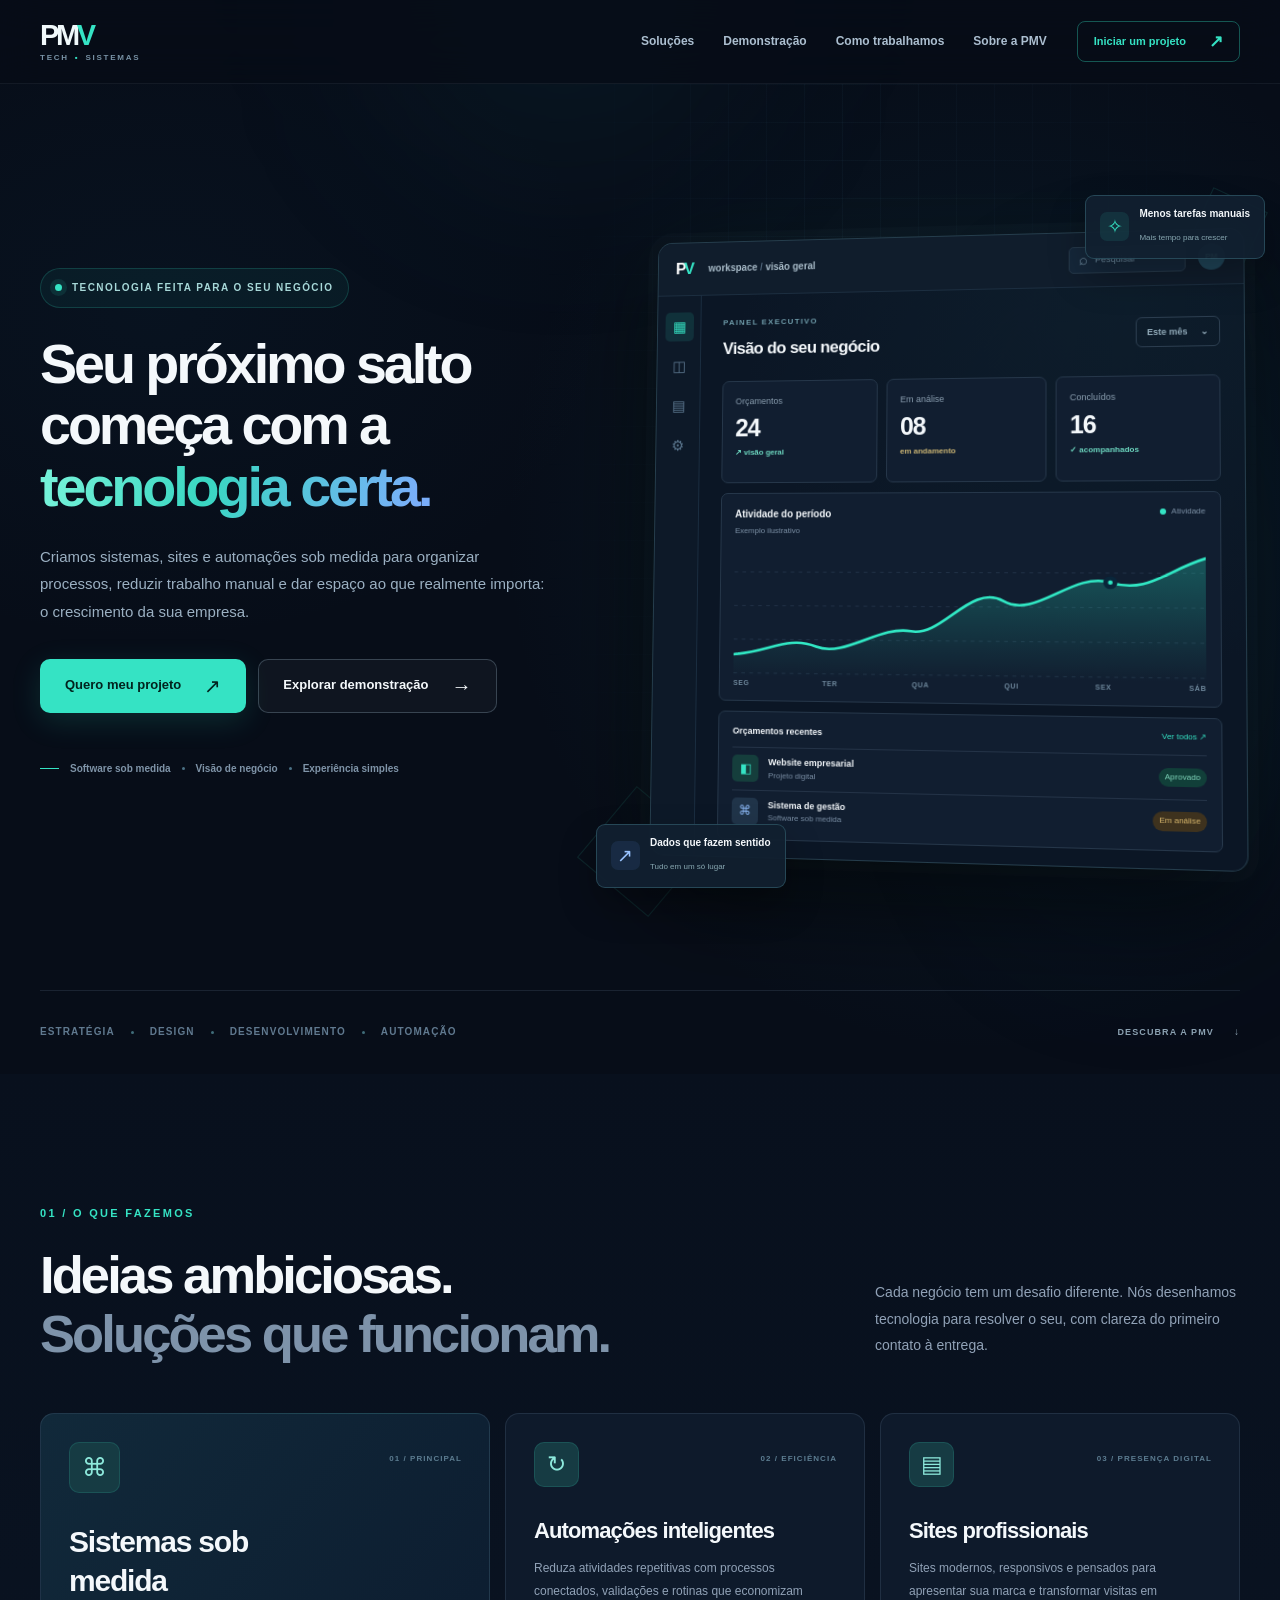
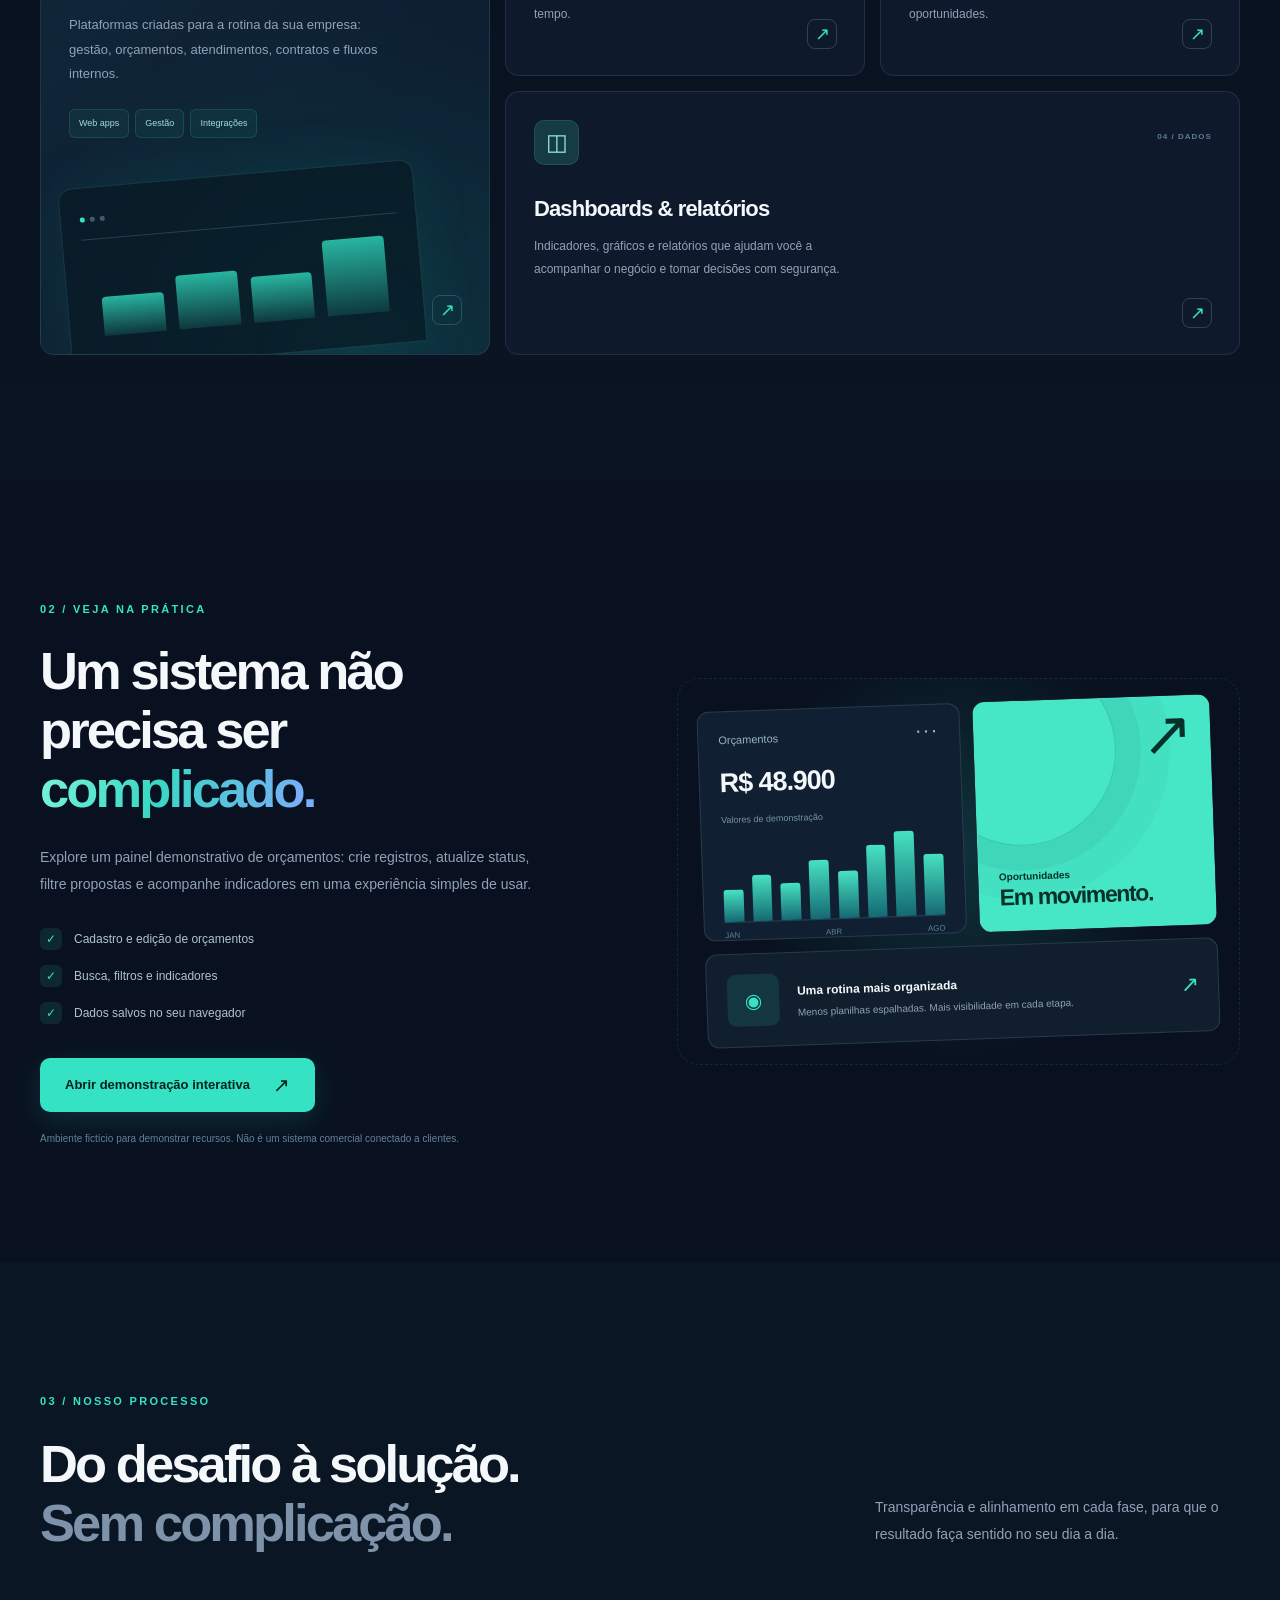
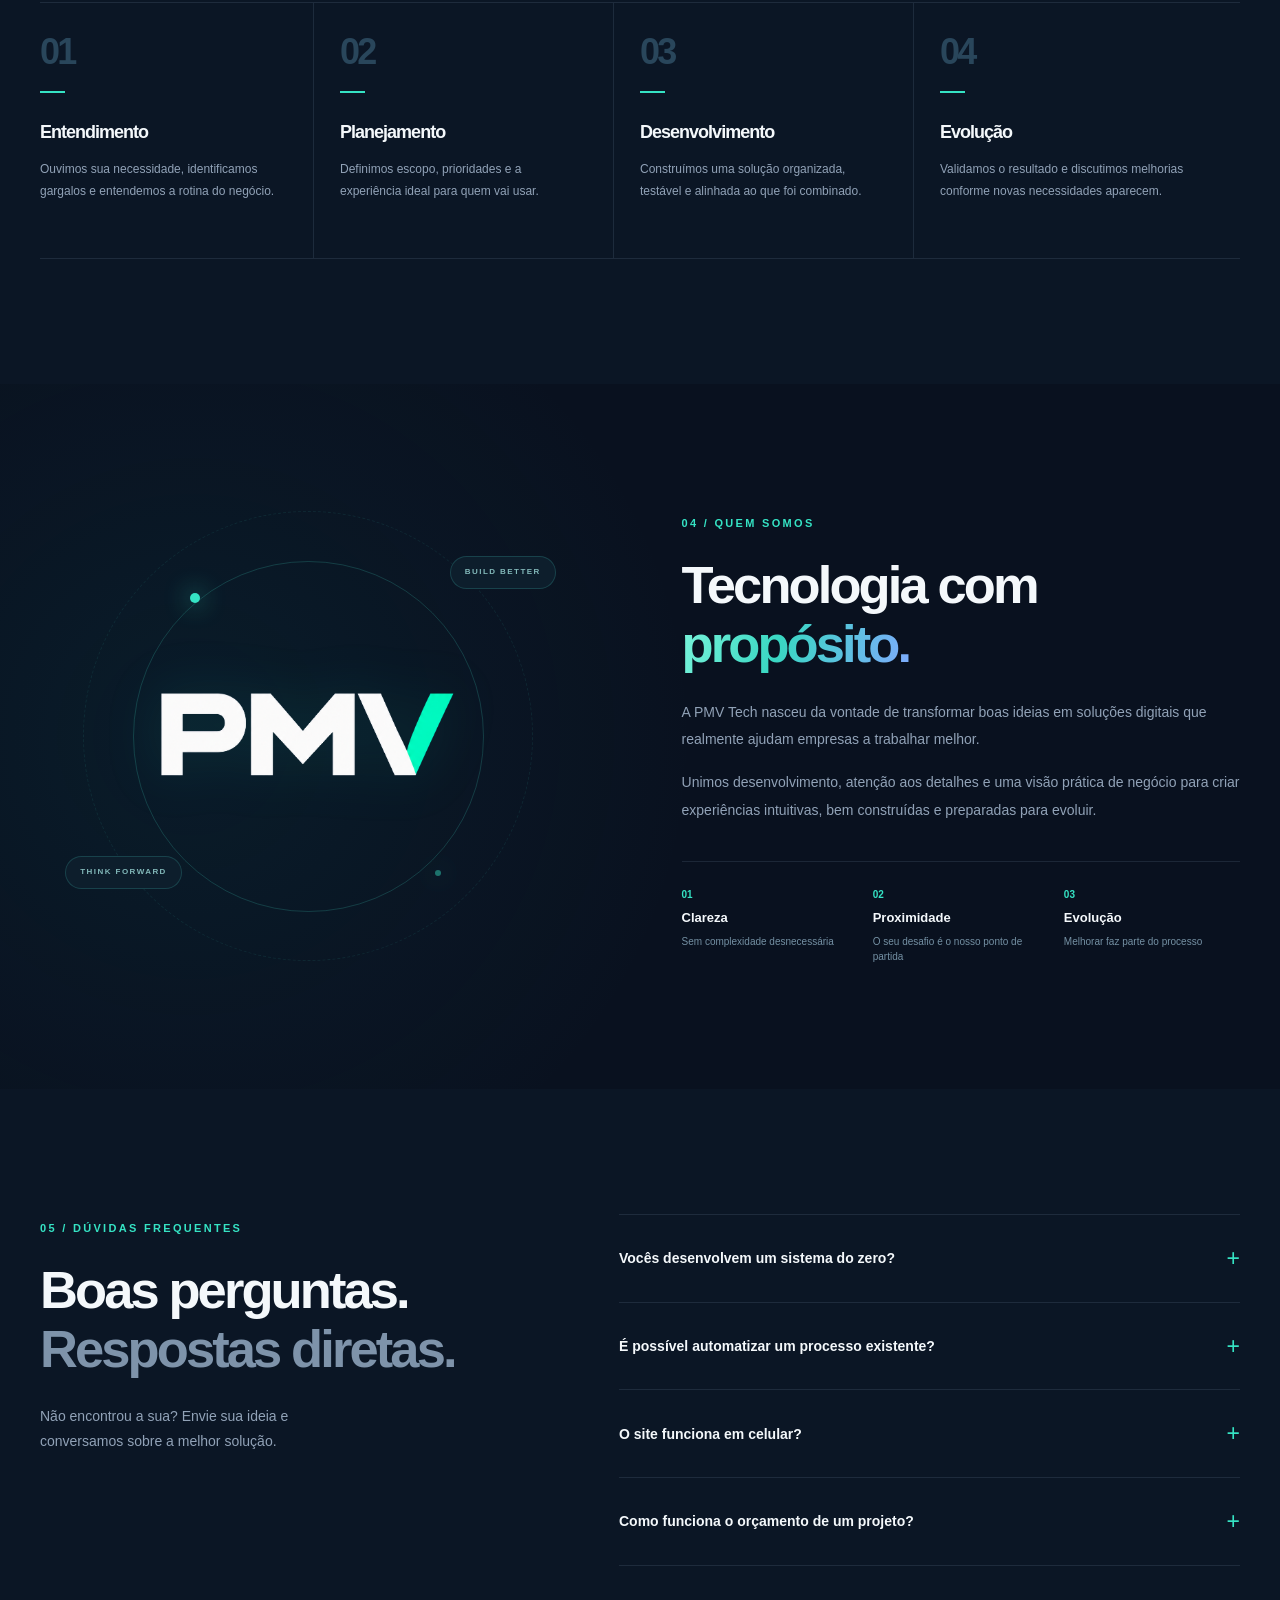
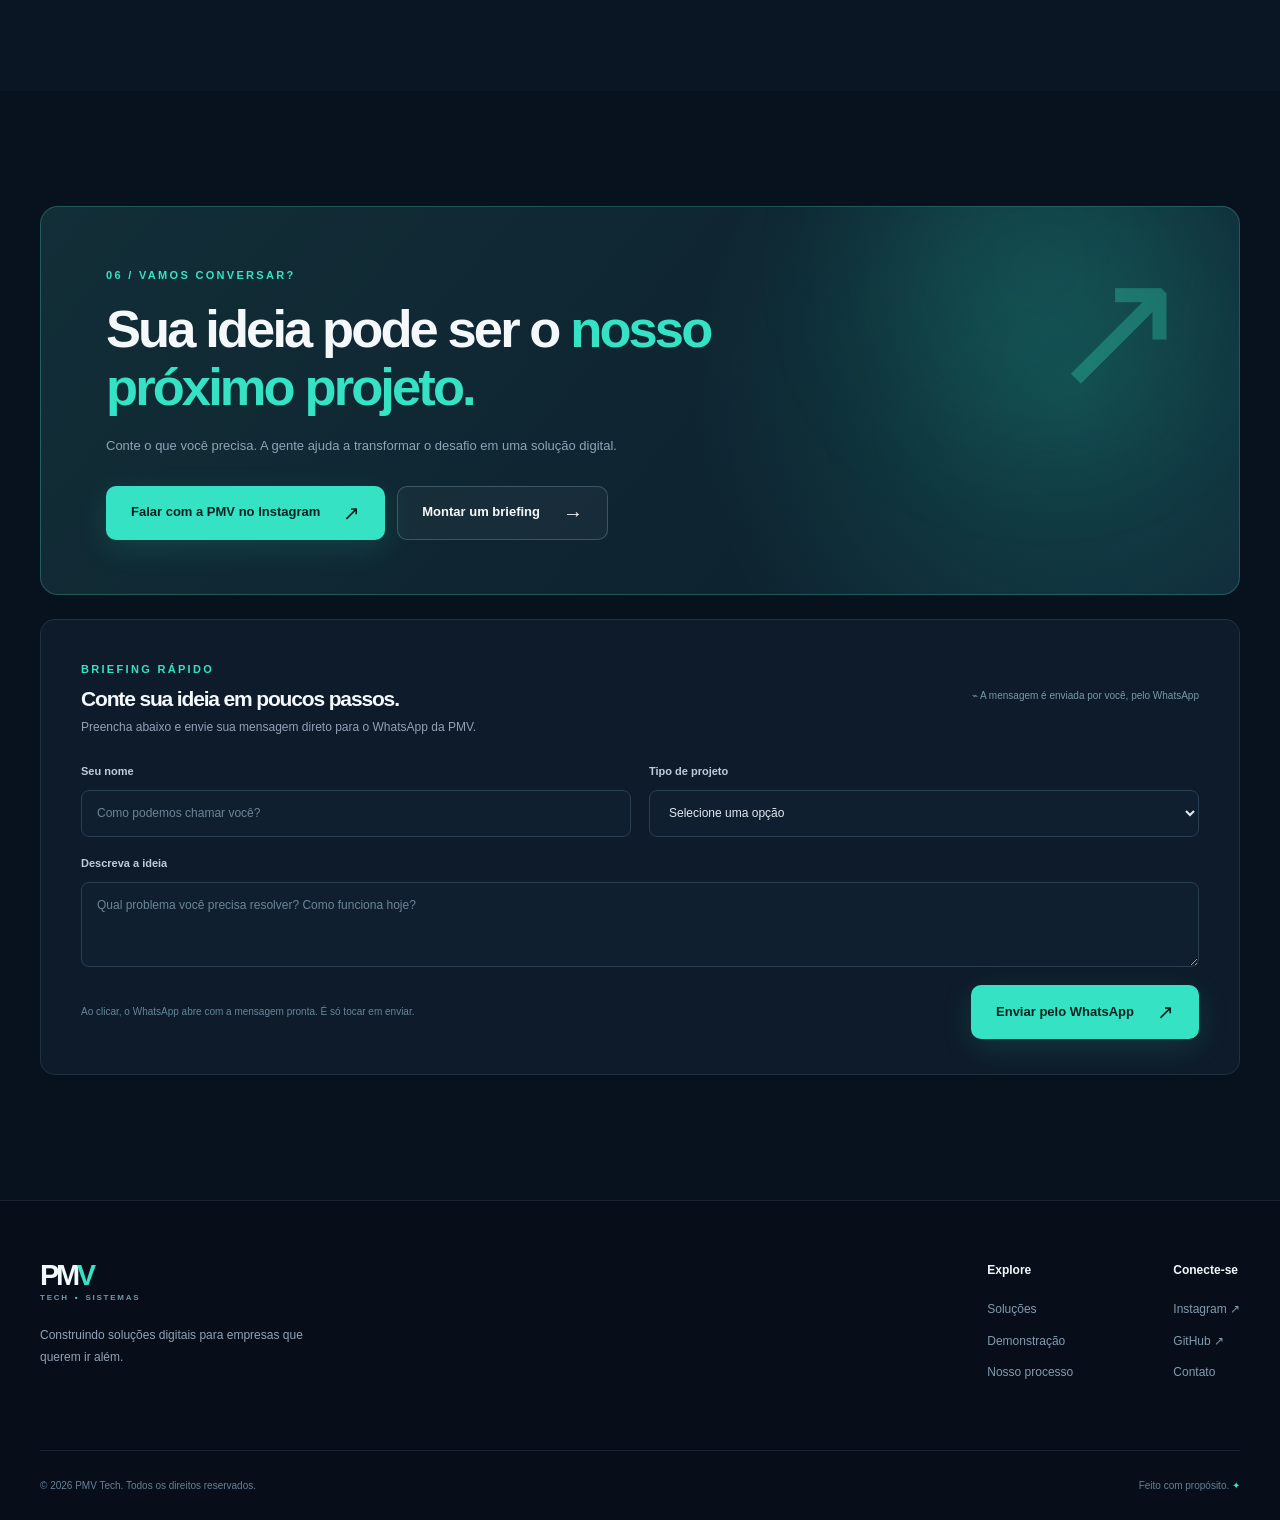
==== index.html @ f8b7206b "feat: briefing envia mensagem pelo WhatsApp para os dois atendimentos Co-Authored-By: Claude Opus 5." ====
<!doctype html>
<html lang="pt-BR">
<head>
<meta charset="utf-8"><meta name="viewport" content="width=device-width,initial-scale=1">
<meta name="theme-color" content="#070d18"><meta name="description" content="PMV Tech: softwares personalizados, automações, dashboards e sites profissionais para impulsionar seu negócio. Conheça nossas soluções digitais.">
<meta property="og:type" content="website"><meta property="og:title" content="PMV Tech | Tecnologia que move negócios"><meta property="og:description" content="Transformamos processos em soluções digitais práticas. Conheça a PMV e explore uma demonstração de sistema de orçamentos.">
<title>PMV Tech | Soluções digitais sob medida</title>
<link rel="icon" href="assets/favicon.svg" type="image/svg+xml"><link rel="stylesheet" href="styles.css"><script src="main.js" defer></script>
</head>
<body>
<a class="skip-link" href="#conteudo">Ir para o conteúdo</a>
<div class="ambient ambient-a" aria-hidden="true"></div><div class="ambient ambient-b" aria-hidden="true"></div>
<header class="site-header" id="inicio"><div class="container header-inner">
<a class="brand" href="index.html" aria-label="PMV Tech - página inicial"><span class="brand-letter">PM<span>V</span></span><span class="brand-caption">TECH<span>•</span>SISTEMAS</span></a>
<button class="menu-toggle" id="menu-toggle" aria-label="Abrir menu" aria-expanded="false" aria-controls="primary-nav"><span></span><span></span><span></span></button>
<nav id="primary-nav" class="primary-nav" aria-label="Navegação principal"><a href="#solucoes">Soluções</a><a href="#demonstracao">Demonstração</a><a href="#processo">Como trabalhamos</a><a href="#sobre">Sobre a PMV</a><a href="#contato" class="nav-mobile-contact">Conversar sobre projeto</a></nav>
<a class="header-cta" href="#contato">Iniciar um projeto <span aria-hidden="true">↗</span></a>
</div></header>
<main id="conteudo">
<section class="hero section"><div class="container hero-layout">
<div class="hero-copy reveal"><p class="eyebrow"><span class="pulse"></span> TECNOLOGIA FEITA PARA O SEU NEGÓCIO</p>
<h1>Seu próximo salto começa com a <span class="gradient-text">tecnologia certa.</span></h1>
<p class="hero-description">Criamos sistemas, sites e automações sob medida para organizar processos, reduzir trabalho manual e dar espaço ao que realmente importa: o crescimento da sua empresa.</p>
<div class="hero-actions"><a href="#contato" class="btn btn-primary">Quero meu projeto <span aria-hidden="true">↗</span></a><a href="demonstracao.html" class="btn btn-outline">Explorar demonstração <span aria-hidden="true">→</span></a></div>
<div class="hero-proof"><span class="hero-proof-line"></span><span>Software sob medida</span><span class="dot-divider"></span><span>Visão de negócio</span><span class="dot-divider"></span><span>Experiência simples</span></div>
</div>
<div class="hero-visual reveal" data-delay="120"><div class="floating-square floating-square-a"></div><div class="floating-square floating-square-b"></div>
<div class="product-shell" role="img" aria-label="Prévia ilustrativa de um painel de gestão com gráficos, indicadores e orçamentos">
 <div class="product-top"><div class="product-brand"><span class="pmv-mini">P<span>V</span></span><span>workspace<span class="muted-slash"> / </span>visão geral</span></div><div class="product-controls"><span class="mini-search">⌕ <span>Pesquisar</span></span><span class="mini-avatar">PM</span></div></div>
 <div class="product-main"><div class="product-side"><div class="side-icon active" aria-hidden="true">▦</div><div class="side-icon" aria-hidden="true">◫</div><div class="side-icon" aria-hidden="true">▤</div><div class="side-icon" aria-hidden="true">⚙</div></div>
 <div class="product-body"><div class="product-heading"><div><small>PAINEL EXECUTIVO</small><strong>Visão do seu negócio</strong></div><span class="product-period">Este mês <b>⌄</b></span></div>
 <div class="mini-metrics"><div class="mini-metric"><small>Orçamentos</small><strong>24</strong><span class="mini-positive">↗ visão geral</span></div><div class="mini-metric"><small>Em análise</small><strong>08</strong><span class="mini-neutral">em andamento</span></div><div class="mini-metric"><small>Concluídos</small><strong>16</strong><span class="mini-positive">✓ acompanhados</span></div></div>
 <div class="mini-chart-card"><div class="mini-chart-title"><div><strong>Atividade do período</strong><span>Exemplo ilustrativo</span></div><span class="chart-legend"><i></i> Atividade</span></div>
 <svg class="hero-chart" viewBox="0 0 510 155" preserveAspectRatio="none" aria-hidden="true"><defs><linearGradient id="heroFill" x1="0" y1="0" x2="0" y2="1"><stop offset="0%" stop-color="#26d9bc" stop-opacity=".3"/><stop offset="100%" stop-color="#26d9bc" stop-opacity="0"/></linearGradient></defs><path d="M0 30H510M0 70H510M0 110H510M0 150H510" fill="none" stroke="#24354a" stroke-width="1" stroke-dasharray="4 5"/><path d="M0 128 C40 125 60 105 92 118 S162 92 196 99 S261 42 296 63 S370 28 410 41 S468 27 510 13 L510 155 L0 155Z" fill="url(#heroFill)"/><path d="M0 128 C40 125 60 105 92 118 S162 92 196 99 S261 42 296 63 S370 28 410 41 S468 27 510 13" fill="none" stroke="#31e9c5" stroke-width="3" stroke-linecap="round"/><circle cx="410" cy="41" r="5" fill="#31e9c5" stroke="#09263a" stroke-width="5"/></svg>
 <div class="chart-days"><span>SEG</span><span>TER</span><span>QUA</span><span>QUI</span><span>SEX</span><span>SÁB</span></div></div>
 <div class="mini-table"><div class="mini-table-head"><strong>Orçamentos recentes</strong><span>Ver todos ↗</span></div><div class="mini-row"><span class="mini-row-icon">◧</span><span class="mini-row-main">Website empresarial<small>Projeto digital</small></span><span class="status-chip green">Aprovado</span></div><div class="mini-row"><span class="mini-row-icon blue">⌘</span><span class="mini-row-main">Sistema de gestão<small>Software sob medida</small></span><span class="status-chip gold">Em análise</span></div></div>
 </div></div>
</div>
<div class="hero-float hero-float-top"><span class="float-glyph">✧</span><div><strong>Menos tarefas manuais</strong><small>Mais tempo para crescer</small></div></div><div class="hero-float hero-float-bottom"><span class="float-glyph arrow">↗</span><div><strong>Dados que fazem sentido</strong><small>Tudo em um só lugar</small></div></div>
</div>
</div><div class="container hero-bottom"><span>ESTRATÉGIA</span><i></i><span>DESIGN</span><i></i><span>DESENVOLVIMENTO</span><i></i><span>AUTOMAÇÃO</span><div class="hero-bottom-scroll"><span>DESCUBRA A PMV</span> ↓</div></div></section>
<section class="section feature-section" id="solucoes"><div class="container"><div class="section-heading reveal"><div><p class="overline">01 / O QUE FAZEMOS</p><h2>Ideias ambiciosas.<br><span class="heading-muted">Soluções que funcionam.</span></h2></div><p class="section-sidecopy">Cada negócio tem um desafio diferente. Nós desenhamos tecnologia para resolver o seu, com clareza do primeiro contato à entrega.</p></div>
<div class="service-grid">
<article class="service-card service-featured reveal"><div class="service-icon icon-highlight">⌘</div><span class="service-number">01 / PRINCIPAL</span><h3>Sistemas sob medida</h3><p>Plataformas criadas para a rotina da sua empresa: gestão, orçamentos, atendimentos, contratos e fluxos internos.</p><div class="service-tags"><span>Web apps</span><span>Gestão</span><span>Integrações</span></div><a href="#contato" aria-label="Conversar sobre sistemas sob medida" class="service-link">↗</a><div class="service-decoration" aria-hidden="true"><div class="deco-window"><span></span><span></span><span></span><div class="deco-bars"><i></i><i></i><i></i><i></i></div></div></div></article>
<article class="service-card reveal"><div class="service-icon">↻</div><span class="service-number">02 / EFICIÊNCIA</span><h3>Automações inteligentes</h3><p>Reduza atividades repetitivas com processos conectados, validações e rotinas que economizam tempo.</p><a href="#contato" aria-label="Conversar sobre automações" class="service-link">↗</a></article>
<article class="service-card reveal"><div class="service-icon">▤</div><span class="service-number">03 / PRESENÇA DIGITAL</span><h3>Sites profissionais</h3><p>Sites modernos, responsivos e pensados para apresentar sua marca e transformar visitas em oportunidades.</p><a href="#contato" aria-label="Conversar sobre sites" class="service-link">↗</a></article>
<article class="service-card reveal"><div class="service-icon">◫</div><span class="service-number">04 / DADOS</span><h3>Dashboards & relatórios</h3><p>Indicadores, gráficos e relatórios que ajudam você a acompanhar o negócio e tomar decisões com segurança.</p><a href="#contato" aria-label="Conversar sobre dashboards" class="service-link">↗</a></article>
</div></div></section>
<section class="section demo-section" id="demonstracao"><div class="container demo-grid"><div class="demo-copy reveal"><p class="overline">02 / VEJA NA PRÁTICA</p><h2>Um sistema não precisa ser <span class="gradient-text">complicado.</span></h2><p>Explore um painel demonstrativo de orçamentos: crie registros, atualize status, filtre propostas e acompanhe indicadores em uma experiência simples de usar.</p><ul class="check-list"><li><span>✓</span> Cadastro e edição de orçamentos</li><li><span>✓</span> Busca, filtros e indicadores</li><li><span>✓</span> Dados salvos no seu navegador</li></ul><a href="demonstracao.html" class="btn btn-primary">Abrir demonstração interativa <span>↗</span></a><small class="demo-caveat">Ambiente fictício para demonstrar recursos. Não é um sistema comercial conectado a clientes.</small></div>
<div class="demo-showcase reveal"><div class="showcase-grid"><div class="showcase-card card-dark"><div class="showcase-top"><span>Orçamentos</span><span class="triple-dots">···</span></div><strong>R$ 48.900</strong><small>Valores de demonstração</small><div class="showcase-bars"><i style="height:38%"></i><i style="height:55%"></i><i style="height:44%"></i><i style="height:70%"></i><i style="height:56%"></i><i style="height:85%"></i><i style="height:100%"></i><i style="height:72%"></i></div><div class="showcase-axis"><span>JAN</span><span>ABR</span><span>AGO</span></div></div><div class="showcase-card card-accent"><span class="big-symbol">↗</span><span>Oportunidades</span><strong>Em movimento.</strong><div class="circle-orbit"></div></div><div class="showcase-card card-wide"><span class="status-orb">◉</span><div><strong>Uma rotina mais organizada</strong><p>Menos planilhas espalhadas. Mais visibilidade em cada etapa.</p></div><span class="right-arrow">↗</span></div></div></div>
</div></section>
<section class="section steps-section" id="processo"><div class="container"><div class="section-heading reveal"><div><p class="overline">03 / NOSSO PROCESSO</p><h2>Do desafio à solução.<br><span class="heading-muted">Sem complicação.</span></h2></div><p class="section-sidecopy">Transparência e alinhamento em cada fase, para que o resultado faça sentido no seu dia a dia.</p></div><div class="steps-grid"><article class="step-card reveal"><span class="step-index">01</span><span class="step-rule"></span><h3>Entendimento</h3><p>Ouvimos sua necessidade, identificamos gargalos e entendemos a rotina do negócio.</p></article><article class="step-card reveal"><span class="step-index">02</span><span class="step-rule"></span><h3>Planejamento</h3><p>Definimos escopo, prioridades e a experiência ideal para quem vai usar.</p></article><article class="step-card reveal"><span class="step-index">03</span><span class="step-rule"></span><h3>Desenvolvimento</h3><p>Construímos uma solução organizada, testável e alinhada ao que foi combinado.</p></article><article class="step-card reveal"><span class="step-index">04</span><span class="step-rule"></span><h3>Evolução</h3><p>Validamos o resultado e discutimos melhorias conforme novas necessidades aparecem.</p></article></div></div></section>
<section class="section about-section" id="sobre"><div class="container about-grid"><div class="about-emblem reveal" aria-hidden="true"><div class="emblem-ring ring-one"></div><div class="emblem-ring ring-two"></div><img class="emblem-logo" src="assets/pmv-logo.png" alt="" width="915" height="315" loading="lazy"><span class="emblem-tag tag-one">BUILD BETTER</span><span class="emblem-tag tag-two">THINK FORWARD</span></div><div class="about-copy reveal"><p class="overline">04 / QUEM SOMOS</p><h2>Tecnologia com <span class="gradient-text">propósito.</span></h2><p>A PMV Tech nasceu da vontade de transformar boas ideias em soluções digitais que realmente ajudam empresas a trabalhar melhor.</p><p>Unimos desenvolvimento, atenção aos detalhes e uma visão prática de negócio para criar experiências intuitivas, bem construídas e preparadas para evoluir.</p><div class="about-values"><div><span>01</span><strong>Clareza</strong><small>Sem complexidade desnecessária</small></div><div><span>02</span><strong>Proximidade</strong><small>O seu desafio é o nosso ponto de partida</small></div><div><span>03</span><strong>Evolução</strong><small>Melhorar faz parte do processo</small></div></div></div></div></section>
<section class="section faq-section" id="duvidas"><div class="container faq-grid"><div class="reveal"><p class="overline">05 / DÚVIDAS FREQUENTES</p><h2>Boas perguntas.<br><span class="heading-muted">Respostas diretas.</span></h2><p class="faq-side">Não encontrou a sua? Envie sua ideia e conversamos sobre a melhor solução.</p></div><div class="faq-list reveal"><details><summary>Vocês desenvolvem um sistema do zero? <span>+</span></summary><p>Sim. O projeto é definido a partir da necessidade da empresa, considerando funcionalidades, usuários, fluxos e possíveis integrações.</p></details><details><summary>É possível automatizar um processo existente? <span>+</span></summary><p>Podemos analisar seu processo atual e avaliar integrações e rotinas para reduzir etapas manuais. A viabilidade depende das ferramentas envolvidas.</p></details><details><summary>O site funciona em celular? <span>+</span></summary><p>Nossos projetos web podem ser pensados desde o início para diferentes tamanhos de tela, com navegação e componentes responsivos.</p></details><details><summary>Como funciona o orçamento de um projeto? <span>+</span></summary><p>Primeiro entendemos o objetivo e as funcionalidades necessárias. Com o escopo mais claro, é possível conversar sobre uma proposta personalizada.</p></details></div></div></section>
<section class="section contact-section" id="contato"><div class="container"><div class="contact-card reveal"><div class="contact-glow"></div><div class="contact-copy"><p class="overline">06 / VAMOS CONVERSAR?</p><h2>Sua ideia pode ser o <span>nosso próximo projeto.</span></h2><p>Conte o que você precisa. A gente ajuda a transformar o desafio em uma solução digital.</p><div class="contact-buttons"><a href="https://www.instagram.com/pmv_sistemas/" target="_blank" rel="noopener noreferrer" class="btn btn-primary">Falar com a PMV no Instagram <span>↗</span></a><a class="btn btn-outline" href="#briefing">Montar um briefing <span>→</span></a></div></div><div class="contact-symbol" aria-hidden="true">↗</div></div>
<div class="briefing-panel" id="briefing"><div class="briefing-heading"><div><p class="overline">BRIEFING RÁPIDO</p><h3>Conte sua ideia em poucos passos.</h3><p>Preencha abaixo e envie sua mensagem direto para o WhatsApp da PMV.</p></div><span class="form-lock">⌁ A mensagem é enviada por você, pelo WhatsApp</span></div><form id="briefing-form" class="briefing-form"><label>Seu nome<input id="brief-name" type="text" maxlength="80" placeholder="Como podemos chamar você?" required autocomplete="name"></label><label>Tipo de projeto<select id="brief-type" required><option value="">Selecione uma opção</option><option>Sistema sob medida</option><option>Automação de processos</option><option>Site profissional</option><option>Dashboard ou relatório</option><option>Outro projeto</option></select></label><label class="form-wide">Descreva a ideia<textarea id="brief-description" rows="3" maxlength="700" required placeholder="Qual problema você precisa resolver? Como funciona hoje?"></textarea></label><div class="briefing-footer"><span>Ao clicar, o WhatsApp abre com a mensagem pronta. É só tocar em enviar.</span><button type="submit" class="btn btn-primary">Enviar pelo WhatsApp <span>↗</span></button></div></form><div class="briefing-result" id="briefing-result" hidden><p id="briefing-feedback" role="status"></p><div class="briefing-actions"><a id="wa-1" href="https://wa.me/5511987244587" target="_blank" rel="noopener noreferrer" class="text-link">WhatsApp atendimento 1 ↗</a><a id="wa-2" href="https://wa.me/5511926115699" target="_blank" rel="noopener noreferrer" class="text-link">WhatsApp atendimento 2 ↗</a></div></div></div>
</div></section>
</main>
<footer class="site-footer"><div class="container footer-top"><div><a class="brand" href="index.html"><span class="brand-letter">PM<span>V</span></span><span class="brand-caption">TECH<span>•</span>SISTEMAS</span></a><p>Construindo soluções digitais para empresas que querem ir além.</p></div><div class="footer-links"><div><strong>Explore</strong><a href="#solucoes">Soluções</a><a href="demonstracao.html">Demonstração</a><a href="#processo">Nosso processo</a></div><div><strong>Conecte-se</strong><a href="https://www.instagram.com/pmv_sistemas/" target="_blank" rel="noopener noreferrer">Instagram ↗</a><a href="https://github.com/PMV-tech" target="_blank" rel="noopener noreferrer">GitHub ↗</a><a href="#contato">Contato</a></div></div></div><div class="container footer-bottom"><span>© <span data-year>2026</span> PMV Tech. Todos os direitos reservados.</span><span>Feito com propósito. <span class="accent">✦</span></span></div></footer>
</body></html>
---- styles.css ----
:root{--bg:#070d18;--bg-2:#091322;--surface:#0c1727;--surface-2:#101e30;--white:#f4f8fb;--muted:#91a2b7;--soft:#b8c8d8;--border:rgba(156,190,221,.125);--teal:#35e3c4;--teal-d:#16a88f;--blue:#68a8ff;--max:1200px;--shadow:0 36px 100px rgba(0,0,0,.35)}
*,*::before,*::after{box-sizing:border-box}html{scroll-behavior:smooth;scroll-padding-top:95px}body{margin:0;min-width:320px;background:var(--bg);color:var(--white);font-family:'DM Sans',Arial,sans-serif;line-height:1.6;-webkit-font-smoothing:antialiased}body.no-scroll{overflow:hidden}a{color:inherit;text-decoration:none}button,input,select,textarea{font:inherit}button{cursor:pointer}a,button,input,select,textarea,summary{outline-offset:4px}::selection{background:#16a88f;color:#001d1b}img,svg{max-width:100%}svg{display:block}h1,h2,h3,h4,p{margin:0}h1,h2,h3{font-family:'Manrope','DM Sans',sans-serif;letter-spacing:-.055em}h2{font-size:clamp(2.4rem,4.1vw,4.3rem);font-weight:800;line-height:1.12}h3{font-size:1.25rem;line-height:1.32}p{color:var(--muted)}.container{width:min(var(--max),calc(100% - 64px));margin-inline:auto}.section{position:relative}.skip-link{position:absolute;top:-100px;left:16px;z-index:999;background:var(--teal);color:#031710;padding:10px 16px;border-radius:8px}.skip-link:focus{top:8px}.ambient{position:absolute;border-radius:50%;filter:blur(95px);pointer-events:none;z-index:0}.ambient-a{width:360px;height:360px;background:rgba(25,108,129,.1);top:-190px;left:30%}.ambient-b{width:420px;height:600px;background:rgba(12,76,140,.095);top:320px;right:-230px}.gradient-text{background:linear-gradient(106deg,#73f1d8 5%,#39d7c2 43%,#7aaefa 96%);-webkit-background-clip:text;background-clip:text;color:transparent}.overline{display:inline-block;color:var(--teal);font-weight:800;font-size:11px;letter-spacing:.21em;margin-bottom:24px}.heading-muted{color:#7e93aa}.reveal{opacity:0;transform:translateY(24px);transition:opacity .7s ease,transform .7s cubic-bezier(.2,.7,.2,1)}.reveal.is-visible{opacity:1;transform:none}.btn{display:inline-flex;align-items:center;justify-content:center;gap:23px;min-height:54px;padding:0 24px;border-radius:10px;border:1px solid transparent;font-weight:800;font-size:13px;white-space:nowrap;transition:transform .2s,border-color .2s,background .2s,box-shadow .2s}.btn:hover{transform:translateY(-3px)}.btn span{font-size:20px;font-weight:500;line-height:1}.btn-primary{background:var(--teal);color:#02231e;box-shadow:0 8px 30px rgba(43,222,187,.15)}.btn-primary:hover{background:#7ef0d8;box-shadow:0 14px 38px rgba(43,222,187,.25)}.btn-outline{border-color:rgba(175,206,225,.25);background:rgba(255,255,255,.035);color:var(--white)}.btn-outline:hover{border-color:var(--teal);background:rgba(53,227,196,.08)}.text-link{color:var(--teal);font-size:13px;font-weight:800}.site-header{height:84px;display:flex;align-items:center;position:relative;z-index:50;border-bottom:1px solid rgba(184,206,229,.07);background:rgba(7,13,24,.83);backdrop-filter:blur(20px);-webkit-backdrop-filter:blur(20px);position:sticky;top:0}.header-inner{display:flex;align-items:center;justify-content:space-between;gap:30px;height:100%}.brand{display:flex;flex-direction:column;align-items:flex-start;justify-content:center;flex:0 0 auto;line-height:1}.brand-letter{font-family:'Manrope',sans-serif;font-size:29px;font-weight:800;letter-spacing:-.115em;color:#f0f9fb}.brand-letter span{color:var(--teal);margin-right:.12em}.brand-caption{display:flex;align-items:center;gap:6px;margin-top:4px;color:#7993a6;font-size:8px;font-weight:800;letter-spacing:.22em}.brand-caption span{color:var(--teal)}.primary-nav{display:flex;align-items:center;gap:29px;margin-left:auto}.primary-nav>a{font-size:12px;font-weight:700;color:#acbfd0;transition:color .2s}.primary-nav>a:hover,.primary-nav>a:focus-visible{color:var(--teal)}.header-cta{height:41px;padding:0 16px;display:flex;align-items:center;gap:23px;border:1px solid rgba(53,227,196,.35);border-radius:8px;color:var(--teal);font-weight:800;font-size:11px;white-space:nowrap;transition:background .2s}.header-cta:hover{background:rgba(53,227,196,.1)}.header-cta span{font-size:17px}.menu-toggle,.nav-mobile-contact{display:none!important}
/* HERO */
.hero{overflow:hidden;padding-top:103px;background:radial-gradient(ellipse 47% 66% at 77% 45%,rgba(15,90,122,.16),transparent 80%),radial-gradient(ellipse 46% 43% at 12% 23%,rgba(22,90,133,.07),transparent 78%)}.hero:before{content:'';position:absolute;top:0;right:0;width:58%;height:650px;background-image:linear-gradient(rgba(96,148,191,.052) 1px,transparent 1px),linear-gradient(90deg,rgba(96,148,191,.052) 1px,transparent 1px);background-size:38px 38px;mask-image:linear-gradient(90deg,transparent,black 40%,transparent 99%);pointer-events:none}.hero-layout{position:relative;display:grid;grid-template-columns:minmax(0,1fr) minmax(0,1.13fr);align-items:center;gap:52px;min-height:620px;padding-bottom:100px}.hero-copy{position:relative;z-index:5;padding-bottom:32px}.eyebrow{display:inline-flex;align-items:center;gap:10px;color:#a7d8d8;font-size:10px;font-weight:800;letter-spacing:.145em;background:rgba(46,215,194,.055);padding:11px 14px;border:1px solid rgba(53,227,196,.18);border-radius:100px;white-space:nowrap;margin-bottom:26px}.pulse{position:relative;display:inline-block;width:7px;height:7px;background:var(--teal);border-radius:50%;box-shadow:0 0 0 5px rgba(53,227,196,.1)}.hero h1{font-size:clamp(3rem,4.35vw,4.55rem);font-weight:800;line-height:1.105;max-width:620px}.hero-description{margin-top:24px;font-size:15px;line-height:1.85;max-width:507px;color:#9bb0c2}.hero-actions{display:flex;flex-wrap:wrap;gap:12px;margin-top:33px}.hero-proof{display:flex;align-items:center;flex-wrap:wrap;gap:11px;margin-top:48px;color:#7f94a8;font-size:10px;font-weight:700}.hero-proof-line{display:inline-block;width:19px;height:1px;background:var(--teal)}.dot-divider{width:3px;height:3px;background:#4b7185;border-radius:50%}.hero-visual{min-width:0;position:relative;padding:45px 0 30px 14px;perspective:1200px}.product-shell{width:100%;border:1px solid rgba(116,177,191,.25);background:#0b1625;border-radius:15px;overflow:hidden;box-shadow:0 45px 100px rgba(0,0,0,.6),0 0 0 10px rgba(255,255,255,.014),0 0 110px rgba(36,201,172,.045);position:relative;transform:rotateY(-6deg) rotateX(2.5deg);transform-origin:center;transition:transform .65s}.hero-visual:hover .product-shell{transform:rotateY(0deg) rotateX(0deg)}.product-top{display:flex;align-items:center;justify-content:space-between;height:55px;padding:0 18px;border-bottom:1px solid #1c2e40;background:#101d2c}.product-brand{display:flex;align-items:center;gap:17px;color:#a9bcc9;font-size:10px;font-weight:800}.pmv-mini{color:white;font-size:17px;letter-spacing:-.15em}.pmv-mini span{color:var(--teal)}.muted-slash{color:#4d6278}.product-controls{display:flex;align-items:center;gap:12px}.mini-search{width:115px;height:27px;border-radius:5px;background:#15273a;border:1px solid #26394a;color:#6f8ca0;display:flex;gap:7px;align-items:center;padding:0 9px;font-size:15px}.mini-search span{font-size:9px}.mini-avatar{width:26px;height:26px;border-radius:50%;background:#20465a;color:#8debd8;font-size:8px;font-weight:800;display:grid;place-items:center}.product-main{display:grid;grid-template-columns:46px 1fr}.product-side{display:flex;flex-direction:column;align-items:center;gap:11px;padding-top:17px;background:#0d1928;border-right:1px solid #1a2d40}.side-icon{width:30px;height:30px;display:grid;place-items:center;font-size:15px;color:#5c7890;border-radius:5px}.side-icon.active{background:rgba(47,217,187,.12);color:var(--teal)}.product-body{padding:23px 23px 17px;min-width:0;background:radial-gradient(circle at 78% 0,rgba(35,99,105,.09),transparent 55%)}.product-heading{display:flex;align-items:center;justify-content:space-between;gap:14px}.product-heading>div{display:flex;flex-direction:column;gap:6px}.product-heading small{font-size:8px;font-weight:800;letter-spacing:.17em;color:#6f9caa}.product-heading strong{font-family:'Manrope',sans-serif;font-size:17px;letter-spacing:-.035em}.product-period{font-size:9px;font-weight:700;color:#91aab9;padding:7px 10px;border:1px solid #2c3e50;border-radius:6px;white-space:nowrap}.product-period b{padding-left:10px}.mini-metrics{display:grid;grid-template-columns:repeat(3,minmax(0,1fr));gap:9px;margin-top:20px}.mini-metric{display:flex;flex-direction:column;align-items:flex-start;min-height:105px;padding:13px 13px 10px;background:#111e30;border:1px solid #26374a;border-radius:7px}.mini-metric small{font-size:9px;color:#8a9eaf}.mini-metric strong{font-family:'Manrope',sans-serif;font-size:25px;font-weight:800;line-height:1.6;letter-spacing:-.05em}.mini-positive,.mini-neutral{color:#6edac2;font-size:8px;font-weight:700}.mini-neutral{color:#cfb875}.mini-chart-card{margin-top:10px;background:#111e30;border:1px solid #26374a;border-radius:7px;padding:13px 14px 12px}.mini-chart-title{display:flex;justify-content:space-between;align-items:flex-start;gap:10px}.mini-chart-title>div{display:flex;flex-direction:column;gap:3px}.mini-chart-title strong{font-size:10px}.mini-chart-title span{color:#7d91a6;font-size:8px}.chart-legend{display:flex;align-items:center;gap:5px;white-space:nowrap}.chart-legend i{width:6px;height:6px;border-radius:50%;background:var(--teal)}.hero-chart{width:100%;height:132px;margin-top:9px}.chart-days{display:flex;justify-content:space-between;color:#6e879b;font-size:7px;font-weight:800;letter-spacing:.08em}.mini-table{margin-top:10px;border:1px solid #26374a;border-radius:7px;padding:12px 14px 7px;background:#111e30}.mini-table-head{display:flex;justify-content:space-between;font-size:9px;margin-bottom:9px}.mini-table-head>span{color:var(--teal);font-size:8px}.mini-row{display:flex;align-items:center;gap:10px;padding:7px 0;border-top:1px solid #243347}.mini-row-icon{width:27px;height:27px;border-radius:5px;background:#153e3c;color:var(--teal);display:grid;place-items:center;font-size:13px}.mini-row-icon.blue{color:#8ebbf9;background:#203449}.mini-row-main{font-size:9px;font-weight:800;flex:1}.mini-row-main small{display:block;font-size:8px;color:#798da3;font-weight:500}.status-chip{font-size:8px;padding:3px 6px;border-radius:100px}.status-chip.green{background:#113f39;color:#80d8bc}.status-chip.gold{background:#3e321e;color:#d9b86d}.floating-square{position:absolute;width:60px;height:60px;border:1px solid rgba(51,226,194,.12);transform:rotate(25deg);pointer-events:none}.floating-square-a{top:10px;right:-18px}.floating-square-b{bottom:-8px;left:-35px;width:93px;height:93px;transform:rotate(40deg)}.hero-float{display:flex;align-items:center;gap:10px;position:absolute;z-index:3;background:rgba(17,32,48,.95);border:1px solid rgba(85,158,171,.32);border-radius:9px;padding:10px 14px;box-shadow:0 18px 36px rgba(0,0,0,.28)}.hero-float-top{top:8px;right:-25px}.hero-float-bottom{bottom:2px;left:-35px}.hero-float strong{display:block;font-size:10px;white-space:nowrap}.hero-float small{font-size:8px;color:#87a7b1}.float-glyph{font-size:19px;color:var(--teal);display:grid;place-items:center;width:29px;height:29px;background:rgba(53,227,196,.1);border-radius:7px}.float-glyph.arrow{color:#9ac3ff;background:rgba(94,158,252,.1)}.hero-bottom{position:relative;display:flex;align-items:center;gap:16px;min-height:84px;border-top:1px solid var(--border);font-size:10px;letter-spacing:.11em;font-weight:800;color:#60798f}.hero-bottom>i{width:3px;height:3px;background:#406c79;border-radius:50%}.hero-bottom-scroll{margin-left:auto;display:flex;align-items:center;gap:20px;color:#8ba1b1}.hero-bottom-scroll span{font-size:9px}
/* SERVICES */
.feature-section{padding:125px 0;background:linear-gradient(180deg,#08101d,#0a1423)}.section-heading{display:flex;justify-content:space-between;align-items:end;gap:60px;margin-bottom:49px}.section-sidecopy{max-width:365px;font-size:14px;line-height:1.9;margin-bottom:5px}.service-grid{display:grid;grid-template-columns:1.25fr 1fr 1fr;gap:15px}.service-card{position:relative;min-height:263px;padding:28px;border:1px solid var(--border);border-radius:14px;background:#0e1a2b;overflow:hidden;transition:border-color .2s,transform .25s}.service-card:hover{border-color:rgba(53,227,196,.35);transform:translateY(-4px)}.service-featured{grid-row:span 2;min-height:542px;background:radial-gradient(circle at 70% 100%,rgba(15,179,149,.16),transparent 56%),linear-gradient(130deg,#11293a,#0d1e31 65%)}.service-icon{display:grid;place-items:center;width:45px;height:45px;font-size:23px;color:#8de9dc;background:#163b43;border:1px solid rgba(54,219,196,.15);border-radius:10px;margin-bottom:29px}.service-icon.icon-highlight{width:51px;height:51px;font-size:25px}.service-number{position:absolute;top:39px;right:27px;font-size:8px;letter-spacing:.13em;color:#5c7c90;font-weight:800}.service-card h3{font-size:22px;letter-spacing:-.04em}.service-card p{font-size:12px;line-height:1.9;margin-top:12px;max-width:330px}.service-featured h3{font-size:30px;max-width:240px}.service-featured p{font-size:13px}.service-tags{display:flex;gap:6px;margin-top:22px;flex-wrap:wrap}.service-tags span{font-size:9px;color:#a4ddd9;border:1px solid rgba(63,199,177,.18);padding:6px 9px;border-radius:6px;background:rgba(56,210,184,.065)}.service-link{position:absolute;bottom:26px;right:27px;width:30px;height:30px;display:grid;place-items:center;border:1px solid rgba(138,182,195,.26);border-radius:8px;color:var(--teal);font-size:18px;transition:background .2s}.service-link:hover{background:rgba(53,227,196,.13)}.service-featured .service-link{bottom:29px}.service-decoration{position:absolute;bottom:-18px;left:32px;right:60px;height:183px;border:1px solid rgba(83,182,187,.19);border-radius:14px 14px 0 0;background:rgba(7,23,33,.62);box-shadow:0 0 60px rgba(25,169,153,.085);overflow:hidden;transform:rotate(-5deg);transform-origin:bottom left}.deco-window{padding:16px 19px}.deco-window>span{display:inline-block;background:#3c5f67;width:5px;height:5px;margin-right:5px;border-radius:50%}.deco-window>span:first-child{background:var(--teal)}.deco-bars{height:115px;display:flex;align-items:end;gap:13px;padding:17px 15px;border-top:1px solid #26404c;margin-top:9px}.deco-bars i{flex:1;border-radius:4px 4px 0 0;background:linear-gradient(0deg,rgba(49,226,195,.13),rgba(49,226,195,.77))}.deco-bars i:nth-child(1){height:48%}.deco-bars i:nth-child(2){height:67%}.deco-bars i:nth-child(3){height:57%}.deco-bars i:nth-child(4){height:94%}
/* DEMONSTRATION */
.demo-section{padding:115px 0;background:#091120}.demo-grid{display:grid;grid-template-columns:minmax(0,1fr) minmax(0,1.05fr);gap:100px;align-items:center}.demo-copy h2{max-width:520px}.demo-copy>p:not(.overline){max-width:510px;font-size:14px;line-height:1.95;margin-top:25px}.check-list{padding:0;margin:30px 0 34px;list-style:none;display:grid;gap:15px}.check-list li{color:#afc2d0;font-size:12px;display:flex;align-items:center;gap:12px}.check-list li span{color:var(--teal);width:22px;height:22px;border-radius:6px;background:rgba(53,227,196,.11);display:grid;place-items:center;font-size:12px}.demo-caveat{display:block;max-width:440px;font-size:10px;line-height:1.7;color:#638298;margin-top:18px}.demo-showcase{padding:25px;background:radial-gradient(circle at 50% 44%,rgba(44,215,183,.17),transparent 60%);position:relative}.demo-showcase:before{content:'';position:absolute;inset:0;border:1px dashed rgba(83,199,194,.13);border-radius:22px}.showcase-grid{display:grid;grid-template-columns:1.05fr .95fr;grid-template-rows:230px auto;gap:13px;position:relative;transform:rotate(-2deg)}.showcase-card{overflow:hidden;border-radius:12px;border:1px solid rgba(137,185,196,.19);padding:20px}.card-dark{background:#101f31}.showcase-top{display:flex;justify-content:space-between;color:#99b6c3;font-size:11px}.triple-dots{font-size:21px;letter-spacing:2px;line-height:.5}.card-dark>strong{font-family:'Manrope',sans-serif;font-weight:800;display:block;font-size:27px;margin-top:12px;letter-spacing:-.04em}.card-dark>small{color:#7795a4;font-size:9px}.showcase-bars{display:flex;gap:9px;align-items:end;height:86px;margin-top:7px;border-bottom:1px solid #254357}.showcase-bars i{display:block;flex:1;min-width:0;border-radius:3px 3px 0 0;background:linear-gradient(0deg,#156a73,#47e2c2)}.showcase-axis{display:flex;justify-content:space-between;font-size:8px;color:#5f8297;margin-top:7px}.card-accent{background:#46e7c7;color:#06302a;display:flex;flex-direction:column;justify-content:flex-end;position:relative}.card-accent>span:not(.big-symbol){font-size:10px;font-weight:800;position:relative;z-index:1}.card-accent>strong{font-size:23px;letter-spacing:-.06em;line-height:1.1;position:relative;z-index:1}.big-symbol{font-family:'Manrope',sans-serif;position:absolute;top:6px;right:16px;font-size:62px;line-height:1}.circle-orbit{position:absolute;width:190px;height:190px;border:1px solid rgba(2,63,53,.18);border-radius:50%;top:-46px;left:-49px;box-shadow:0 0 0 25px rgba(2,63,53,.06),0 0 0 54px rgba(2,63,53,.04)}.card-wide{grid-column:1/-1;display:flex;align-items:center;gap:18px;background:#101e2d}.status-orb{display:grid;place-items:center;border-radius:9px;background:rgba(53,227,196,.12);color:var(--teal);font-size:20px;width:52px;height:52px;flex:0 0 52px}.card-wide strong{font-size:12px}.card-wide p{font-size:10px;margin-top:3px}.right-arrow{margin-left:auto;color:var(--teal);font-size:22px}
/* STEPS */
.steps-section{padding:125px 0;background:#0b1625}.steps-grid{display:grid;grid-template-columns:repeat(4,1fr);border-top:1px solid var(--border);border-bottom:1px solid var(--border)}.step-card{position:relative;padding:31px 28px 42px 0;min-height:255px}.step-card:not(:last-child){border-right:1px solid var(--border);margin-right:26px}.step-index{font-family:'Manrope',sans-serif;font-size:36px;font-weight:800;line-height:1;letter-spacing:-.08em;color:#29465b}.step-rule{display:block;width:25px;height:2px;background:var(--teal);margin-top:20px;margin-bottom:28px}.step-card h3{font-size:18px}.step-card p{font-size:12px;line-height:1.85;margin-top:13px}
/* ABOUT */
.about-section{padding:125px 0;background:radial-gradient(circle at 15% 50%,rgba(15,114,127,.11),transparent 44%),#09111f}.about-grid{display:grid;grid-template-columns:.98fr 1.02fr;gap:105px;align-items:center}.about-emblem{aspect-ratio:1/1;max-width:450px;display:grid;place-items:center;position:relative;margin-inline:auto}.emblem-ring{position:absolute;border:1px solid rgba(65,215,196,.2);border-radius:50%;inset:11%}.ring-two{inset:0;border-color:rgba(65,215,196,.09);border-style:dashed;animation:slow-spin 70s linear infinite}.ring-one:before,.ring-one:after{content:'';position:absolute;width:10px;height:10px;border-radius:50%;background:var(--teal);box-shadow:0 0 24px var(--teal)}.ring-one:before{top:9%;left:16%}.ring-one:after{bottom:10%;right:12%;width:6px;height:6px;opacity:.45}.emblem-brand{font:800 clamp(4rem,8vw,7rem)/1 'Manrope',sans-serif;letter-spacing:-.14em;text-shadow:0 0 40px rgba(19,223,184,.1)}.emblem-brand span{color:var(--teal)}.emblem-tag{position:absolute;padding:9px 14px;font-size:8px;font-weight:800;letter-spacing:.18em;color:#82b8b9;border:1px solid rgba(61,178,171,.24);background:#0d1e2c;border-radius:100px}.tag-one{top:10%;right:-5%}.tag-two{bottom:16%;left:-4%}.about-copy h2{max-width:530px}.about-copy>p:not(.overline){font-size:14px;line-height:1.95;margin-top:25px;max-width:600px}.about-copy>p:not(.overline)+p{margin-top:16px}.about-values{display:grid;grid-template-columns:repeat(3,1fr);gap:15px;margin-top:37px;padding-top:25px;border-top:1px solid var(--border)}.about-values>div{display:flex;flex-direction:column;gap:5px}.about-values span{color:var(--teal);font-size:10px;font-weight:800}.about-values strong{font-family:'Manrope',sans-serif;font-size:13px}.about-values small{color:#7490a3;font-size:10px;line-height:1.5}
/* FAQ */
.faq-section{padding:125px 0;background:#0b1625}.faq-grid{display:grid;grid-template-columns:.85fr 1.15fr;gap:120px}.faq-side{margin-top:25px;font-size:14px;max-width:330px;line-height:1.8}.faq-list{border-top:1px solid var(--border)}.faq-list details{border-bottom:1px solid var(--border)}.faq-list summary{list-style:none;cursor:pointer;font-size:14px;font-weight:800;display:flex;justify-content:space-between;gap:15px;align-items:center;padding:25px 0}.faq-list summary::-webkit-details-marker{display:none}.faq-list summary span{color:var(--teal);font-size:23px;font-weight:400;transition:transform .2s}.faq-list details[open] summary span{transform:rotate(45deg)}.faq-list details p{font-size:12px;line-height:1.9;padding:0 32px 23px 0;max-width:540px}
/* CONTACT */
.contact-section{padding:115px 0 125px;background:#08111e}.contact-card{display:flex;align-items:center;justify-content:space-between;position:relative;overflow:hidden;min-height:330px;padding:54px 65px;border:1px solid rgba(77,227,196,.25);border-radius:18px;background:radial-gradient(circle at 86% 48%,rgba(28,198,165,.22),transparent 36%),linear-gradient(130deg,#122e37,#0e2330 65%,#102334)}.contact-copy{position:relative;z-index:2;max-width:720px}.contact-copy .overline{margin-bottom:15px}.contact-copy h2{font-size:clamp(2.35rem,4.1vw,4.35rem)}.contact-copy h2 span{color:var(--teal)}.contact-copy>p:not(.overline){font-size:13px;margin-top:19px;max-width:560px}.contact-buttons{display:flex;flex-wrap:wrap;gap:12px;margin-top:29px}.contact-symbol{font-size:170px;line-height:1;color:rgba(55,235,197,.29);position:absolute;right:50px;top:37px;font-family:'Manrope',sans-serif}.contact-glow{position:absolute;width:300px;height:300px;border-radius:50%;background:rgba(45,209,181,.13);filter:blur(70px);right:4%;top:-90px}.briefing-panel{scroll-margin-top:100px;display:grid;gap:26px;margin-top:24px;padding:35px 40px;border:1px solid var(--border);border-radius:15px;background:#0e1b2a}.briefing-heading{display:flex;justify-content:space-between;gap:20px;align-items:center}.briefing-heading .overline{margin-bottom:7px}.briefing-heading h3{font-size:21px}.briefing-heading p:not(.overline){margin-top:5px;font-size:12px}.form-lock{font-size:10px;color:#779aa7}.briefing-form{display:grid;grid-template-columns:1fr 1fr;gap:18px}.briefing-form label{display:flex;flex-direction:column;gap:9px;color:#bdcddb;font-size:11px;font-weight:800}.briefing-form label.form-wide{grid-column:1/-1}.briefing-form input,.briefing-form select,.briefing-form textarea{width:100%;border:1px solid #293e51;background:#101f30;border-radius:8px;color:#e1eaf0;padding:13px 15px;font-weight:500;font-size:12px;outline:none;min-height:47px;transition:border-color .2s;resize:vertical}.briefing-form input:focus,.briefing-form select:focus,.briefing-form textarea:focus{border-color:var(--teal)}.briefing-form input::placeholder,.briefing-form textarea::placeholder{color:#6b8598}.briefing-footer{grid-column:1/-1;display:flex;align-items:center;justify-content:space-between;gap:20px}.briefing-footer>span{font-size:10px;color:#66869b;max-width:360px}.briefing-result{display:flex;align-items:center;justify-content:space-between;gap:20px;padding:14px;border-radius:8px;background:rgba(53,227,196,.08);border:1px solid rgba(53,227,196,.2)}.briefing-result[hidden]{display:none}.briefing-result p{font-size:12px;color:#a9eadf}.site-footer{padding:60px 0 0;background:#070e19;border-top:1px solid var(--border)}.footer-top{display:flex;justify-content:space-between;gap:40px;padding-bottom:68px}.footer-top>div:first-child{max-width:300px}.footer-top>div:first-child p{font-size:12px;margin-top:23px;line-height:1.8}.footer-links{display:flex;gap:100px}.footer-links>div{display:flex;flex-direction:column;align-items:flex-start;gap:12px}.footer-links strong{font-size:12px;margin-bottom:8px}.footer-links a{font-size:12px;color:#829bb0;transition:color .2s}.footer-links a:hover{color:var(--teal)}.footer-bottom{display:flex;align-items:center;justify-content:space-between;gap:16px;min-height:70px;border-top:1px solid var(--border);font-size:10px;color:#658095}.accent{color:var(--teal)}@keyframes slow-spin{to{transform:rotate(360deg)}}
/* TABLET */
@media(max-width:1100px){.primary-nav{gap:17px}.primary-nav>a{font-size:11px}.header-cta{font-size:10px;gap:9px}.hero-layout{gap:28px}.hero h1{font-size:clamp(3rem,4.8vw,4rem)}.hero-float-top{right:-8px}.demo-grid{gap:55px}.about-grid{gap:60px}.faq-grid{gap:60px}}
@media(max-width:900px){.container{width:min(var(--max),calc(100% - 40px))}.site-header{height:76px}.header-cta{margin-left:auto}.menu-toggle{display:flex!important;width:40px;height:40px;flex-direction:column;justify-content:center;align-items:center;gap:5px;border:1px solid var(--border);border-radius:8px;background:#122436}.menu-toggle span{width:17px;height:2px;border-radius:2px;background:#e8f4f7}.primary-nav{display:none;position:absolute;top:76px;left:0;right:0;padding:20px;background:#0c1a2b;border-bottom:1px solid #284255;box-shadow:0 22px 40px rgba(0,0,0,.3);flex-direction:column;align-items:stretch;gap:0}.primary-nav.open{display:flex}.primary-nav>a{font-size:13px;padding:13px 5px}.nav-mobile-contact{display:block!important;color:var(--teal)!important}.hero{padding-top:70px}.hero-layout{grid-template-columns:1fr;gap:20px;padding-bottom:60px}.hero-copy{padding-bottom:0}.hero h1{font-size:clamp(3.5rem,7vw,5rem);max-width:710px}.hero-description{max-width:660px}.hero-visual{max-width:680px;margin:35px auto 0;padding:35px 10px 30px}.product-shell{transform:none}.hero-bottom{gap:12px;flex-wrap:wrap;padding:16px 0}.hero-bottom-scroll{display:none}.service-grid{grid-template-columns:1fr 1fr}.service-featured{grid-row:span 2}.demo-grid{grid-template-columns:1fr;gap:35px}.demo-copy{max-width:650px}.demo-showcase{max-width:650px;width:100%;margin:auto}.steps-grid{grid-template-columns:repeat(2,1fr)}.step-card:nth-child(2){border-right:0;margin-right:0}.about-grid{grid-template-columns:1fr;gap:20px}.about-emblem{max-width:330px}.faq-grid{grid-template-columns:1fr;gap:40px}.section-heading{gap:20px}.contact-symbol{opacity:.24}.footer-links{gap:40px}}
@media(max-width:600px){html{scroll-padding-top:76px}.container{width:calc(100% - 36px)}.site-header{height:68px}.primary-nav{top:68px}.brand-letter{font-size:25px}.brand-caption{font-size:7px}.header-cta{display:none}.hero{padding-top:62px}.eyebrow{font-size:8px;white-space:normal;letter-spacing:.09em}.hero h1{font-size:clamp(2.75rem,10vw,4rem);line-height:1.12;letter-spacing:-.065em}.hero-description{font-size:13px;line-height:1.85;margin-top:19px}.hero-actions{gap:10px}.hero-actions .btn{width:100%}.hero-proof{margin-top:26px;font-size:9px;gap:8px}.hero-layout{padding-bottom:35px}.hero-visual{padding:20px 0 35px;margin-top:30px}.product-top{height:43px;padding:0 9px}.product-brand{gap:8px;font-size:8px}.pmv-mini{font-size:15px}.mini-search{display:none}.product-main{grid-template-columns:31px 1fr}.product-body{padding:12px 9px}.product-heading strong{font-size:12px}.product-heading small{font-size:6px}.product-period{font-size:7px;padding:6px}.mini-metrics{gap:4px;margin-top:12px}.mini-metric{min-height:74px;padding:7px}.mini-metric small{font-size:7px}.mini-metric strong{font-size:20px}.mini-metric span{font-size:6px}.mini-chart-card{padding:8px}.hero-chart{height:75px}.mini-chart-title strong{font-size:8px}.mini-chart-title span{font-size:6px}.mini-table{padding:9px}.mini-row-main{font-size:7px}.mini-row-main small{font-size:6px}.mini-table-head{font-size:8px}.status-chip{font-size:6px}.hero-float{padding:6px 8px;gap:5px}.hero-float-top{right:0;top:-10px}.hero-float-bottom{left:0;bottom:0}.hero-float strong{font-size:7px}.hero-float small{font-size:6px}.float-glyph{width:19px;height:19px;font-size:12px}.hero-bottom{font-size:8px;gap:9px}.feature-section,.demo-section,.steps-section,.about-section,.faq-section,.contact-section{padding:75px 0}.section-heading{display:block;margin-bottom:32px}.section-sidecopy{margin-top:22px;font-size:12px}.overline{font-size:9px;margin-bottom:17px}.section h2{font-size:clamp(2.25rem,10vw,3.2rem)}.service-grid{grid-template-columns:1fr}.service-card{min-height:242px;padding:25px}.service-featured{min-height:500px;grid-row:auto}.service-featured h3{font-size:26px}.service-card p{font-size:12px}.service-number{top:35px;right:22px}.showcase-grid{grid-template-rows:188px auto}.demo-showcase{padding:10px}.showcase-card{padding:14px}.card-dark>strong{font-size:20px}.showcase-bars{height:70px;gap:5px}.card-accent>strong{font-size:19px}.card-wide{gap:10px}.card-wide p{font-size:9px}.status-orb{width:34px;height:34px;flex-basis:34px}.steps-grid{grid-template-columns:1fr}.step-card{min-height:auto;padding:25px 0}.step-card:not(:last-child){border-right:0;border-bottom:1px solid var(--border);margin-right:0}.step-rule{margin:14px 0}.about-values{gap:10px}.about-values small{font-size:9px}.tag-one{right:-1%}.tag-two{left:0}.faq-grid{gap:30px}.faq-list summary{font-size:12px;line-height:1.6;padding:19px 0}.contact-card{padding:32px 25px;min-height:340px}.contact-card h2{font-size:clamp(2.2rem,9vw,3.1rem)}.contact-symbol{right:-20px;bottom:-30px;top:auto;font-size:140px}.contact-buttons .btn{width:100%;white-space:normal;text-align:center}.briefing-panel{padding:23px 18px}.briefing-heading{display:block}.form-lock{display:block;margin-top:12px}.briefing-form{grid-template-columns:1fr}.briefing-form label.form-wide,.briefing-footer{grid-column:auto}.briefing-footer{align-items:stretch;flex-direction:column}.briefing-result{align-items:flex-start;flex-direction:column}.footer-top{flex-direction:column;gap:45px;padding-bottom:42px}.footer-links{justify-content:space-between;gap:35px}.footer-bottom{align-items:flex-start;flex-direction:column;justify-content:center;padding:16px 0}.service-decoration{bottom:-8px;height:180px}}
@media(max-width:370px){.hero-proof .dot-divider:nth-of-type(2){display:none}.hero-proof{max-width:280px}.product-side{display:none}.product-main{grid-template-columns:1fr}.showcase-grid{grid-template-columns:1fr;grid-template-rows:200px 145px auto}.card-wide{grid-column:1}.card-accent{justify-content:end}}
@media(prefers-reduced-motion:reduce){html{scroll-behavior:auto}.reveal{opacity:1;transform:none;transition:none}.ring-two{animation:none}.btn,.service-card,.product-shell{transition:none}}

.emblem-logo{position:relative;z-index:1;width:70%;height:auto;filter:drop-shadow(0 0 28px rgba(20,222,185,.1))}
/* Decorative glows stay inside the layout, avoiding horizontal overflow on phones. */
.ambient-a{width:min(360px,70vw)}.ambient-b{right:0;width:min(280px,55vw)}

/* Balanced services mosaic on every viewport. */
@media(min-width:901px){.service-card:nth-child(4){grid-column:2/4}}
@media(min-width:601px) and (max-width:900px){.service-featured{grid-column:1/-1;grid-row:auto;min-height:450px}.service-card:nth-child(4){grid-column:1/-1}}

.briefing-actions{display:flex;flex-wrap:wrap;gap:12px 24px}.briefing-actions a{white-space:nowrap}@media(max-width:640px){.briefing-result{flex-direction:column;align-items:flex-start}}
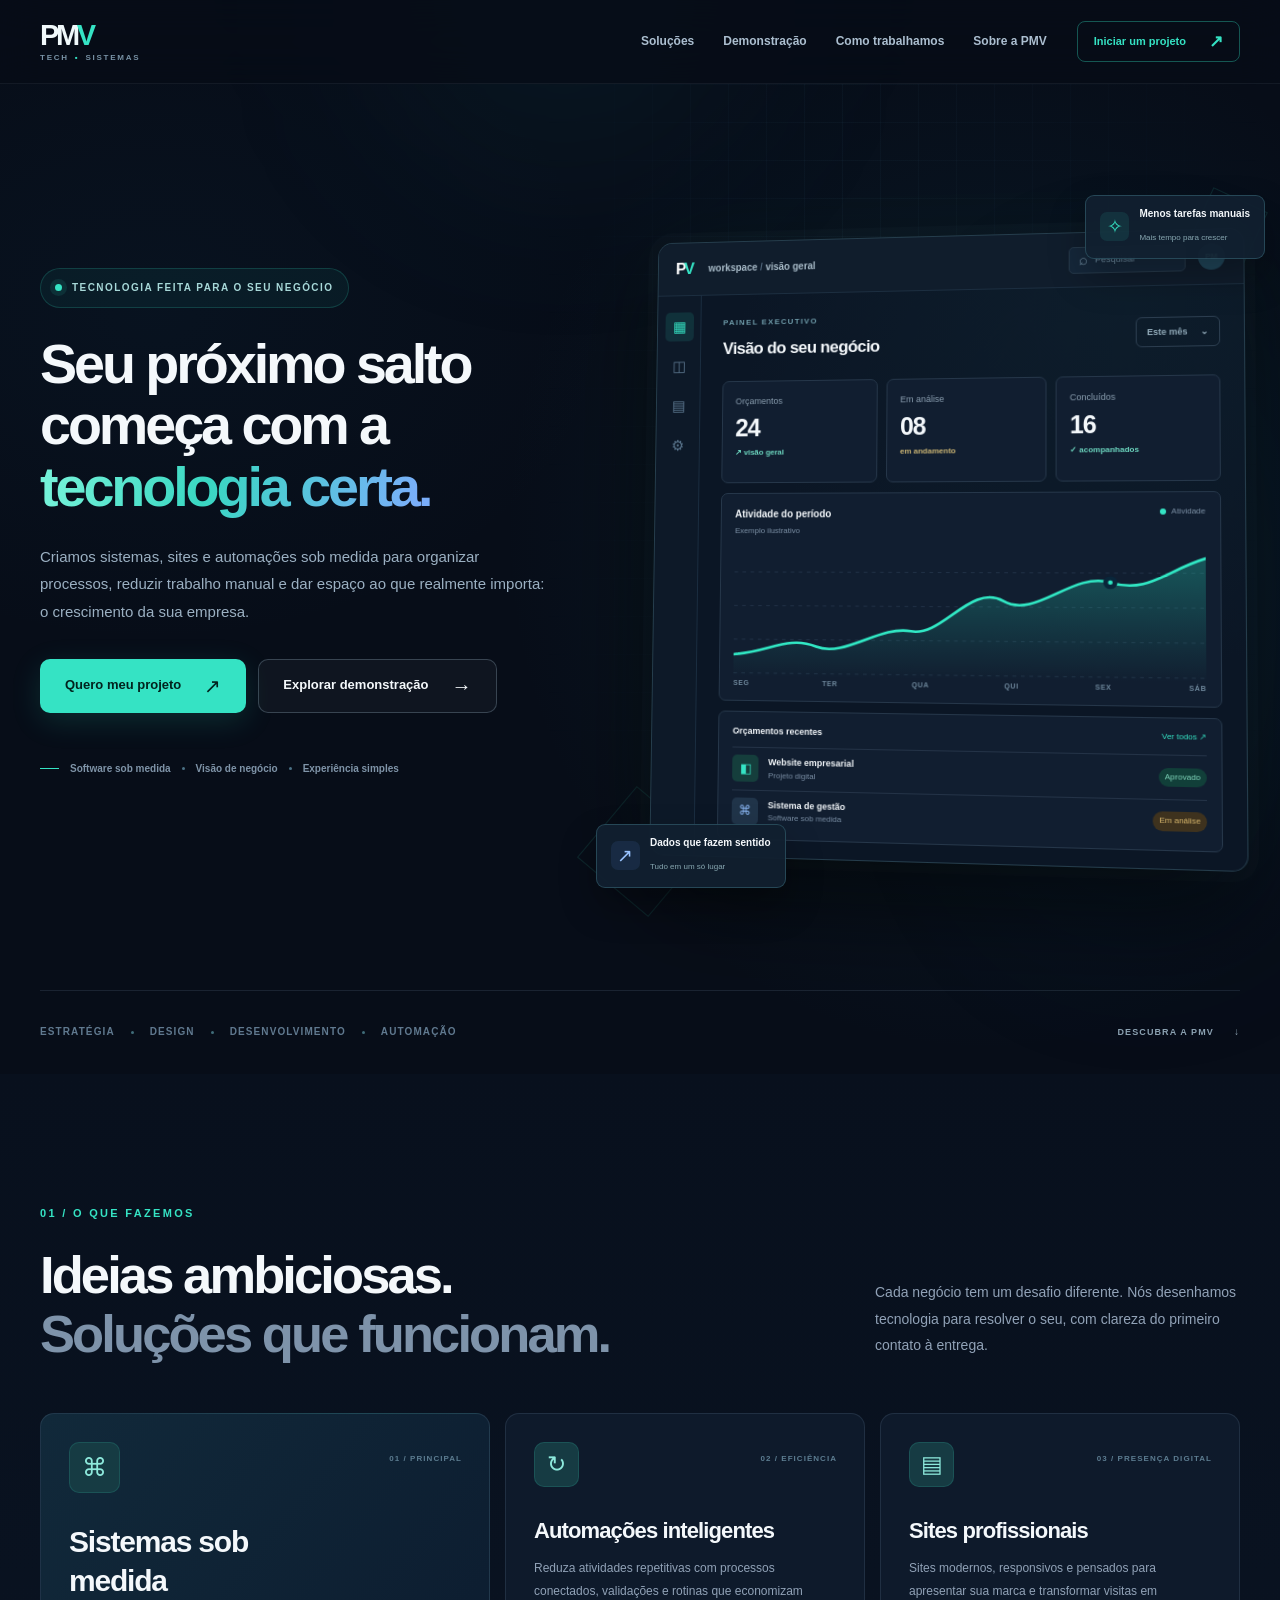
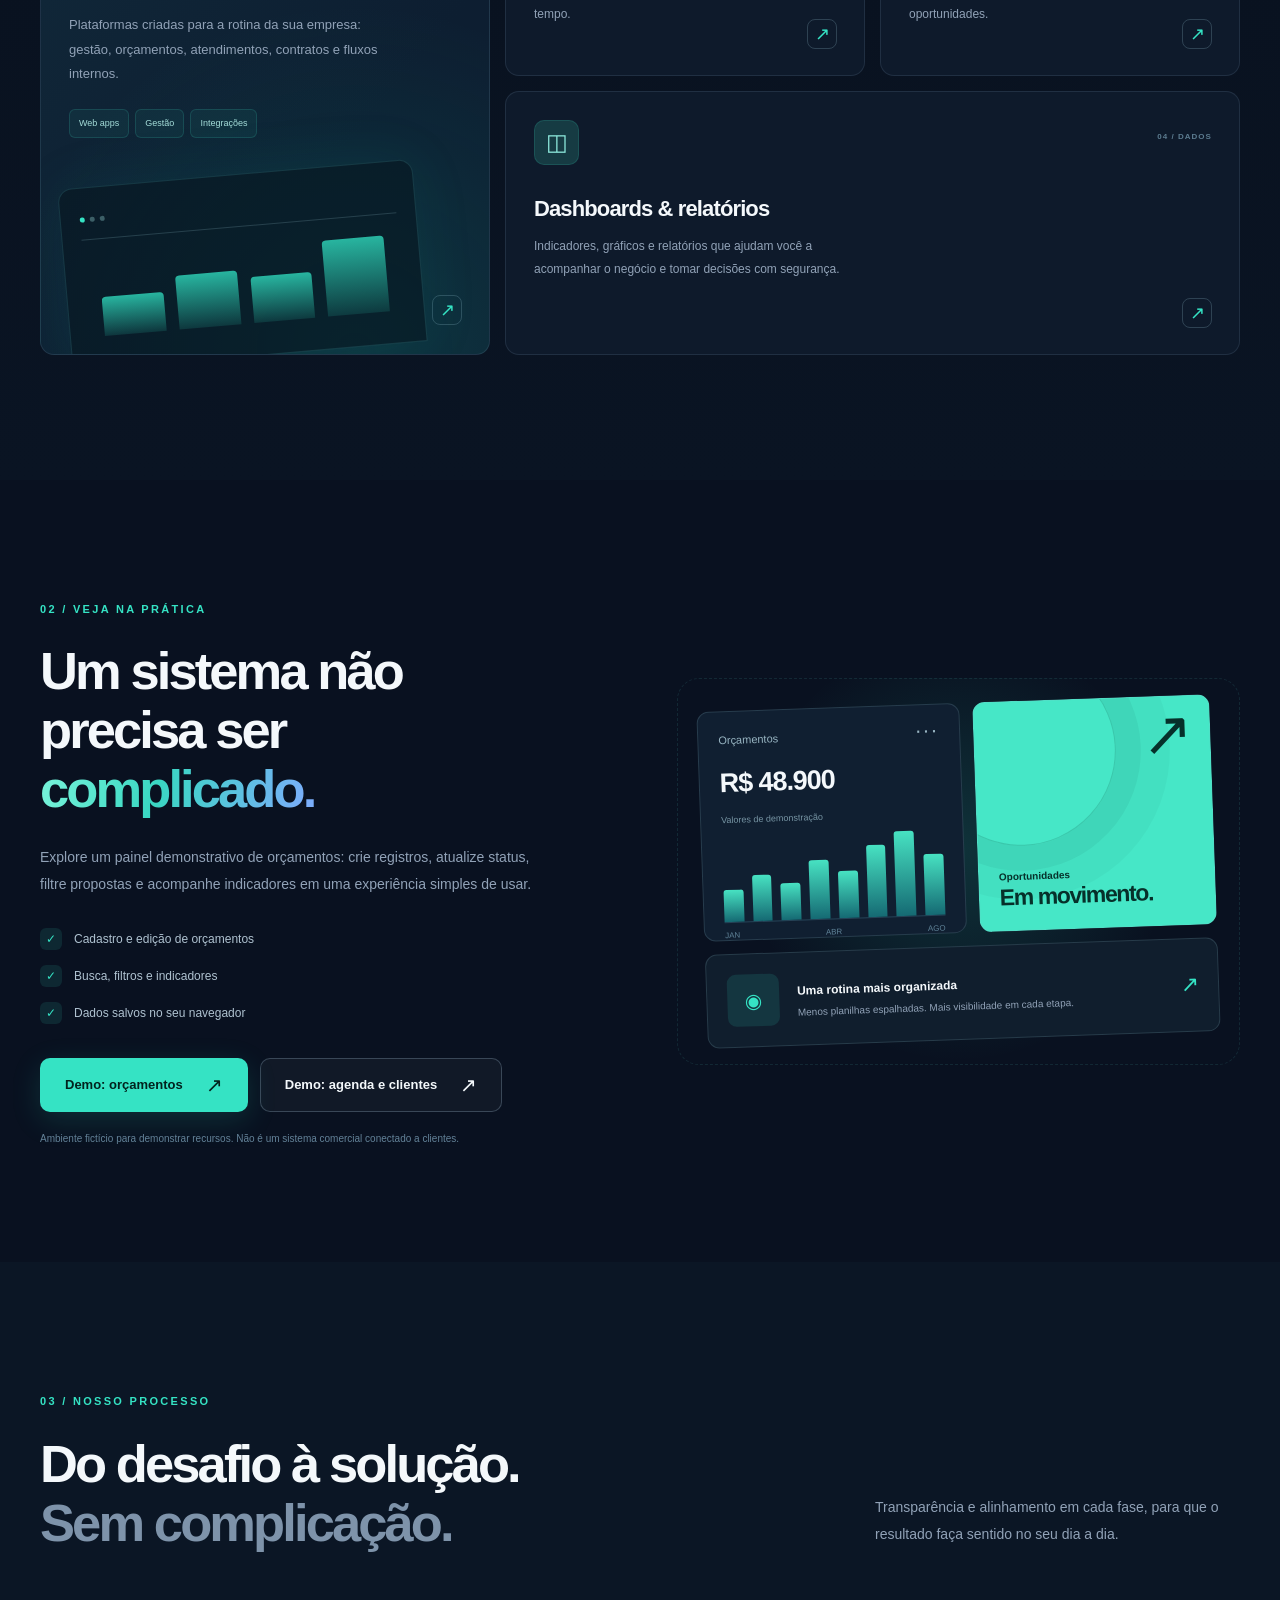
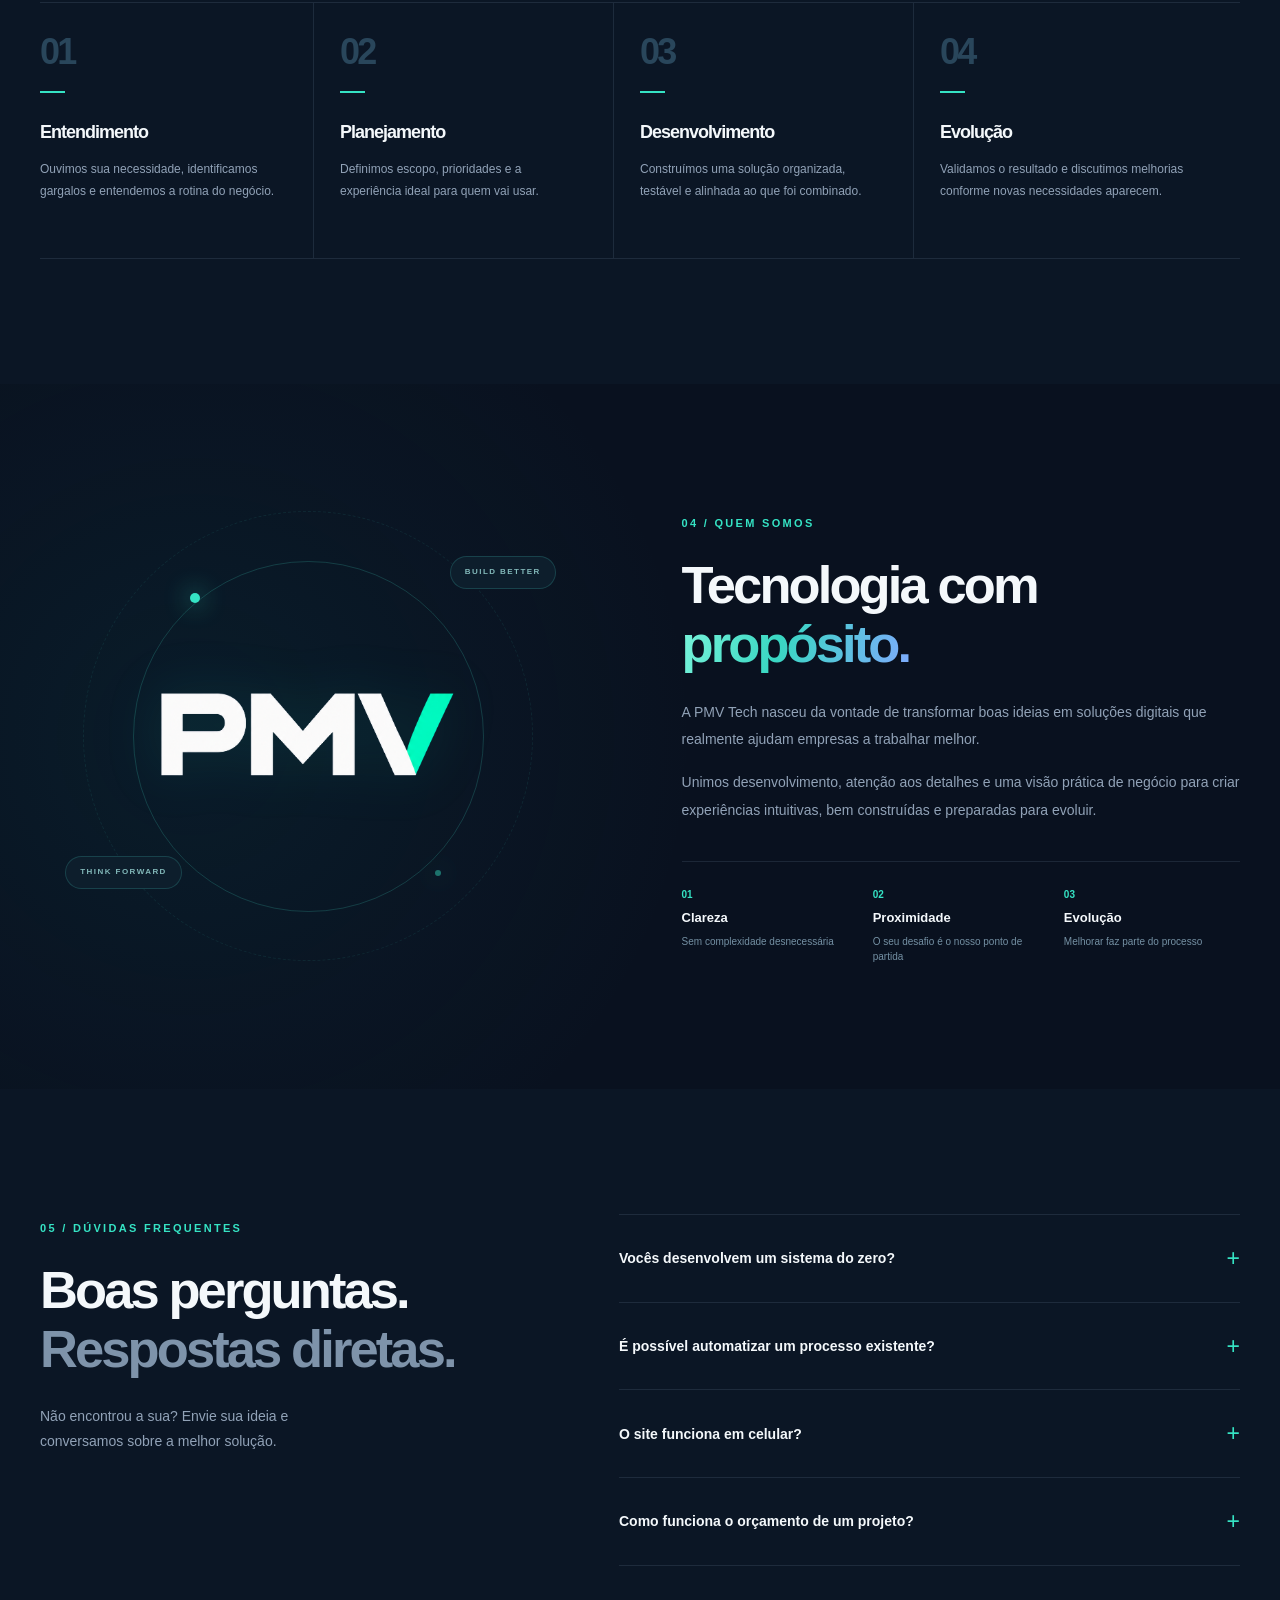
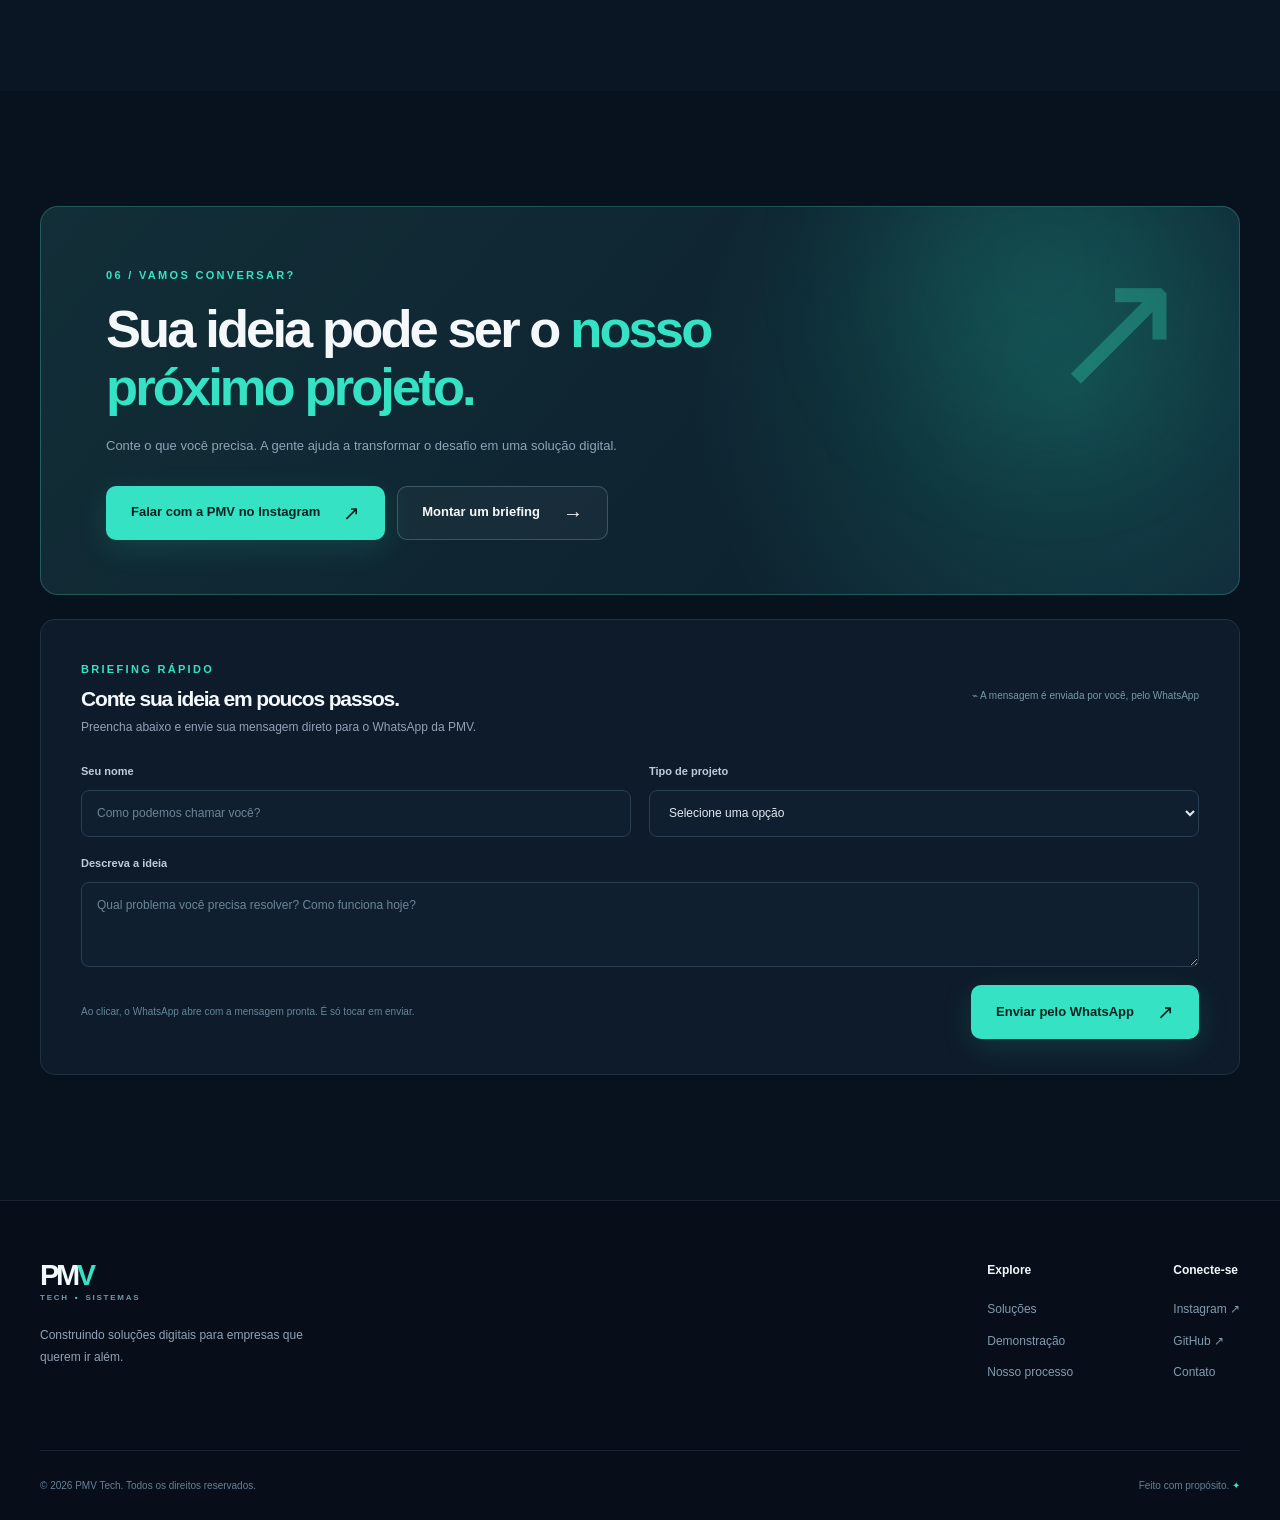
==== commit 07bf181d: "feat: demonstração interativa de agenda e clientes Co-Authored-By: Claude Opus 5.5 <noreply@anthropi" ====
--- a/index.html
+++ b/index.html
@@ -46,7 +46,7 @@
 <article class="service-card reveal"><div class="service-icon">▤</div><span class="service-number">03 / PRESENÇA DIGITAL</span><h3>Sites profissionais</h3><p>Sites modernos, responsivos e pensados para apresentar sua marca e transformar visitas em oportunidades.</p><a href="#contato" aria-label="Conversar sobre sites" class="service-link">↗</a></article>
 <article class="service-card reveal"><div class="service-icon">◫</div><span class="service-number">04 / DADOS</span><h3>Dashboards & relatórios</h3><p>Indicadores, gráficos e relatórios que ajudam você a acompanhar o negócio e tomar decisões com segurança.</p><a href="#contato" aria-label="Conversar sobre dashboards" class="service-link">↗</a></article>
 </div></div></section>
-<section class="section demo-section" id="demonstracao"><div class="container demo-grid"><div class="demo-copy reveal"><p class="overline">02 / VEJA NA PRÁTICA</p><h2>Um sistema não precisa ser <span class="gradient-text">complicado.</span></h2><p>Explore um painel demonstrativo de orçamentos: crie registros, atualize status, filtre propostas e acompanhe indicadores em uma experiência simples de usar.</p><ul class="check-list"><li><span>✓</span> Cadastro e edição de orçamentos</li><li><span>✓</span> Busca, filtros e indicadores</li><li><span>✓</span> Dados salvos no seu navegador</li></ul><a href="demonstracao.html" class="btn btn-primary">Abrir demonstração interativa <span>↗</span></a><small class="demo-caveat">Ambiente fictício para demonstrar recursos. Não é um sistema comercial conectado a clientes.</small></div>
+<section class="section demo-section" id="demonstracao"><div class="container demo-grid"><div class="demo-copy reveal"><p class="overline">02 / VEJA NA PRÁTICA</p><h2>Um sistema não precisa ser <span class="gradient-text">complicado.</span></h2><p>Explore um painel demonstrativo de orçamentos: crie registros, atualize status, filtre propostas e acompanhe indicadores em uma experiência simples de usar.</p><ul class="check-list"><li><span>✓</span> Cadastro e edição de orçamentos</li><li><span>✓</span> Busca, filtros e indicadores</li><li><span>✓</span> Dados salvos no seu navegador</li></ul><div style="display:flex;flex-wrap:wrap;gap:12px"><a href="demonstracao.html" class="btn btn-primary">Demo: orçamentos <span>↗</span></a><a href="agenda.html" class="btn btn-outline">Demo: agenda e clientes <span>↗</span></a></div><small class="demo-caveat">Ambiente fictício para demonstrar recursos. Não é um sistema comercial conectado a clientes.</small></div>
 <div class="demo-showcase reveal"><div class="showcase-grid"><div class="showcase-card card-dark"><div class="showcase-top"><span>Orçamentos</span><span class="triple-dots">···</span></div><strong>R$ 48.900</strong><small>Valores de demonstração</small><div class="showcase-bars"><i style="height:38%"></i><i style="height:55%"></i><i style="height:44%"></i><i style="height:70%"></i><i style="height:56%"></i><i style="height:85%"></i><i style="height:100%"></i><i style="height:72%"></i></div><div class="showcase-axis"><span>JAN</span><span>ABR</span><span>AGO</span></div></div><div class="showcase-card card-accent"><span class="big-symbol">↗</span><span>Oportunidades</span><strong>Em movimento.</strong><div class="circle-orbit"></div></div><div class="showcase-card card-wide"><span class="status-orb">◉</span><div><strong>Uma rotina mais organizada</strong><p>Menos planilhas espalhadas. Mais visibilidade em cada etapa.</p></div><span class="right-arrow">↗</span></div></div></div>
 </div></section>
 <section class="section steps-section" id="processo"><div class="container"><div class="section-heading reveal"><div><p class="overline">03 / NOSSO PROCESSO</p><h2>Do desafio à solução.<br><span class="heading-muted">Sem complicação.</span></h2></div><p class="section-sidecopy">Transparência e alinhamento em cada fase, para que o resultado faça sentido no seu dia a dia.</p></div><div class="steps-grid"><article class="step-card reveal"><span class="step-index">01</span><span class="step-rule"></span><h3>Entendimento</h3><p>Ouvimos sua necessidade, identificamos gargalos e entendemos a rotina do negócio.</p></article><article class="step-card reveal"><span class="step-index">02</span><span class="step-rule"></span><h3>Planejamento</h3><p>Definimos escopo, prioridades e a experiência ideal para quem vai usar.</p></article><article class="step-card reveal"><span class="step-index">03</span><span class="step-rule"></span><h3>Desenvolvimento</h3><p>Construímos uma solução organizada, testável e alinhada ao que foi combinado.</p></article><article class="step-card reveal"><span class="step-index">04</span><span class="step-rule"></span><h3>Evolução</h3><p>Validamos o resultado e discutimos melhorias conforme novas necessidades aparecem.</p></article></div></div></section>
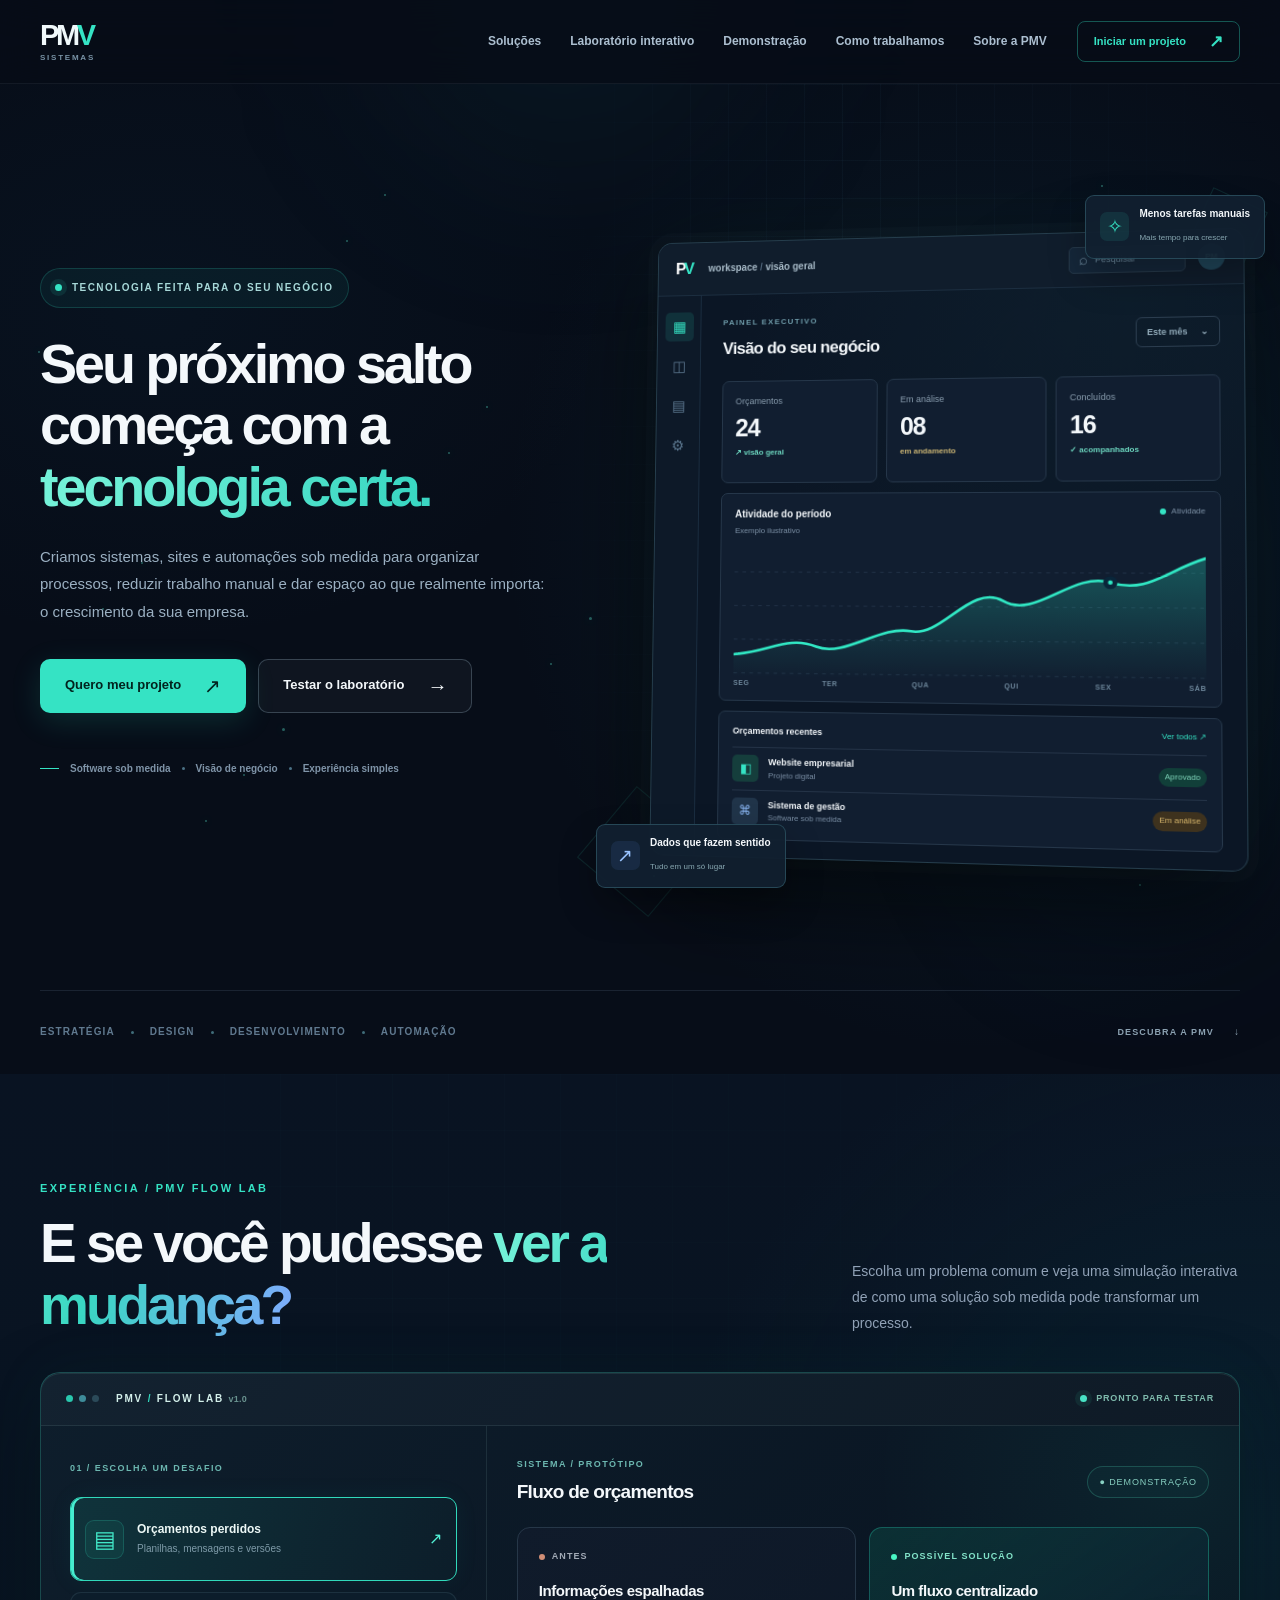
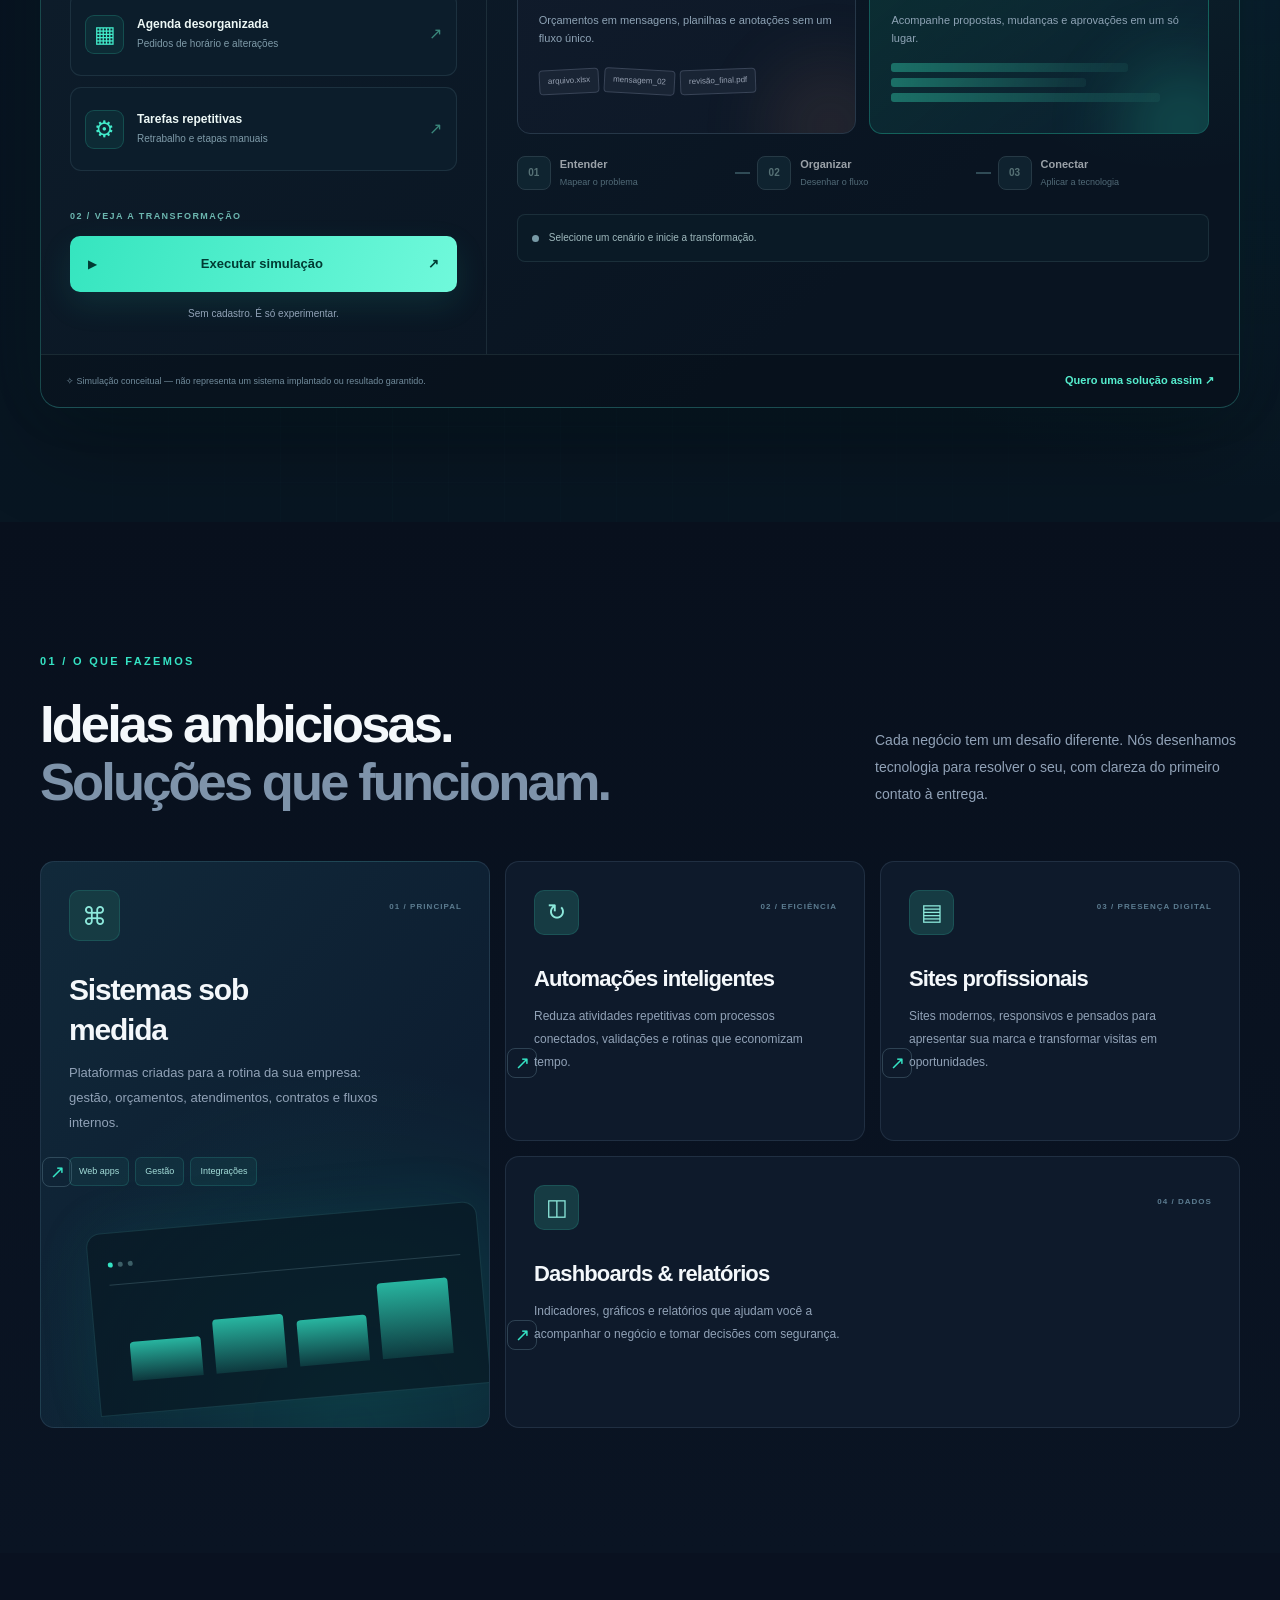
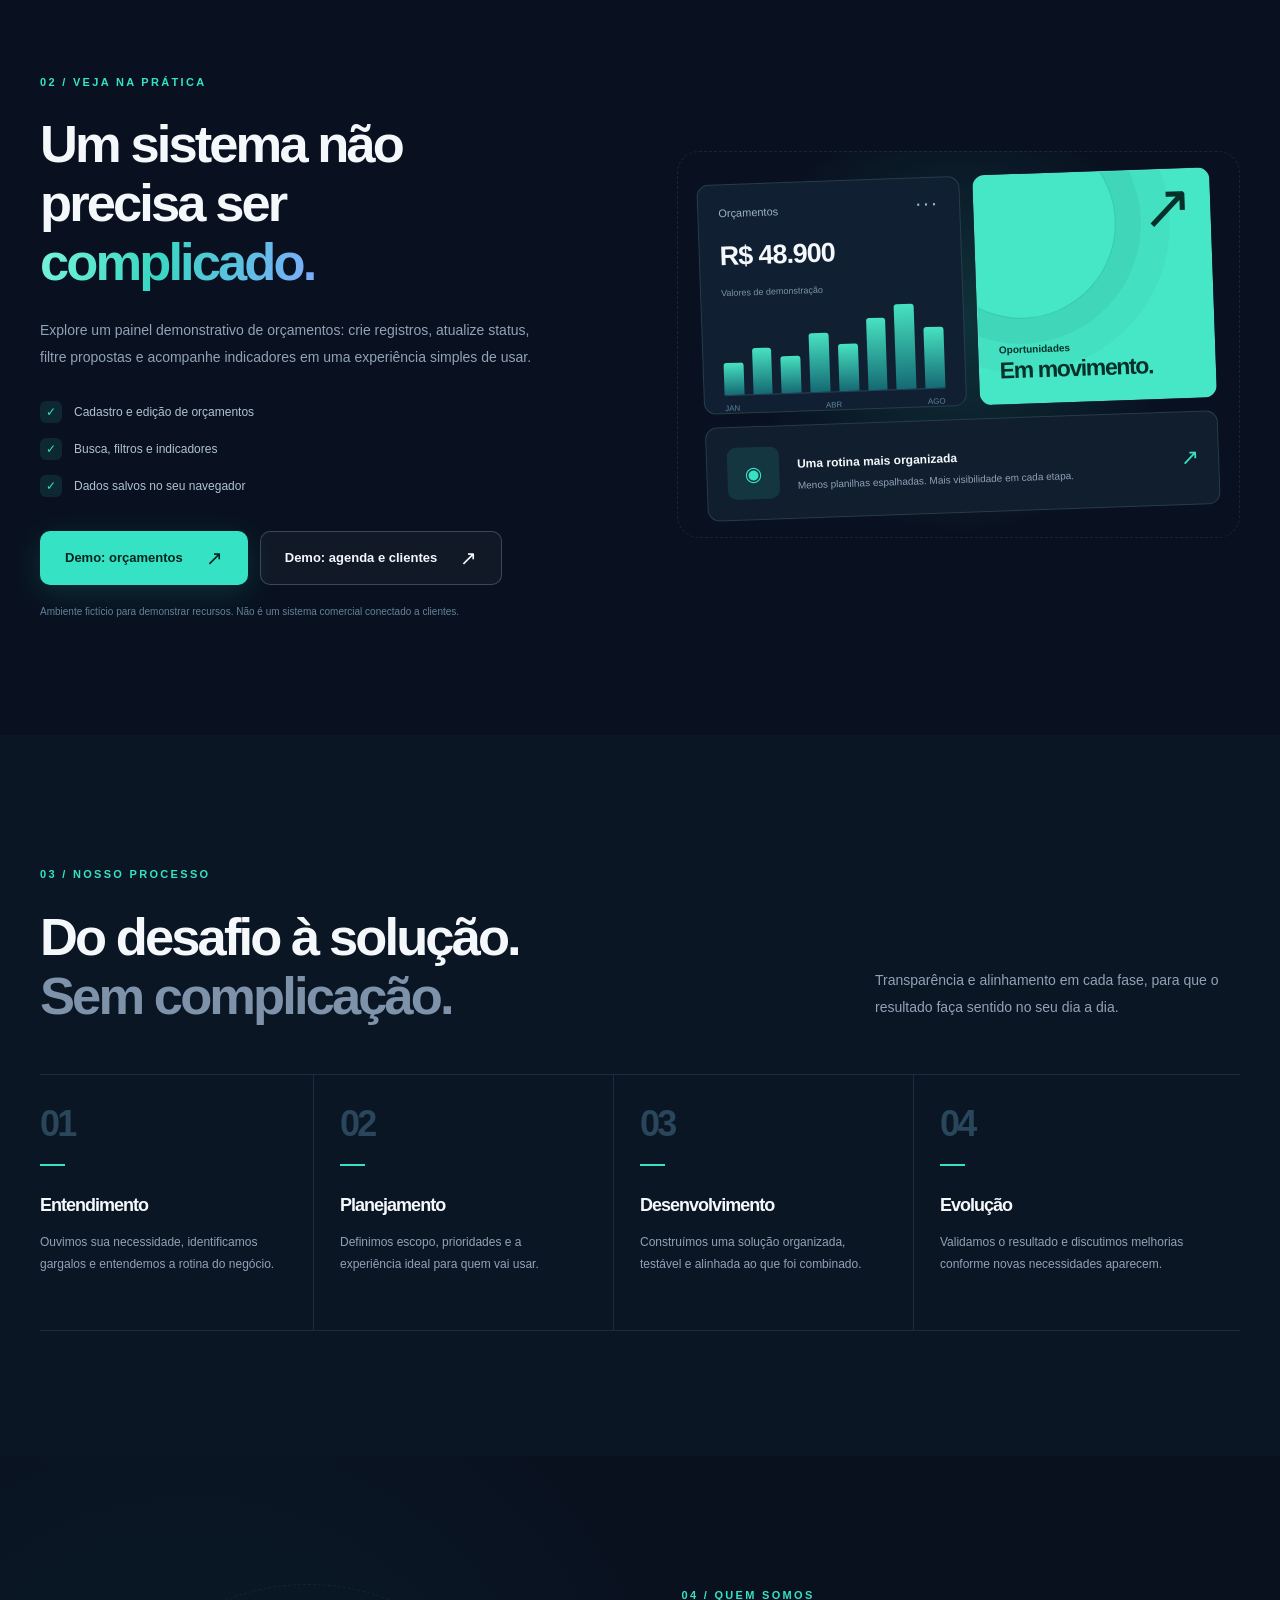
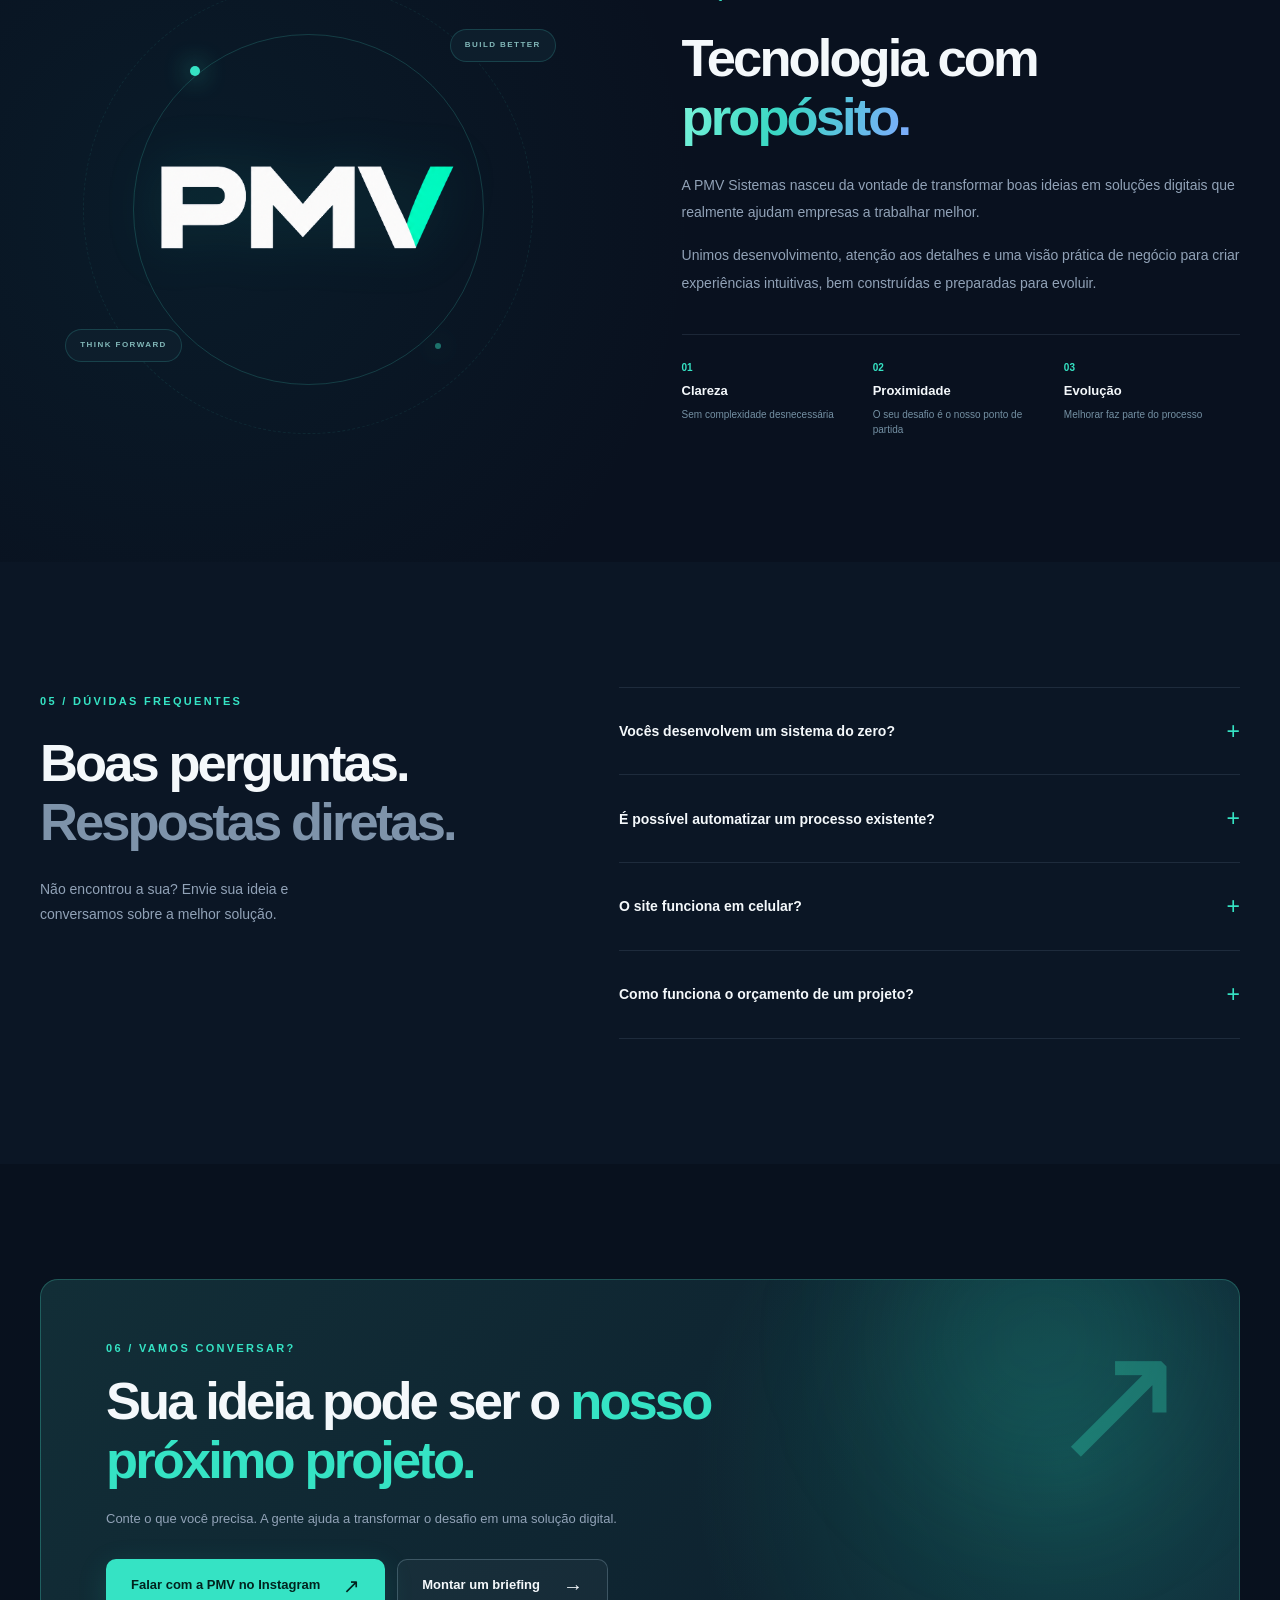
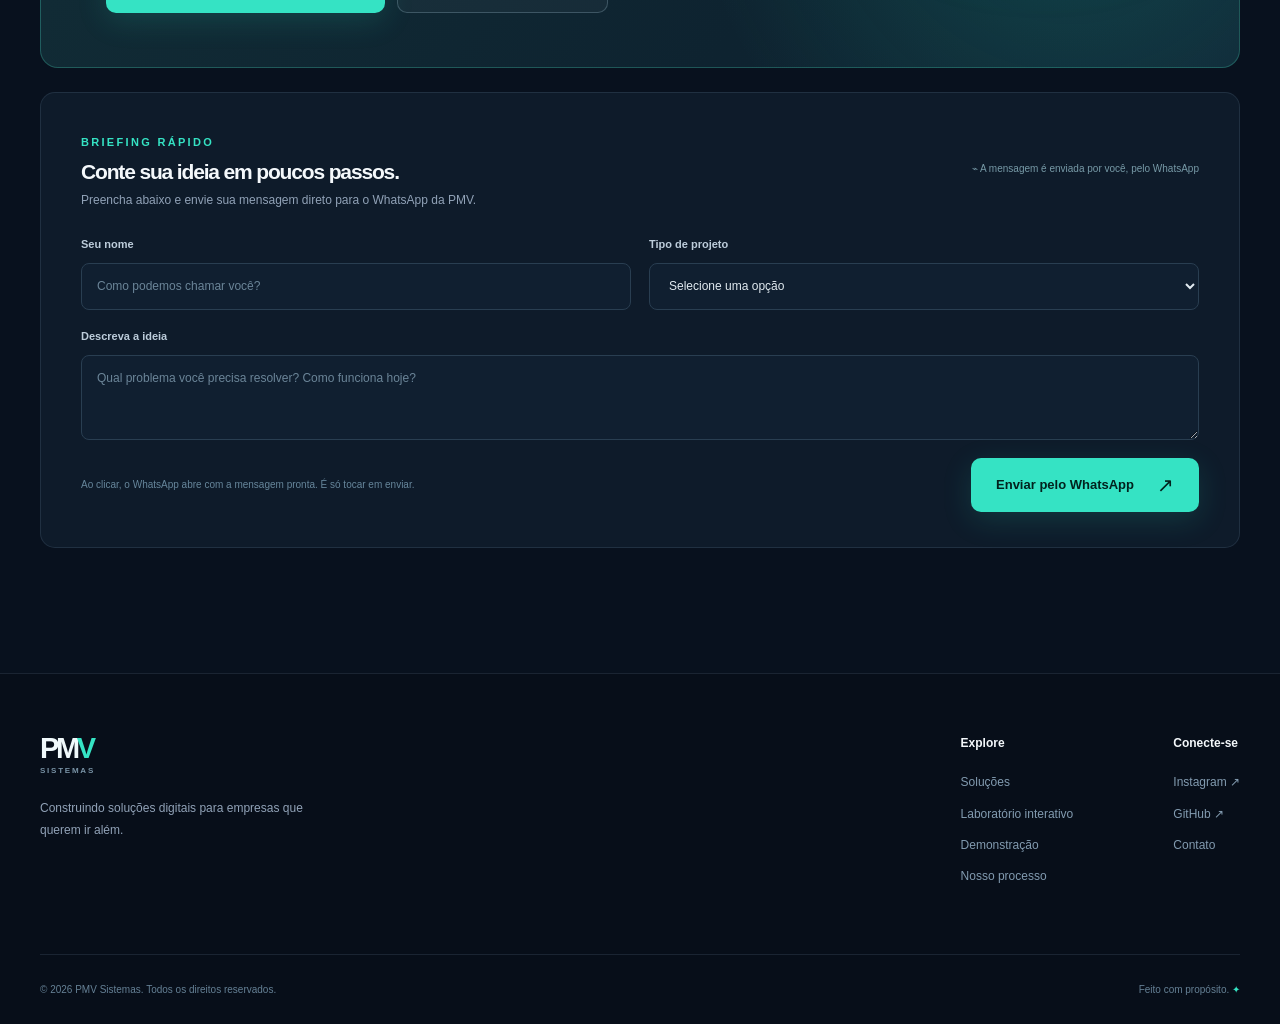
==== commit c76368b6: "..." ====
--- a/index.html
+++ b/index.html
@@ -2,26 +2,26 @@
 <html lang="pt-BR">
 <head>
 <meta charset="utf-8"><meta name="viewport" content="width=device-width,initial-scale=1">
-<meta name="theme-color" content="#070d18"><meta name="description" content="PMV Tech: softwares personalizados, automações, dashboards e sites profissionais para impulsionar seu negócio. Conheça nossas soluções digitais.">
-<meta property="og:type" content="website"><meta property="og:title" content="PMV Tech | Tecnologia que move negócios"><meta property="og:description" content="Transformamos processos em soluções digitais práticas. Conheça a PMV e explore uma demonstração de sistema de orçamentos.">
-<title>PMV Tech | Soluções digitais sob medida</title>
-<link rel="icon" href="assets/favicon.svg" type="image/svg+xml"><link rel="stylesheet" href="styles.css"><script src="main.js" defer></script>
+<meta name="theme-color" content="#070d18"><meta name="description" content="PMV Sistemas: softwares personalizados, automações, dashboards e sites profissionais para impulsionar seu negócio. Conheça nossas soluções digitais.">
+<meta property="og:type" content="website"><meta property="og:title" content="PMV Sistemas | Tecnologia que move negócios"><meta property="og:description" content="Transformamos processos em soluções digitais práticas. Conheça a PMV e explore uma demonstração de sistema de orçamentos.">
+<title>PMV Sistemas | Soluções digitais sob medida</title>
+<link rel="icon" href="assets/favicon.svg" type="image/svg+xml"><link rel="stylesheet" href="styles.css"><link rel="stylesheet" href="experience.css"><script src="main.js" defer></script><script src="experience.js" defer></script>
 </head>
 <body>
-<a class="skip-link" href="#conteudo">Ir para o conteúdo</a>
+<a class="skip-link" href="#conteudo">Ir para o conteúdo</a><div class="scroll-progress" aria-hidden="true"></div>
 <div class="ambient ambient-a" aria-hidden="true"></div><div class="ambient ambient-b" aria-hidden="true"></div>
 <header class="site-header" id="inicio"><div class="container header-inner">
-<a class="brand" href="index.html" aria-label="PMV Tech - página inicial"><span class="brand-letter">PM<span>V</span></span><span class="brand-caption">TECH<span>•</span>SISTEMAS</span></a>
+<a class="brand" href="index.html" aria-label="PMV Sistemas - página inicial"><span class="brand-letter">PM<span>V</span></span><span class="brand-caption">SISTEMAS</span></a>
 <button class="menu-toggle" id="menu-toggle" aria-label="Abrir menu" aria-expanded="false" aria-controls="primary-nav"><span></span><span></span><span></span></button>
-<nav id="primary-nav" class="primary-nav" aria-label="Navegação principal"><a href="#solucoes">Soluções</a><a href="#demonstracao">Demonstração</a><a href="#processo">Como trabalhamos</a><a href="#sobre">Sobre a PMV</a><a href="#contato" class="nav-mobile-contact">Conversar sobre projeto</a></nav>
+<nav id="primary-nav" class="primary-nav" aria-label="Navegação principal"><a href="#solucoes">Soluções</a><a href="#laboratorio">Laboratório interativo</a><a href="#demonstracao">Demonstração</a><a href="#processo">Como trabalhamos</a><a href="#sobre">Sobre a PMV</a><a href="#contato" class="nav-mobile-contact">Conversar sobre projeto</a></nav>
 <a class="header-cta" href="#contato">Iniciar um projeto <span aria-hidden="true">↗</span></a>
 </div></header>
 <main id="conteudo">
-<section class="hero section"><div class="container hero-layout">
+<section class="hero section"><div class="hero-stars" aria-hidden="true"></div><div class="hero-spotlight" aria-hidden="true"></div><div class="container hero-layout">
 <div class="hero-copy reveal"><p class="eyebrow"><span class="pulse"></span> TECNOLOGIA FEITA PARA O SEU NEGÓCIO</p>
 <h1>Seu próximo salto começa com a <span class="gradient-text">tecnologia certa.</span></h1>
 <p class="hero-description">Criamos sistemas, sites e automações sob medida para organizar processos, reduzir trabalho manual e dar espaço ao que realmente importa: o crescimento da sua empresa.</p>
-<div class="hero-actions"><a href="#contato" class="btn btn-primary">Quero meu projeto <span aria-hidden="true">↗</span></a><a href="demonstracao.html" class="btn btn-outline">Explorar demonstração <span aria-hidden="true">→</span></a></div>
+<div class="hero-actions"><a href="#contato" class="btn btn-primary">Quero meu projeto <span aria-hidden="true">↗</span></a><a href="#laboratorio" class="btn btn-outline">Testar o laboratório <span aria-hidden="true">→</span></a></div>
 <div class="hero-proof"><span class="hero-proof-line"></span><span>Software sob medida</span><span class="dot-divider"></span><span>Visão de negócio</span><span class="dot-divider"></span><span>Experiência simples</span></div>
 </div>
 <div class="hero-visual reveal" data-delay="120"><div class="floating-square floating-square-a"></div><div class="floating-square floating-square-b"></div>
@@ -39,6 +39,37 @@
 <div class="hero-float hero-float-top"><span class="float-glyph">✧</span><div><strong>Menos tarefas manuais</strong><small>Mais tempo para crescer</small></div></div><div class="hero-float hero-float-bottom"><span class="float-glyph arrow">↗</span><div><strong>Dados que fazem sentido</strong><small>Tudo em um só lugar</small></div></div>
 </div>
 </div><div class="container hero-bottom"><span>ESTRATÉGIA</span><i></i><span>DESIGN</span><i></i><span>DESENVOLVIMENTO</span><i></i><span>AUTOMAÇÃO</span><div class="hero-bottom-scroll"><span>DESCUBRA A PMV</span> ↓</div></div></section>
+
+<!-- EXPERIÊNCIA INTERATIVA: cenários ilustrativos, sem dados ou integração de clientes. -->
+<section class="section lab-section" id="laboratorio" aria-labelledby="lab-title">
+ <div class="container">
+  <div class="lab-heading reveal">
+   <div><p class="overline">EXPERIÊNCIA / PMV FLOW LAB</p><h2 id="lab-title">E se você pudesse <span class="gradient-text">ver a mudança?</span></h2></div>
+   <p>Escolha um problema comum e veja uma simulação interativa de como uma solução sob medida pode transformar um processo.</p>
+  </div>
+  <div class="lab-frame reveal">
+   <div class="lab-toolbar"><div class="lab-window-dots" aria-hidden="true"><i></i><i></i><i></i></div><span class="lab-toolbar-name">PMV <b>/</b> FLOW LAB <span class="lab-version">v1.0</span></span><span class="lab-status"><i></i><span id="lab-status">PRONTO PARA TESTAR</span></span></div>
+   <div class="lab-layout">
+    <div class="lab-control">
+     <p class="lab-small-label">01 / ESCOLHA UM DESAFIO</p>
+     <div class="lab-options" role="group" aria-label="Escolha o cenário da simulação">
+      <button type="button" class="lab-option is-selected" data-lab-scenario="orcamentos" aria-pressed="true"><span class="lab-option-icon" aria-hidden="true">▤</span><span><strong>Orçamentos perdidos</strong><small>Planilhas, mensagens e versões</small></span><span class="lab-option-arrow" aria-hidden="true">↗</span></button>
+      <button type="button" class="lab-option" data-lab-scenario="agenda" aria-pressed="false"><span class="lab-option-icon" aria-hidden="true">▦</span><span><strong>Agenda desorganizada</strong><small>Pedidos de horário e alterações</small></span><span class="lab-option-arrow" aria-hidden="true">↗</span></button>
+      <button type="button" class="lab-option" data-lab-scenario="rotinas" aria-pressed="false"><span class="lab-option-icon" aria-hidden="true">⚙</span><span><strong>Tarefas repetitivas</strong><small>Retrabalho e etapas manuais</small></span><span class="lab-option-arrow" aria-hidden="true">↗</span></button>
+     </div>
+     <div class="lab-control-bottom"><span class="lab-small-label">02 / VEJA A TRANSFORMAÇÃO</span><button type="button" id="lab-run" class="lab-run"><span class="lab-play" aria-hidden="true">▶</span><span id="lab-run-label">Executar simulação</span><span aria-hidden="true">↗</span></button><p class="lab-hint">Sem cadastro. É só experimentar.</p></div>
+    </div>
+    <div class="lab-stage" aria-label="Visualização da transformação"><div class="lab-burst" aria-hidden="true"></div>
+     <div class="lab-stage-heading"><div><span class="lab-small-label">SISTEMA / PROTÓTIPO</span><strong id="lab-scenario-title">Fluxo de orçamentos</strong></div><span class="lab-simulation-tag">● DEMONSTRAÇÃO</span></div>
+     <div class="lab-comparison"><div class="lab-before"><span class="lab-pane-label"><i></i> ANTES</span><div id="lab-before-title" class="lab-pane-title">Informações espalhadas</div><p id="lab-before-text">Orçamentos em mensagens, planilhas e anotações sem um fluxo único.</p><div class="lab-scattered" aria-hidden="true"><span>arquivo.xlsx</span><span>mensagem_02</span><span>revisão_final.pdf</span></div></div><div class="lab-after"><span class="lab-pane-label"><i></i> POSSÍVEL SOLUÇÃO</span><div id="lab-after-title" class="lab-pane-title">Um fluxo centralizado</div><p id="lab-after-text">Acompanhe propostas, mudanças e aprovações em um só lugar.</p><div class="lab-mini-ui" aria-hidden="true"><span class="lab-mini-line"></span><span class="lab-mini-line"></span><span class="lab-mini-line"></span></div></div></div>
+     <div class="lab-pipeline" role="list" aria-label="Etapas da simulação"><div class="lab-step" data-lab-step="0" role="listitem"><span class="lab-step-symbol">01</span><div><strong>Entender</strong><small>Mapear o problema</small></div><span class="lab-step-check" aria-hidden="true">✓</span></div><div class="lab-connector" aria-hidden="true"><span></span></div><div class="lab-step" data-lab-step="1" role="listitem"><span class="lab-step-symbol">02</span><div><strong>Organizar</strong><small>Desenhar o fluxo</small></div><span class="lab-step-check" aria-hidden="true">✓</span></div><div class="lab-connector" aria-hidden="true"><span></span></div><div class="lab-step" data-lab-step="2" role="listitem"><span class="lab-step-symbol">03</span><div><strong>Conectar</strong><small>Aplicar a tecnologia</small></div><span class="lab-step-check" aria-hidden="true">✓</span></div></div>
+     <div class="lab-feedback" role="status" aria-live="polite"><span class="lab-feedback-light"></span><span id="lab-feedback">Selecione um cenário e inicie a transformação.</span></div>
+    </div>
+   </div>
+   <div class="lab-footer"><span>✧ Simulação conceitual — não representa um sistema implantado ou resultado garantido.</span><a href="#contato">Quero uma solução assim <span aria-hidden="true">↗</span></a></div>
+  </div>
+ </div>
+</section>
 <section class="section feature-section" id="solucoes"><div class="container"><div class="section-heading reveal"><div><p class="overline">01 / O QUE FAZEMOS</p><h2>Ideias ambiciosas.<br><span class="heading-muted">Soluções que funcionam.</span></h2></div><p class="section-sidecopy">Cada negócio tem um desafio diferente. Nós desenhamos tecnologia para resolver o seu, com clareza do primeiro contato à entrega.</p></div>
 <div class="service-grid">
 <article class="service-card service-featured reveal"><div class="service-icon icon-highlight">⌘</div><span class="service-number">01 / PRINCIPAL</span><h3>Sistemas sob medida</h3><p>Plataformas criadas para a rotina da sua empresa: gestão, orçamentos, atendimentos, contratos e fluxos internos.</p><div class="service-tags"><span>Web apps</span><span>Gestão</span><span>Integrações</span></div><a href="#contato" aria-label="Conversar sobre sistemas sob medida" class="service-link">↗</a><div class="service-decoration" aria-hidden="true"><div class="deco-window"><span></span><span></span><span></span><div class="deco-bars"><i></i><i></i><i></i><i></i></div></div></div></article>
@@ -50,11 +81,11 @@
 <div class="demo-showcase reveal"><div class="showcase-grid"><div class="showcase-card card-dark"><div class="showcase-top"><span>Orçamentos</span><span class="triple-dots">···</span></div><strong>R$ 48.900</strong><small>Valores de demonstração</small><div class="showcase-bars"><i style="height:38%"></i><i style="height:55%"></i><i style="height:44%"></i><i style="height:70%"></i><i style="height:56%"></i><i style="height:85%"></i><i style="height:100%"></i><i style="height:72%"></i></div><div class="showcase-axis"><span>JAN</span><span>ABR</span><span>AGO</span></div></div><div class="showcase-card card-accent"><span class="big-symbol">↗</span><span>Oportunidades</span><strong>Em movimento.</strong><div class="circle-orbit"></div></div><div class="showcase-card card-wide"><span class="status-orb">◉</span><div><strong>Uma rotina mais organizada</strong><p>Menos planilhas espalhadas. Mais visibilidade em cada etapa.</p></div><span class="right-arrow">↗</span></div></div></div>
 </div></section>
 <section class="section steps-section" id="processo"><div class="container"><div class="section-heading reveal"><div><p class="overline">03 / NOSSO PROCESSO</p><h2>Do desafio à solução.<br><span class="heading-muted">Sem complicação.</span></h2></div><p class="section-sidecopy">Transparência e alinhamento em cada fase, para que o resultado faça sentido no seu dia a dia.</p></div><div class="steps-grid"><article class="step-card reveal"><span class="step-index">01</span><span class="step-rule"></span><h3>Entendimento</h3><p>Ouvimos sua necessidade, identificamos gargalos e entendemos a rotina do negócio.</p></article><article class="step-card reveal"><span class="step-index">02</span><span class="step-rule"></span><h3>Planejamento</h3><p>Definimos escopo, prioridades e a experiência ideal para quem vai usar.</p></article><article class="step-card reveal"><span class="step-index">03</span><span class="step-rule"></span><h3>Desenvolvimento</h3><p>Construímos uma solução organizada, testável e alinhada ao que foi combinado.</p></article><article class="step-card reveal"><span class="step-index">04</span><span class="step-rule"></span><h3>Evolução</h3><p>Validamos o resultado e discutimos melhorias conforme novas necessidades aparecem.</p></article></div></div></section>
-<section class="section about-section" id="sobre"><div class="container about-grid"><div class="about-emblem reveal" aria-hidden="true"><div class="emblem-ring ring-one"></div><div class="emblem-ring ring-two"></div><img class="emblem-logo" src="assets/pmv-logo.png" alt="" width="915" height="315" loading="lazy"><span class="emblem-tag tag-one">BUILD BETTER</span><span class="emblem-tag tag-two">THINK FORWARD</span></div><div class="about-copy reveal"><p class="overline">04 / QUEM SOMOS</p><h2>Tecnologia com <span class="gradient-text">propósito.</span></h2><p>A PMV Tech nasceu da vontade de transformar boas ideias em soluções digitais que realmente ajudam empresas a trabalhar melhor.</p><p>Unimos desenvolvimento, atenção aos detalhes e uma visão prática de negócio para criar experiências intuitivas, bem construídas e preparadas para evoluir.</p><div class="about-values"><div><span>01</span><strong>Clareza</strong><small>Sem complexidade desnecessária</small></div><div><span>02</span><strong>Proximidade</strong><small>O seu desafio é o nosso ponto de partida</small></div><div><span>03</span><strong>Evolução</strong><small>Melhorar faz parte do processo</small></div></div></div></div></section>
+<section class="section about-section" id="sobre"><div class="container about-grid"><div class="about-emblem reveal" aria-hidden="true"><div class="emblem-ring ring-one"></div><div class="emblem-ring ring-two"></div><img class="emblem-logo" src="assets/pmv-logo.png" alt="" width="915" height="315" loading="lazy"><span class="emblem-tag tag-one">BUILD BETTER</span><span class="emblem-tag tag-two">THINK FORWARD</span></div><div class="about-copy reveal"><p class="overline">04 / QUEM SOMOS</p><h2>Tecnologia com <span class="gradient-text">propósito.</span></h2><p>A PMV Sistemas nasceu da vontade de transformar boas ideias em soluções digitais que realmente ajudam empresas a trabalhar melhor.</p><p>Unimos desenvolvimento, atenção aos detalhes e uma visão prática de negócio para criar experiências intuitivas, bem construídas e preparadas para evoluir.</p><div class="about-values"><div><span>01</span><strong>Clareza</strong><small>Sem complexidade desnecessária</small></div><div><span>02</span><strong>Proximidade</strong><small>O seu desafio é o nosso ponto de partida</small></div><div><span>03</span><strong>Evolução</strong><small>Melhorar faz parte do processo</small></div></div></div></div></section>
 <section class="section faq-section" id="duvidas"><div class="container faq-grid"><div class="reveal"><p class="overline">05 / DÚVIDAS FREQUENTES</p><h2>Boas perguntas.<br><span class="heading-muted">Respostas diretas.</span></h2><p class="faq-side">Não encontrou a sua? Envie sua ideia e conversamos sobre a melhor solução.</p></div><div class="faq-list reveal"><details><summary>Vocês desenvolvem um sistema do zero? <span>+</span></summary><p>Sim. O projeto é definido a partir da necessidade da empresa, considerando funcionalidades, usuários, fluxos e possíveis integrações.</p></details><details><summary>É possível automatizar um processo existente? <span>+</span></summary><p>Podemos analisar seu processo atual e avaliar integrações e rotinas para reduzir etapas manuais. A viabilidade depende das ferramentas envolvidas.</p></details><details><summary>O site funciona em celular? <span>+</span></summary><p>Nossos projetos web podem ser pensados desde o início para diferentes tamanhos de tela, com navegação e componentes responsivos.</p></details><details><summary>Como funciona o orçamento de um projeto? <span>+</span></summary><p>Primeiro entendemos o objetivo e as funcionalidades necessárias. Com o escopo mais claro, é possível conversar sobre uma proposta personalizada.</p></details></div></div></section>
 <section class="section contact-section" id="contato"><div class="container"><div class="contact-card reveal"><div class="contact-glow"></div><div class="contact-copy"><p class="overline">06 / VAMOS CONVERSAR?</p><h2>Sua ideia pode ser o <span>nosso próximo projeto.</span></h2><p>Conte o que você precisa. A gente ajuda a transformar o desafio em uma solução digital.</p><div class="contact-buttons"><a href="https://www.instagram.com/pmv_sistemas/" target="_blank" rel="noopener noreferrer" class="btn btn-primary">Falar com a PMV no Instagram <span>↗</span></a><a class="btn btn-outline" href="#briefing">Montar um briefing <span>→</span></a></div></div><div class="contact-symbol" aria-hidden="true">↗</div></div>
 <div class="briefing-panel" id="briefing"><div class="briefing-heading"><div><p class="overline">BRIEFING RÁPIDO</p><h3>Conte sua ideia em poucos passos.</h3><p>Preencha abaixo e envie sua mensagem direto para o WhatsApp da PMV.</p></div><span class="form-lock">⌁ A mensagem é enviada por você, pelo WhatsApp</span></div><form id="briefing-form" class="briefing-form"><label>Seu nome<input id="brief-name" type="text" maxlength="80" placeholder="Como podemos chamar você?" required autocomplete="name"></label><label>Tipo de projeto<select id="brief-type" required><option value="">Selecione uma opção</option><option>Sistema sob medida</option><option>Automação de processos</option><option>Site profissional</option><option>Dashboard ou relatório</option><option>Outro projeto</option></select></label><label class="form-wide">Descreva a ideia<textarea id="brief-description" rows="3" maxlength="700" required placeholder="Qual problema você precisa resolver? Como funciona hoje?"></textarea></label><div class="briefing-footer"><span>Ao clicar, o WhatsApp abre com a mensagem pronta. É só tocar em enviar.</span><button type="submit" class="btn btn-primary">Enviar pelo WhatsApp <span>↗</span></button></div></form><div class="briefing-result" id="briefing-result" hidden><p id="briefing-feedback" role="status"></p><div class="briefing-actions"><a id="wa-1" href="https://wa.me/5511987244587" target="_blank" rel="noopener noreferrer" class="text-link">WhatsApp atendimento 1 ↗</a><a id="wa-2" href="https://wa.me/5511926115699" target="_blank" rel="noopener noreferrer" class="text-link">WhatsApp atendimento 2 ↗</a></div></div></div>
 </div></section>
 </main>
-<footer class="site-footer"><div class="container footer-top"><div><a class="brand" href="index.html"><span class="brand-letter">PM<span>V</span></span><span class="brand-caption">TECH<span>•</span>SISTEMAS</span></a><p>Construindo soluções digitais para empresas que querem ir além.</p></div><div class="footer-links"><div><strong>Explore</strong><a href="#solucoes">Soluções</a><a href="demonstracao.html">Demonstração</a><a href="#processo">Nosso processo</a></div><div><strong>Conecte-se</strong><a href="https://www.instagram.com/pmv_sistemas/" target="_blank" rel="noopener noreferrer">Instagram ↗</a><a href="https://github.com/PMV-tech" target="_blank" rel="noopener noreferrer">GitHub ↗</a><a href="#contato">Contato</a></div></div></div><div class="container footer-bottom"><span>© <span data-year>2026</span> PMV Tech. Todos os direitos reservados.</span><span>Feito com propósito. <span class="accent">✦</span></span></div></footer>
+<footer class="site-footer"><div class="container footer-top"><div><a class="brand" href="index.html"><span class="brand-letter">PM<span>V</span></span><span class="brand-caption">SISTEMAS</span></a><p>Construindo soluções digitais para empresas que querem ir além.</p></div><div class="footer-links"><div><strong>Explore</strong><a href="#solucoes">Soluções</a><a href="#laboratorio">Laboratório interativo</a><a href="demonstracao.html">Demonstração</a><a href="#processo">Nosso processo</a></div><div><strong>Conecte-se</strong><a href="https://www.instagram.com/pmv_sistemas/" target="_blank" rel="noopener noreferrer">Instagram ↗</a><a href="https://github.com/PMV-tech" target="_blank" rel="noopener noreferrer">GitHub ↗</a><a href="#contato">Contato</a></div></div></div><div class="container footer-bottom"><span>© <span data-year>2026</span> PMV Sistemas. Todos os direitos reservados.</span><span>Feito com propósito. <span class="accent">✦</span></span></div></footer>
 </body></html>
--- a/experience.css
+++ b/experience.css
@@ -0,0 +1,29 @@
+/* PMV Flow Lab — animações progressivas, sem frameworks ou dependências externas. */
+:root { --pmv-cyan:#31e9c5; --pmv-night:#07111e; }
+.scroll-progress{position:fixed;inset:0 auto auto 0;width:100%;height:3px;z-index:110;background:linear-gradient(90deg,#0e9e92,#35f3d3,#b4fff0);box-shadow:0 0 15px rgba(49,233,197,.45);transform:scaleX(0);transform-origin:left center;pointer-events:none;will-change:transform}
+/* Abertura: malha de dados com movimento lento e dashboard respondendo ao mouse. */
+.hero{isolation:isolate}.hero-stars{position:absolute;inset:0 0 70px;z-index:0;overflow:hidden;pointer-events:none}.hero-stars .hero-star{position:absolute;left:var(--star-x);top:var(--star-y);width:var(--star-size);height:var(--star-size);border-radius:50%;background:#62ffe4;opacity:.34;box-shadow:0 0 12px 2px rgba(41,240,196,.15);animation:pmv-star-float var(--star-duration) ease-in-out var(--star-delay) infinite alternate}.hero-spotlight{position:absolute;inset:0;pointer-events:none;z-index:0;opacity:0;background:radial-gradient(ellipse 310px 310px at var(--spot-x,65%) var(--spot-y,40%),rgba(36,216,186,.115),transparent 68%);transition:opacity .35s}.hero:hover .hero-spotlight{opacity:1}.hero-layout,.hero-bottom{z-index:1}.hero-copy h1 .gradient-text{background-size:220% 220%;animation:pmv-text-glow 8s ease-in-out infinite}.hero-visual{--tilt-y:-6deg;--tilt-x:2.5deg}.hero-visual .product-shell,.hero-visual:hover .product-shell{transform:rotateY(var(--tilt-y)) rotateX(var(--tilt-x));transition:transform .34s ease-out;will-change:transform}.hero-float-top{animation:pmv-hover-float 5.5s ease-in-out infinite}.hero-float-bottom{animation:pmv-hover-float 6s ease-in-out -2s infinite}.floating-square{animation:pmv-hover-float 6.5s ease-in-out -1s infinite}.hero-chart path:last-of-type{stroke-dasharray:900;stroke-dashoffset:900;animation:pmv-draw-chart 2.6s 1s ease-out forwards}.mini-metric{transition:transform .3s ease,background .3s}.mini-metric:hover{transform:translateY(-3px);background:#172c40}.hero .eyebrow .pulse{animation:pmv-pulse 2.5s ease-in-out infinite}.btn-primary{position:relative;isolation:isolate;overflow:hidden}.btn-primary:before{content:'';position:absolute;inset:0;width:52%;background:linear-gradient(90deg,transparent,rgba(255,255,255,.30),transparent);transform:translateX(-225%) skewX(-24deg);z-index:-1;pointer-events:none}.btn-primary:hover:before{animation:pmv-btn-shine .75s ease}.service-card:after{content:'';position:absolute;inset:0;z-index:0;border-radius:inherit;pointer-events:none;opacity:0;background:radial-gradient(circle 220px at var(--card-x,50%) var(--card-y,50%),rgba(47,229,194,.10),transparent 75%);transition:opacity .3s}.service-card:hover:after{opacity:1}.service-card>*{position:relative;z-index:1}.service-card .service-number{position:absolute}.reveal{transition-delay:var(--reveal-delay,0ms)}
+/* O componente central: simulação lúdica e interativa, com resultados explicitamente ilustrativos. */
+.lab-section{padding:100px 0 114px;position:relative;overflow:hidden;background:radial-gradient(ellipse 60% 70% at 98% 44%,rgba(12,98,115,.15),transparent 76%),linear-gradient(180deg,#091322 0%,#081622 100%)}
+.lab-section:before{content:'';position:absolute;inset:0;pointer-events:none;opacity:.38;background-image:linear-gradient(rgba(62,168,166,.055) 1px,transparent 1px),linear-gradient(90deg,rgba(62,168,166,.055) 1px,transparent 1px);background-size:56px 56px;mask-image:linear-gradient(90deg,transparent,black 30%,transparent 100%)}
+.lab-heading{position:relative;display:grid;grid-template-columns:minmax(0,1.3fr) minmax(260px,.65fr);gap:36px;align-items:end;margin-bottom:35px}.lab-heading .overline{margin-bottom:16px}.lab-heading>p{font-size:14px;line-height:1.85;max-width:400px;justify-self:end}.lab-heading h2{font-size:clamp(2.5rem,4.3vw,4.7rem)}
+.lab-frame{position:relative;overflow:hidden;border:1px solid rgba(69,222,199,.26);border-radius:20px;background:linear-gradient(140deg,#0e1e2c 0%,#091421 72%);box-shadow:0 35px 90px rgba(0,0,0,.28),0 0 65px rgba(5,171,143,.055)}.lab-frame:before{content:'';position:absolute;inset:0;pointer-events:none;box-shadow:inset 0 1px 0 rgba(179,255,233,.09);border-radius:inherit}
+.lab-toolbar{height:53px;padding:0 25px;display:flex;align-items:center;gap:17px;border-bottom:1px solid rgba(148,194,197,.12);background:rgba(255,255,255,.018)}.lab-window-dots{display:flex;gap:6px}.lab-window-dots i{display:block;width:7px;height:7px;border-radius:50%;background:#2b4a59}.lab-window-dots i:first-child{background:#29c7ad}.lab-window-dots i:nth-child(2){background:#3e8c9a}.lab-toolbar-name{font-size:10px;letter-spacing:.18em;font-weight:900;color:#d3efea}.lab-toolbar-name b{color:#33dcc0}.lab-version{font-size:9px;color:#69928f;letter-spacing:.02em}.lab-status{margin-left:auto;color:#7fbbad;font-size:9px;font-weight:800;letter-spacing:.09em;display:flex;gap:9px;align-items:center}.lab-status i{display:inline-block;width:7px;height:7px;background:#48e3c5;border-radius:50%;box-shadow:0 0 0 5px rgba(44,208,167,.09)}.lab-frame.is-running .lab-status i{animation:pmv-pulse 1s ease-in-out infinite}
+.lab-layout{display:grid;grid-template-columns:minmax(275px,.80fr) minmax(0,1.35fr)}.lab-control{padding:35px 29px 32px;border-right:1px solid rgba(148,194,197,.12);display:flex;flex-direction:column}.lab-small-label{display:block;font-size:9px;letter-spacing:.16em;font-weight:900;color:#6cb7b0}.lab-options{display:grid;gap:11px;margin-top:22px}.lab-option{display:flex;align-items:center;text-align:left;gap:13px;width:100%;min-height:84px;padding:12px 14px;border:1px solid rgba(129,171,180,.14);border-radius:11px;background:#0c1d2b;color:#edf8f6;transition:border .25s,background .25s,transform .25s,box-shadow .25s}.lab-option:hover{transform:translateX(4px);border-color:rgba(57,217,188,.36)}.lab-option:focus-visible{outline:2px solid #78ffe4}.lab-option.is-selected{border-color:#31d9bb;background:linear-gradient(100deg,rgba(32,214,178,.12),rgba(16,59,63,.12));box-shadow:inset 3px 0 0 #46edd0,0 0 26px rgba(25,186,153,.06)}.lab-option-icon{width:39px;height:39px;display:grid;place-items:center;flex:none;font-size:23px;border:1px solid rgba(53,227,196,.19);border-radius:9px;background:rgba(33,185,156,.09);color:#42ebca}.lab-option strong{display:block;font-size:12px;font-weight:800;line-height:1.4}.lab-option small{display:block;color:#7f9ba9;font-size:10px;margin-top:4px}.lab-option-arrow{margin-left:auto;font-size:16px;color:#3b887c}.lab-option.is-selected .lab-option-arrow{color:#53f4d8}.lab-control-bottom{margin-top:auto;padding-top:38px}.lab-run{border:0;border-radius:10px;display:flex;justify-content:space-between;align-items:center;width:100%;min-height:56px;padding:0 18px;background:linear-gradient(110deg,#35e5bf,#70f9db);color:#003b33;font-size:13px;font-weight:900;box-shadow:0 12px 32px rgba(29,209,176,.12);margin-top:13px;transition:filter .2s,transform .2s,box-shadow .2s}.lab-run:not(:disabled):hover{transform:translateY(-3px);box-shadow:0 18px 38px rgba(29,209,176,.20)}.lab-run:disabled{cursor:progress;filter:saturate(.72)}.lab-play{font-size:11px}.lab-hint{font-size:10px;margin-top:14px;text-align:center}
+.lab-stage{min-width:0;padding:31px 30px 27px;background:radial-gradient(circle at 92% 9%,rgba(43,229,197,.07),transparent 36%)}.lab-stage-heading{display:flex;align-items:center;justify-content:space-between;gap:12px;margin-bottom:20px}.lab-stage-heading strong{display:block;font-size:19px;margin-top:6px;letter-spacing:-.04em}.lab-simulation-tag{font-size:9px;white-space:nowrap;letter-spacing:.1em;color:#88d0c2;border:1px solid rgba(78,228,189,.22);border-radius:99px;padding:8px 11px;background:rgba(55,209,181,.04)}.lab-comparison{display:grid;grid-template-columns:1fr 1fr;gap:13px}.lab-before,.lab-after{position:relative;overflow:hidden;min-height:207px;padding:21px;border-radius:13px;border:1px solid #263748;background:linear-gradient(140deg,#101b2b,#0d1827)}.lab-after{border-color:rgba(39,214,181,.31);background:linear-gradient(140deg,rgba(13,77,70,.47),#0c2130 85%)}.lab-before:before,.lab-after:before{content:'';position:absolute;width:130px;height:130px;right:-40px;bottom:-58px;border-radius:50%;filter:blur(38px);opacity:.11;background:#ee9b78}.lab-after:before{background:#23f3bd;opacity:.20}.lab-pane-label{font-size:9px;letter-spacing:.12em;font-weight:900;color:#a2aab6;display:flex;align-items:center;gap:7px}.lab-pane-label i{display:block;width:6px;height:6px;border-radius:50%;background:#cf8d75}.lab-after .lab-pane-label{color:#83e3c9}.lab-after .lab-pane-label i{background:#49f6c4}.lab-pane-title{position:relative;font-size:15px;font-weight:900;letter-spacing:-.03em;margin-top:15px}.lab-before p,.lab-after p{position:relative;font-size:11px;line-height:1.65;margin-top:8px;color:#8ea3b5}.lab-scattered{display:flex;gap:5px;flex-wrap:wrap;position:relative;margin-top:22px}.lab-scattered span{font-size:8px;padding:5px 8px;border-radius:4px;border:1px solid #394457;color:#98a2b3;background:#192434;transform:rotate(-3deg)}.lab-scattered span:nth-child(2){transform:rotate(3deg)}.lab-scattered span:nth-child(3){transform:rotate(-2deg)}.lab-mini-ui{position:relative;display:grid;gap:6px;margin-top:16px}.lab-mini-line{display:block;height:9px;border-radius:3px;background:linear-gradient(90deg,rgba(58,246,203,.35),rgba(91,240,208,.06));width:80%}.lab-mini-line:nth-child(2){width:66%}.lab-mini-line:nth-child(3){width:91%}.lab-frame.is-complete .lab-mini-line{animation:pmv-lines .6s ease-out both}.lab-frame.is-complete .lab-mini-line:nth-child(2){animation-delay:.12s}.lab-frame.is-complete .lab-mini-line:nth-child(3){animation-delay:.24s}
+.lab-pipeline{display:flex;align-items:center;gap:7px;margin-top:22px}.lab-step{display:flex;align-items:center;gap:9px;flex:1;min-width:0;opacity:.62;transition:opacity .25s,transform .28s}.lab-step-symbol{display:grid;place-items:center;width:34px;height:34px;flex:none;border-radius:8px;font-size:10px;font-weight:900;color:#86aaa9;border:1px solid #38505b;background:#132c38;transition:background .3s,box-shadow .3s,color .3s}.lab-step strong{display:block;font-size:11px;line-height:1.2}.lab-step small{display:block;font-size:9px;color:#7d9eab;margin-top:4px}.lab-step-check{display:none;color:#50f2c8}.lab-connector{width:15px;flex:none;height:2px;background:#304b56;overflow:hidden}.lab-connector span{display:block;width:100%;height:100%;transform:scaleX(0);transform-origin:left;background:#40f1c7;transition:transform .3s}.lab-step.is-current{opacity:1;transform:translateY(-3px)}.lab-step.is-current .lab-step-symbol{color:#003a31;background:#4cefd0;box-shadow:0 0 0 5px rgba(35,245,193,.08),0 0 20px rgba(35,245,193,.20);animation:pmv-pulse 1.1s ease-in-out infinite}.lab-step.is-done{opacity:1}.lab-step.is-done .lab-step-symbol{color:#041f1d;background:#2dd3b3}.lab-step.is-done .lab-step-check{display:inline}.lab-connector.is-on span{transform:scaleX(1)}.lab-feedback{display:flex;align-items:center;gap:10px;margin-top:24px;padding:13px 14px;border-radius:8px;background:#0a1a26;border:1px solid rgba(119,167,174,.15);font-size:10px;color:#9fb9bd;min-height:48px}.lab-feedback-light{width:7px;height:7px;flex:none;background:#789aa6;border-radius:50%}.lab-frame.is-running .lab-feedback-light{background:#e8bd72;box-shadow:0 0 12px rgba(232,189,114,.3)}.lab-frame.is-complete .lab-feedback-light{background:#3cf4c5;box-shadow:0 0 12px rgba(60,244,197,.3)}.lab-frame.is-complete .lab-after{box-shadow:0 0 36px rgba(25,228,173,.13);border-color:rgba(46,237,192,.63)}.lab-footer{display:flex;justify-content:space-between;align-items:center;gap:20px;padding:17px 25px;border-top:1px solid rgba(148,194,197,.12);background:rgba(5,15,24,.45)}.lab-footer>span{font-size:9px;color:#718b9b;max-width:550px}.lab-footer>a{color:#56efcf;font-weight:800;font-size:11px;white-space:nowrap}.lab-footer>a:hover{text-decoration:underline}
+/* A animação precisa ter objetivo e também respeitar quem prefere pouco movimento. */
+@keyframes pmv-star-float{from{transform:translate3d(0,0,0);opacity:.13}to{transform:translate3d(12px,-20px,0);opacity:.45}}
+@keyframes pmv-hover-float{0%,100%{translate:0 0}50%{translate:0 -9px}}
+@keyframes pmv-text-glow{0%,100%{background-position:0% 45%}50%{background-position:100% 55%}}
+@keyframes pmv-draw-chart{to{stroke-dashoffset:0}}
+@keyframes pmv-pulse{0%,100%{filter:brightness(1);box-shadow:0 0 0 5px rgba(53,227,196,.10)}50%{filter:brightness(1.3);box-shadow:0 0 0 8px rgba(53,227,196,.035)}}
+@keyframes pmv-btn-shine{to{transform:translateX(300%) skewX(-24deg)}}
+@keyframes pmv-lines{from{transform:scaleX(.10);transform-origin:left;opacity:.3}to{transform:scaleX(1);transform-origin:left;opacity:1}}
+@media (max-width:1060px){.lab-layout{grid-template-columns:minmax(250px,.85fr) minmax(0,1.25fr)}.lab-stage{padding:28px 21px}.lab-control{padding:28px 20px}.lab-before,.lab-after{padding:17px}.lab-step small{display:none}}
+@media (max-width:820px){.lab-heading{grid-template-columns:1fr;gap:13px}.lab-heading>p{justify-self:start}.lab-layout{grid-template-columns:1fr}.lab-control{border-right:0;border-bottom:1px solid rgba(148,194,197,.12)}.lab-options{grid-template-columns:repeat(3,minmax(0,1fr))}.lab-option{min-height:120px;flex-direction:column;align-items:flex-start;gap:8px}.lab-option-arrow{display:none}.lab-option small{font-size:9px}.lab-control-bottom{padding-top:20px;display:flex;gap:14px;align-items:center;flex-wrap:wrap}.lab-control-bottom>.lab-small-label{display:none}.lab-run{max-width:320px;margin-top:0}.lab-hint{margin:0}.lab-stage{padding:26px}.lab-step small{display:block}}
+@media (max-width:600px){.lab-section{padding:72px 0 78px}.lab-heading{margin-bottom:24px}.lab-heading h2{font-size:clamp(2.35rem,10vw,3.3rem)}.lab-heading>p{font-size:12px}.lab-frame{border-radius:13px}.lab-toolbar{padding:0 13px;height:46px;gap:10px}.lab-toolbar-name{font-size:9px}.lab-version{display:none}.lab-status{font-size:8px}.lab-control{padding:18px 14px 24px}.lab-options{grid-template-columns:1fr;gap:9px;margin-top:14px}.lab-option{flex-direction:row;min-height:66px;padding:10px}.lab-option strong{font-size:12px}.lab-option small{font-size:9px}.lab-run{max-width:none}.lab-stage{padding:22px 13px}.lab-stage-heading{align-items:flex-start}.lab-stage-heading strong{font-size:17px}.lab-simulation-tag{font-size:7px;padding:6px}.lab-comparison{gap:8px}.lab-before,.lab-after{min-height:215px;padding:13px 10px}.lab-pane-label{font-size:8px}.lab-pane-title{font-size:12px;margin-top:12px;line-height:1.25}.lab-before p,.lab-after p{font-size:10px;line-height:1.45}.lab-scattered span{font-size:7px;padding:4px}.lab-step{gap:5px;flex-direction:column;text-align:center}.lab-step-symbol{width:30px;height:30px}.lab-step strong{font-size:9px}.lab-step small{font-size:8px}.lab-step-check{display:none!important}.lab-connector{width:10px}.lab-feedback{margin-top:17px}.lab-footer{padding:16px 13px;flex-direction:column;align-items:flex-start;gap:10px}.hero-spotlight{display:none}.hero-stars .hero-star:nth-child(n+14){display:none}.hero-visual .product-shell{will-change:auto}}
+@media(prefers-reduced-motion:reduce){.scroll-progress{will-change:auto}.hero-stars .hero-star,.hero-float,.floating-square,.hero-copy h1 .gradient-text,.hero .eyebrow .pulse,.hero-chart path:last-of-type,.lab-step.is-current .lab-step-symbol,.lab-frame.is-running .lab-status i,.lab-frame.is-complete .lab-mini-line{animation:none!important}.hero-chart path:last-of-type{stroke-dashoffset:0}.hero-visual .product-shell,.hero-visual:hover .product-shell{transform:none!important;will-change:auto}.lab-option,.lab-run,.lab-step,.lab-connector span,.lab-before,.lab-after,.btn,.service-card{transition:none!important}.hero-spotlight{display:none}}
+
+/* Pequena celebração visual ao completar o fluxo. */
+.lab-stage{position:relative}.lab-burst{position:absolute;z-index:5;top:62%;left:72%;pointer-events:none}.lab-burst span{position:absolute;width:5px;height:5px;border-radius:1px;background:#7dffe2;box-shadow:0 0 12px #3deed0;animation:pmv-spark-burst .76s cubic-bezier(.15,.56,.29,.98) var(--spark-delay) both}@keyframes pmv-spark-burst{0%{opacity:1;transform:rotate(var(--spark-angle)) translateX(3px) scale(1.1)}100%{opacity:0;transform:rotate(var(--spark-angle)) translateX(var(--spark-distance)) scale(.2)}}@media(prefers-reduced-motion:reduce){.lab-burst{display:none}}
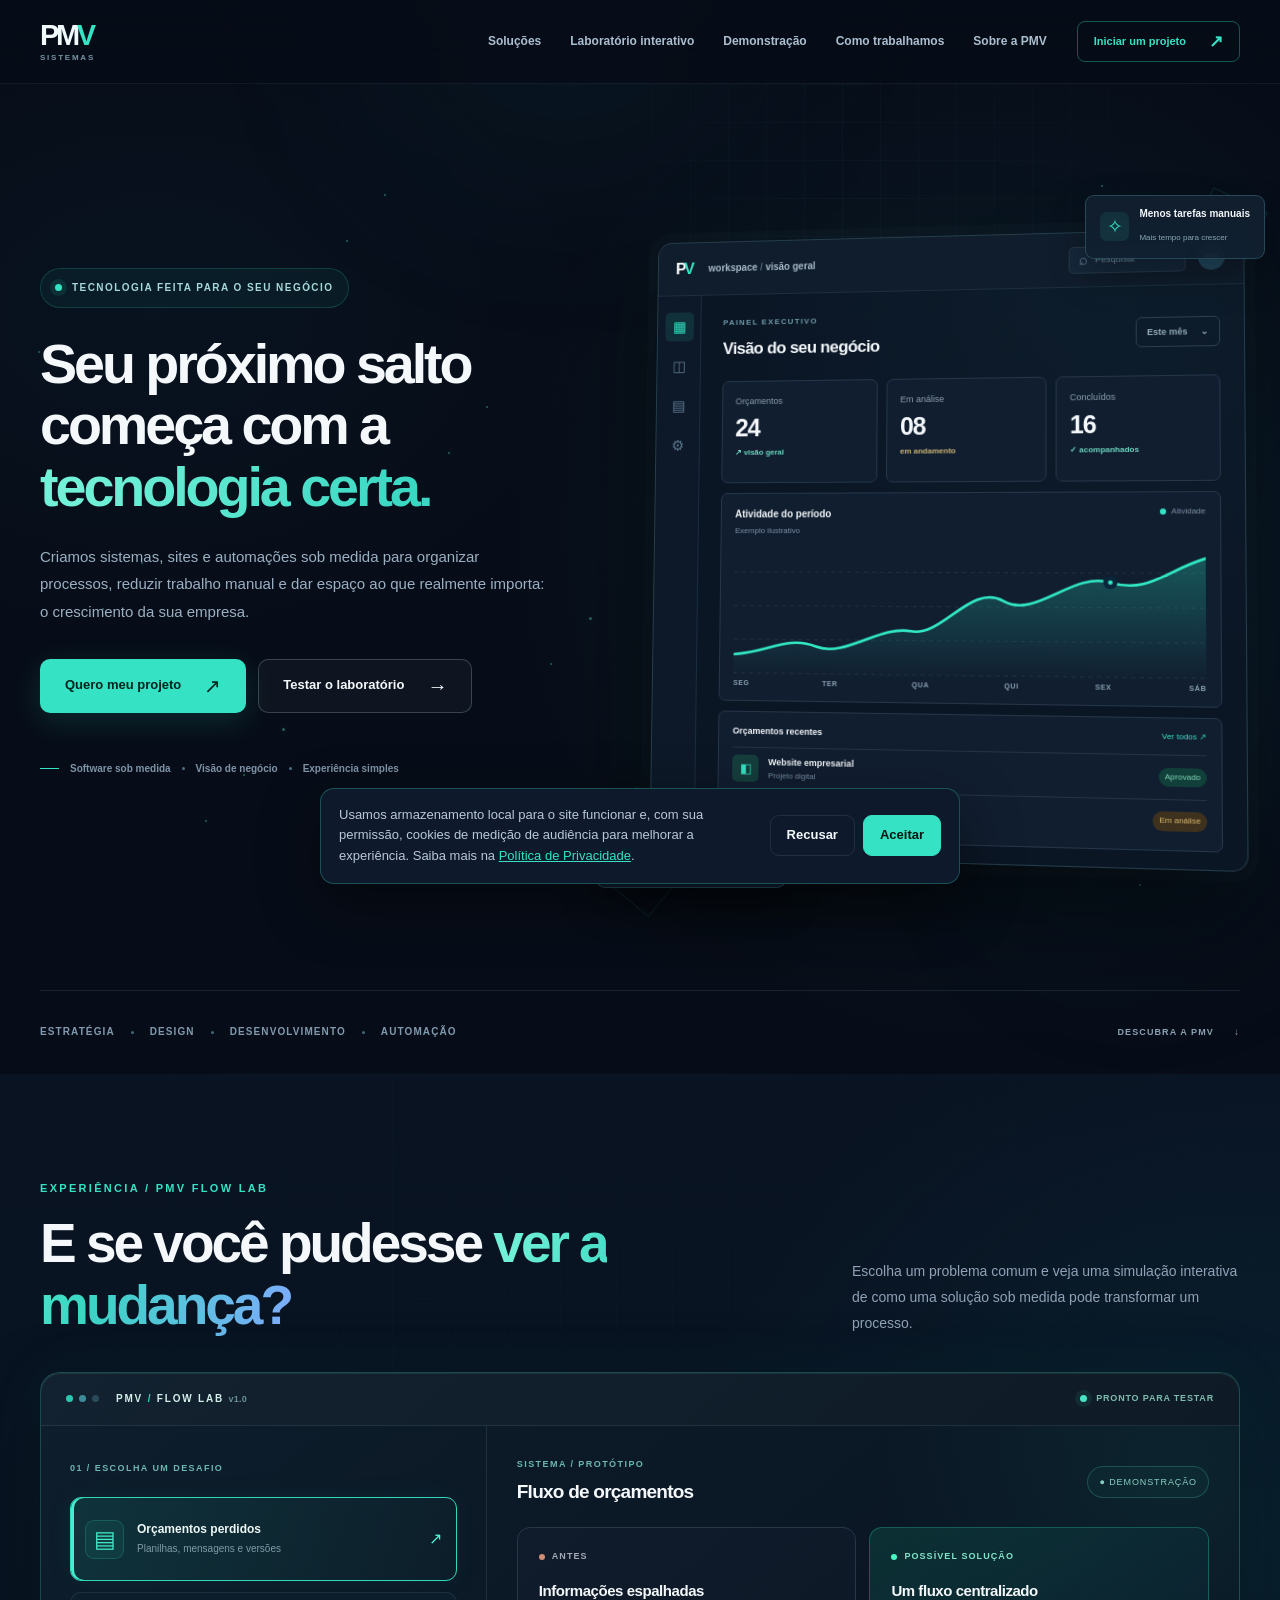
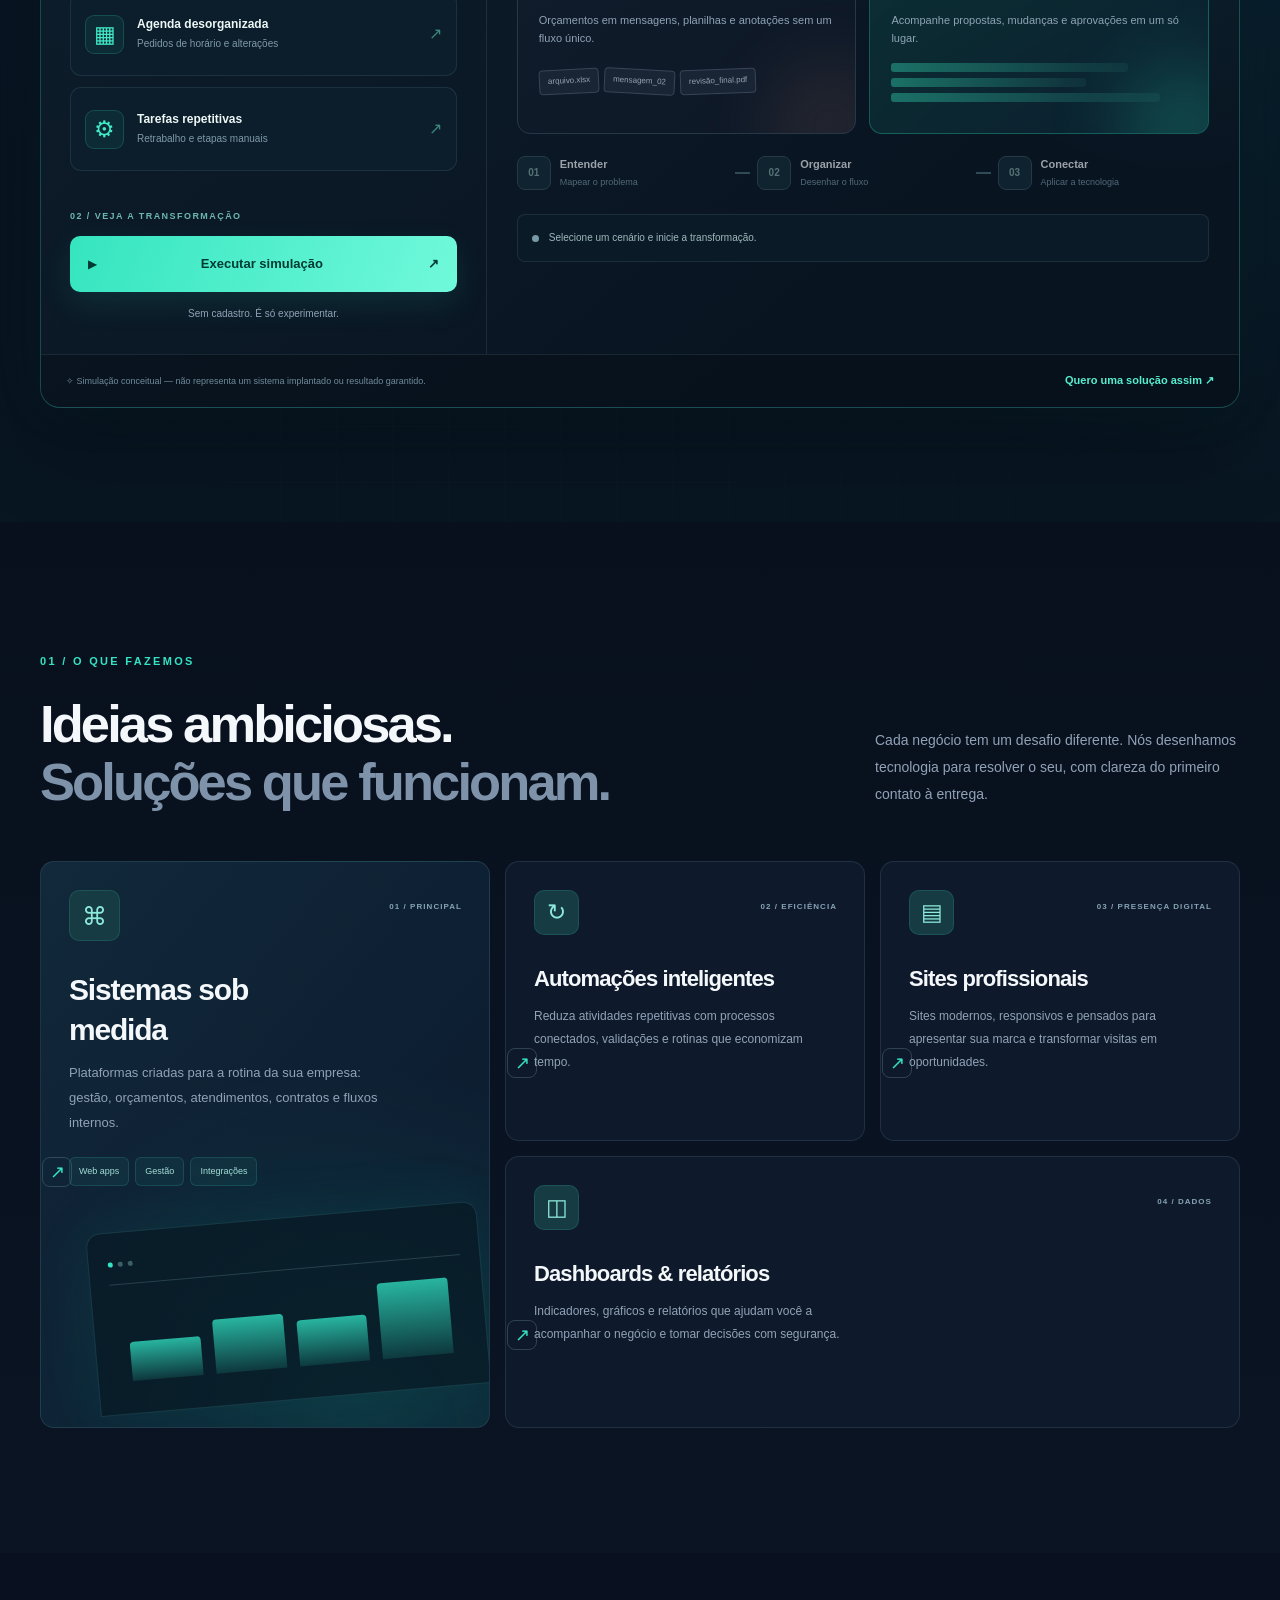
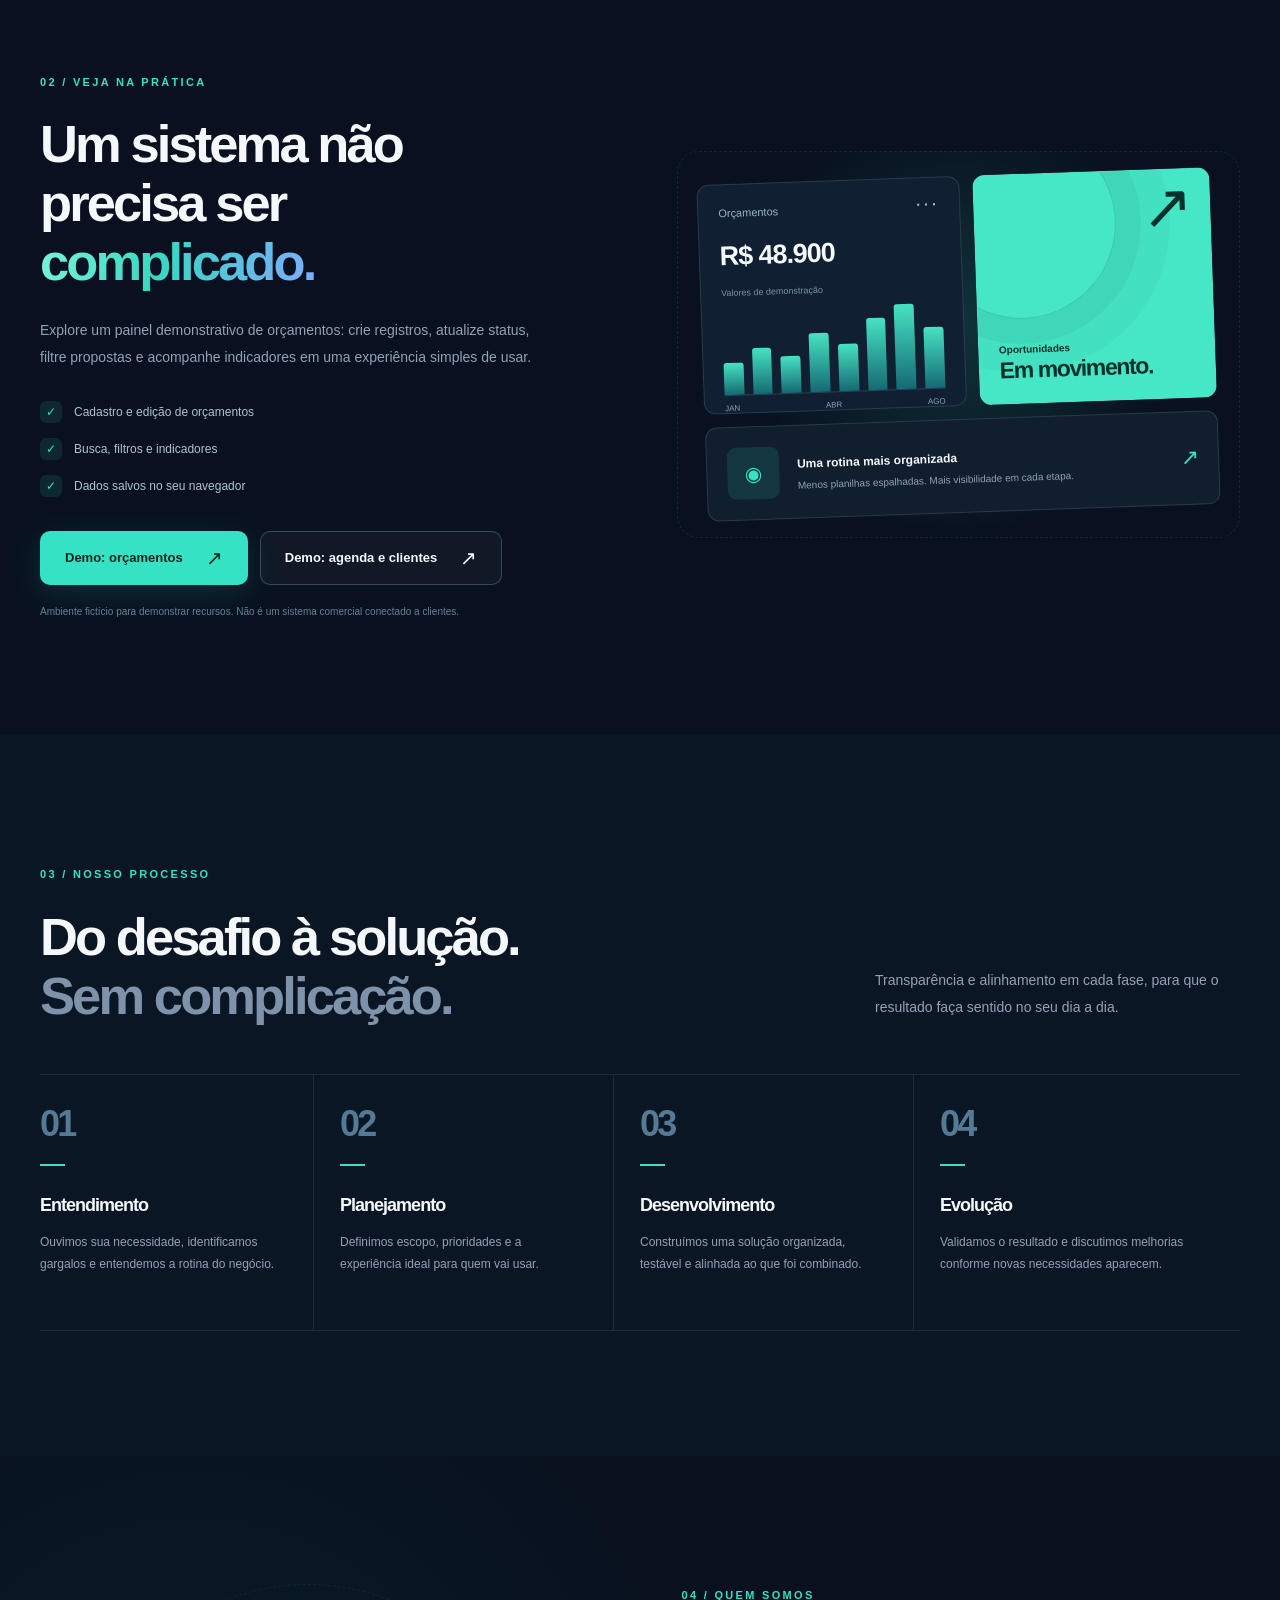
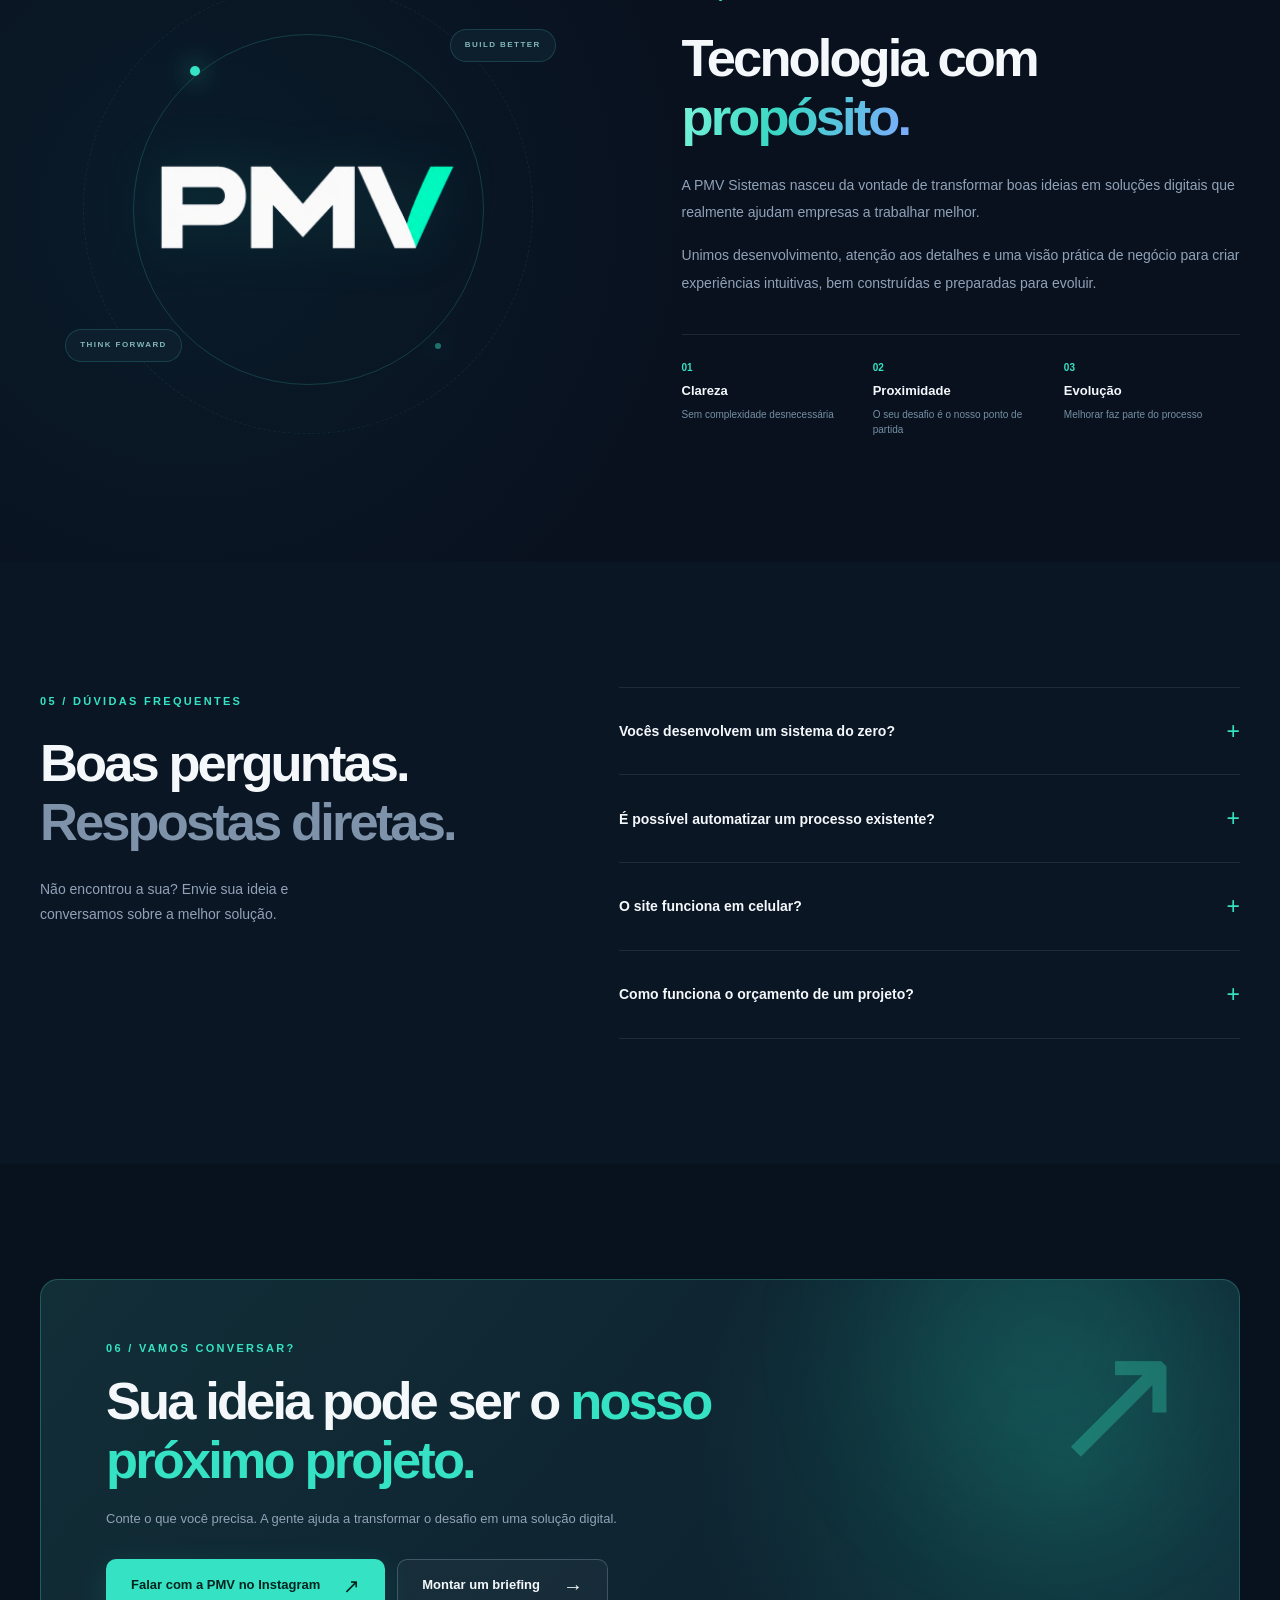
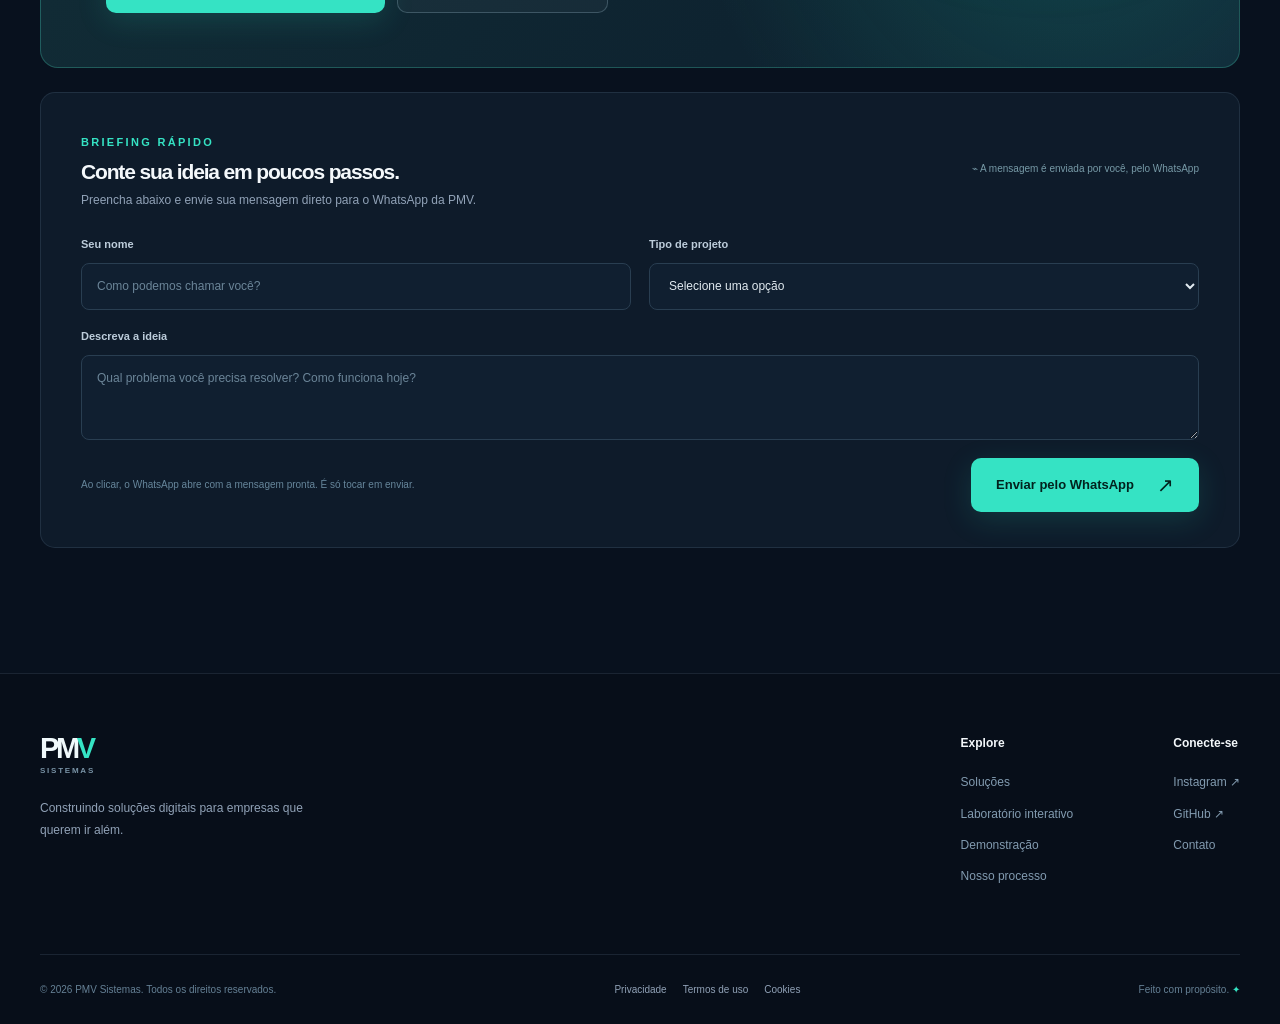
==== commit f3889e88: "feat: checklist de lançamento — páginas legais, cookies, SEO, 404 e anti-spam - Política de Privacid" ====
--- a/index.html
+++ b/index.html
@@ -5,7 +5,8 @@
 <meta name="theme-color" content="#070d18"><meta name="description" content="PMV Sistemas: softwares personalizados, automações, dashboards e sites profissionais para impulsionar seu negócio. Conheça nossas soluções digitais.">
 <meta property="og:type" content="website"><meta property="og:title" content="PMV Sistemas | Tecnologia que move negócios"><meta property="og:description" content="Transformamos processos em soluções digitais práticas. Conheça a PMV e explore uma demonstração de sistema de orçamentos.">
 <title>PMV Sistemas | Soluções digitais sob medida</title>
-<link rel="icon" href="assets/favicon.svg" type="image/svg+xml"><link rel="stylesheet" href="styles.css"><link rel="stylesheet" href="experience.css"><script src="main.js" defer></script><script src="experience.js" defer></script>
+<link rel="canonical" href="https://eduardodefreitas.github.io/PMV-SITE3/"><meta property="og:site_name" content="PMV Sistemas"><meta property="og:locale" content="pt_BR"><meta property="og:url" content="https://eduardodefreitas.github.io/PMV-SITE3/"><meta property="og:image" content="https://eduardodefreitas.github.io/PMV-SITE3/assets/og-image.jpg"><meta property="og:image:width" content="1200"><meta property="og:image:height" content="630"><meta property="og:image:alt" content="PMV Sistemas — Tecnologia que move negócios"><meta name="twitter:card" content="summary_large_image">
+<link rel="icon" href="assets/favicon.svg" type="image/svg+xml"><link rel="apple-touch-icon" href="assets/apple-touch-icon.png"><link rel="stylesheet" href="styles.css"><link rel="stylesheet" href="experience.css"><script src="main.js" defer></script><script src="experience.js" defer></script><script src="consent.js" defer></script>
 </head>
 <body>
 <a class="skip-link" href="#conteudo">Ir para o conteúdo</a><div class="scroll-progress" aria-hidden="true"></div>
@@ -81,11 +82,11 @@
 <div class="demo-showcase reveal"><div class="showcase-grid"><div class="showcase-card card-dark"><div class="showcase-top"><span>Orçamentos</span><span class="triple-dots">···</span></div><strong>R$ 48.900</strong><small>Valores de demonstração</small><div class="showcase-bars"><i style="height:38%"></i><i style="height:55%"></i><i style="height:44%"></i><i style="height:70%"></i><i style="height:56%"></i><i style="height:85%"></i><i style="height:100%"></i><i style="height:72%"></i></div><div class="showcase-axis"><span>JAN</span><span>ABR</span><span>AGO</span></div></div><div class="showcase-card card-accent"><span class="big-symbol">↗</span><span>Oportunidades</span><strong>Em movimento.</strong><div class="circle-orbit"></div></div><div class="showcase-card card-wide"><span class="status-orb">◉</span><div><strong>Uma rotina mais organizada</strong><p>Menos planilhas espalhadas. Mais visibilidade em cada etapa.</p></div><span class="right-arrow">↗</span></div></div></div>
 </div></section>
 <section class="section steps-section" id="processo"><div class="container"><div class="section-heading reveal"><div><p class="overline">03 / NOSSO PROCESSO</p><h2>Do desafio à solução.<br><span class="heading-muted">Sem complicação.</span></h2></div><p class="section-sidecopy">Transparência e alinhamento em cada fase, para que o resultado faça sentido no seu dia a dia.</p></div><div class="steps-grid"><article class="step-card reveal"><span class="step-index">01</span><span class="step-rule"></span><h3>Entendimento</h3><p>Ouvimos sua necessidade, identificamos gargalos e entendemos a rotina do negócio.</p></article><article class="step-card reveal"><span class="step-index">02</span><span class="step-rule"></span><h3>Planejamento</h3><p>Definimos escopo, prioridades e a experiência ideal para quem vai usar.</p></article><article class="step-card reveal"><span class="step-index">03</span><span class="step-rule"></span><h3>Desenvolvimento</h3><p>Construímos uma solução organizada, testável e alinhada ao que foi combinado.</p></article><article class="step-card reveal"><span class="step-index">04</span><span class="step-rule"></span><h3>Evolução</h3><p>Validamos o resultado e discutimos melhorias conforme novas necessidades aparecem.</p></article></div></div></section>
-<section class="section about-section" id="sobre"><div class="container about-grid"><div class="about-emblem reveal" aria-hidden="true"><div class="emblem-ring ring-one"></div><div class="emblem-ring ring-two"></div><img class="emblem-logo" src="assets/pmv-logo.png" alt="" width="915" height="315" loading="lazy"><span class="emblem-tag tag-one">BUILD BETTER</span><span class="emblem-tag tag-two">THINK FORWARD</span></div><div class="about-copy reveal"><p class="overline">04 / QUEM SOMOS</p><h2>Tecnologia com <span class="gradient-text">propósito.</span></h2><p>A PMV Sistemas nasceu da vontade de transformar boas ideias em soluções digitais que realmente ajudam empresas a trabalhar melhor.</p><p>Unimos desenvolvimento, atenção aos detalhes e uma visão prática de negócio para criar experiências intuitivas, bem construídas e preparadas para evoluir.</p><div class="about-values"><div><span>01</span><strong>Clareza</strong><small>Sem complexidade desnecessária</small></div><div><span>02</span><strong>Proximidade</strong><small>O seu desafio é o nosso ponto de partida</small></div><div><span>03</span><strong>Evolução</strong><small>Melhorar faz parte do processo</small></div></div></div></div></section>
+<section class="section about-section" id="sobre"><div class="container about-grid"><div class="about-emblem reveal" aria-hidden="true"><div class="emblem-ring ring-one"></div><div class="emblem-ring ring-two"></div><img class="emblem-logo" src="assets/pmv-logo-640.png" alt="" width="640" height="220" loading="lazy" decoding="async"><span class="emblem-tag tag-one">BUILD BETTER</span><span class="emblem-tag tag-two">THINK FORWARD</span></div><div class="about-copy reveal"><p class="overline">04 / QUEM SOMOS</p><h2>Tecnologia com <span class="gradient-text">propósito.</span></h2><p>A PMV Sistemas nasceu da vontade de transformar boas ideias em soluções digitais que realmente ajudam empresas a trabalhar melhor.</p><p>Unimos desenvolvimento, atenção aos detalhes e uma visão prática de negócio para criar experiências intuitivas, bem construídas e preparadas para evoluir.</p><div class="about-values"><div><span>01</span><strong>Clareza</strong><small>Sem complexidade desnecessária</small></div><div><span>02</span><strong>Proximidade</strong><small>O seu desafio é o nosso ponto de partida</small></div><div><span>03</span><strong>Evolução</strong><small>Melhorar faz parte do processo</small></div></div></div></div></section>
 <section class="section faq-section" id="duvidas"><div class="container faq-grid"><div class="reveal"><p class="overline">05 / DÚVIDAS FREQUENTES</p><h2>Boas perguntas.<br><span class="heading-muted">Respostas diretas.</span></h2><p class="faq-side">Não encontrou a sua? Envie sua ideia e conversamos sobre a melhor solução.</p></div><div class="faq-list reveal"><details><summary>Vocês desenvolvem um sistema do zero? <span>+</span></summary><p>Sim. O projeto é definido a partir da necessidade da empresa, considerando funcionalidades, usuários, fluxos e possíveis integrações.</p></details><details><summary>É possível automatizar um processo existente? <span>+</span></summary><p>Podemos analisar seu processo atual e avaliar integrações e rotinas para reduzir etapas manuais. A viabilidade depende das ferramentas envolvidas.</p></details><details><summary>O site funciona em celular? <span>+</span></summary><p>Nossos projetos web podem ser pensados desde o início para diferentes tamanhos de tela, com navegação e componentes responsivos.</p></details><details><summary>Como funciona o orçamento de um projeto? <span>+</span></summary><p>Primeiro entendemos o objetivo e as funcionalidades necessárias. Com o escopo mais claro, é possível conversar sobre uma proposta personalizada.</p></details></div></div></section>
 <section class="section contact-section" id="contato"><div class="container"><div class="contact-card reveal"><div class="contact-glow"></div><div class="contact-copy"><p class="overline">06 / VAMOS CONVERSAR?</p><h2>Sua ideia pode ser o <span>nosso próximo projeto.</span></h2><p>Conte o que você precisa. A gente ajuda a transformar o desafio em uma solução digital.</p><div class="contact-buttons"><a href="https://www.instagram.com/pmv_sistemas/" target="_blank" rel="noopener noreferrer" class="btn btn-primary">Falar com a PMV no Instagram <span>↗</span></a><a class="btn btn-outline" href="#briefing">Montar um briefing <span>→</span></a></div></div><div class="contact-symbol" aria-hidden="true">↗</div></div>
-<div class="briefing-panel" id="briefing"><div class="briefing-heading"><div><p class="overline">BRIEFING RÁPIDO</p><h3>Conte sua ideia em poucos passos.</h3><p>Preencha abaixo e envie sua mensagem direto para o WhatsApp da PMV.</p></div><span class="form-lock">⌁ A mensagem é enviada por você, pelo WhatsApp</span></div><form id="briefing-form" class="briefing-form"><label>Seu nome<input id="brief-name" type="text" maxlength="80" placeholder="Como podemos chamar você?" required autocomplete="name"></label><label>Tipo de projeto<select id="brief-type" required><option value="">Selecione uma opção</option><option>Sistema sob medida</option><option>Automação de processos</option><option>Site profissional</option><option>Dashboard ou relatório</option><option>Outro projeto</option></select></label><label class="form-wide">Descreva a ideia<textarea id="brief-description" rows="3" maxlength="700" required placeholder="Qual problema você precisa resolver? Como funciona hoje?"></textarea></label><div class="briefing-footer"><span>Ao clicar, o WhatsApp abre com a mensagem pronta. É só tocar em enviar.</span><button type="submit" class="btn btn-primary">Enviar pelo WhatsApp <span>↗</span></button></div></form><div class="briefing-result" id="briefing-result" hidden><p id="briefing-feedback" role="status"></p><div class="briefing-actions"><a id="wa-1" href="https://wa.me/5511987244587" target="_blank" rel="noopener noreferrer" class="text-link">WhatsApp atendimento 1 ↗</a><a id="wa-2" href="https://wa.me/5511926115699" target="_blank" rel="noopener noreferrer" class="text-link">WhatsApp atendimento 2 ↗</a></div></div></div>
+<div class="briefing-panel" id="briefing"><div class="briefing-heading"><div><p class="overline">BRIEFING RÁPIDO</p><h3>Conte sua ideia em poucos passos.</h3><p>Preencha abaixo e envie sua mensagem direto para o WhatsApp da PMV.</p></div><span class="form-lock">⌁ A mensagem é enviada por você, pelo WhatsApp</span></div><form id="briefing-form" class="briefing-form"><div class="hp-field" aria-hidden="true"><label>Não preencha este campo<input id="brief-website" type="text" name="website" tabindex="-1" autocomplete="off"></label></div><label>Seu nome<input id="brief-name" type="text" minlength="2" maxlength="80" placeholder="Como podemos chamar você?" required autocomplete="name"></label><label>Tipo de projeto<select id="brief-type" required><option value="">Selecione uma opção</option><option>Sistema sob medida</option><option>Automação de processos</option><option>Site profissional</option><option>Dashboard ou relatório</option><option>Outro projeto</option></select></label><label class="form-wide">Descreva a ideia<textarea id="brief-description" rows="3" minlength="10" maxlength="700" required placeholder="Qual problema você precisa resolver? Como funciona hoje?"></textarea></label><div class="briefing-footer"><span>Ao clicar, o WhatsApp abre com a mensagem pronta. É só tocar em enviar.</span><button type="submit" class="btn btn-primary">Enviar pelo WhatsApp <span>↗</span></button></div></form><div class="briefing-result" id="briefing-result" hidden><p id="briefing-feedback" role="status"></p><div class="briefing-actions"><a id="wa-1" href="https://wa.me/5511987244587" target="_blank" rel="noopener noreferrer" class="text-link">WhatsApp atendimento 1 ↗</a><a id="wa-2" href="https://wa.me/5511926115699" target="_blank" rel="noopener noreferrer" class="text-link">WhatsApp atendimento 2 ↗</a></div></div></div>
 </div></section>
 </main>
-<footer class="site-footer"><div class="container footer-top"><div><a class="brand" href="index.html"><span class="brand-letter">PM<span>V</span></span><span class="brand-caption">SISTEMAS</span></a><p>Construindo soluções digitais para empresas que querem ir além.</p></div><div class="footer-links"><div><strong>Explore</strong><a href="#solucoes">Soluções</a><a href="#laboratorio">Laboratório interativo</a><a href="demonstracao.html">Demonstração</a><a href="#processo">Nosso processo</a></div><div><strong>Conecte-se</strong><a href="https://www.instagram.com/pmv_sistemas/" target="_blank" rel="noopener noreferrer">Instagram ↗</a><a href="https://github.com/PMV-tech" target="_blank" rel="noopener noreferrer">GitHub ↗</a><a href="#contato">Contato</a></div></div></div><div class="container footer-bottom"><span>© <span data-year>2026</span> PMV Sistemas. Todos os direitos reservados.</span><span>Feito com propósito. <span class="accent">✦</span></span></div></footer>
+<footer class="site-footer"><div class="container footer-top"><div><a class="brand" href="index.html"><span class="brand-letter">PM<span>V</span></span><span class="brand-caption">SISTEMAS</span></a><p>Construindo soluções digitais para empresas que querem ir além.</p></div><div class="footer-links"><div><strong>Explore</strong><a href="#solucoes">Soluções</a><a href="#laboratorio">Laboratório interativo</a><a href="demonstracao.html">Demonstração</a><a href="#processo">Nosso processo</a></div><div><strong>Conecte-se</strong><a href="https://www.instagram.com/pmv_sistemas/" target="_blank" rel="noopener noreferrer">Instagram ↗</a><a href="https://github.com/PMV-tech" target="_blank" rel="noopener noreferrer">GitHub ↗</a><a href="#contato">Contato</a></div></div></div><div class="container footer-bottom"><span>© <span data-year>2026</span> PMV Sistemas. Todos os direitos reservados.</span><span class="footer-legal"><a href="privacidade.html">Privacidade</a><a href="termos.html">Termos de uso</a><a href="#" data-cookie-settings>Cookies</a></span><span>Feito com propósito. <span class="accent">✦</span></span></div></footer>
 </body></html>
--- a/styles.css
+++ b/styles.css
@@ -1,13 +1,13 @@
 :root{--bg:#070d18;--bg-2:#091322;--surface:#0c1727;--surface-2:#101e30;--white:#f4f8fb;--muted:#91a2b7;--soft:#b8c8d8;--border:rgba(156,190,221,.125);--teal:#35e3c4;--teal-d:#16a88f;--blue:#68a8ff;--max:1200px;--shadow:0 36px 100px rgba(0,0,0,.35)}
 *,*::before,*::after{box-sizing:border-box}html{scroll-behavior:smooth;scroll-padding-top:95px}body{margin:0;min-width:320px;background:var(--bg);color:var(--white);font-family:'DM Sans',Arial,sans-serif;line-height:1.6;-webkit-font-smoothing:antialiased}body.no-scroll{overflow:hidden}a{color:inherit;text-decoration:none}button,input,select,textarea{font:inherit}button{cursor:pointer}a,button,input,select,textarea,summary{outline-offset:4px}::selection{background:#16a88f;color:#001d1b}img,svg{max-width:100%}svg{display:block}h1,h2,h3,h4,p{margin:0}h1,h2,h3{font-family:'Manrope','DM Sans',sans-serif;letter-spacing:-.055em}h2{font-size:clamp(2.4rem,4.1vw,4.3rem);font-weight:800;line-height:1.12}h3{font-size:1.25rem;line-height:1.32}p{color:var(--muted)}.container{width:min(var(--max),calc(100% - 64px));margin-inline:auto}.section{position:relative}.skip-link{position:absolute;top:-100px;left:16px;z-index:999;background:var(--teal);color:#031710;padding:10px 16px;border-radius:8px}.skip-link:focus{top:8px}.ambient{position:absolute;border-radius:50%;filter:blur(95px);pointer-events:none;z-index:0}.ambient-a{width:360px;height:360px;background:rgba(25,108,129,.1);top:-190px;left:30%}.ambient-b{width:420px;height:600px;background:rgba(12,76,140,.095);top:320px;right:-230px}.gradient-text{background:linear-gradient(106deg,#73f1d8 5%,#39d7c2 43%,#7aaefa 96%);-webkit-background-clip:text;background-clip:text;color:transparent}.overline{display:inline-block;color:var(--teal);font-weight:800;font-size:11px;letter-spacing:.21em;margin-bottom:24px}.heading-muted{color:#7e93aa}.reveal{opacity:0;transform:translateY(24px);transition:opacity .7s ease,transform .7s cubic-bezier(.2,.7,.2,1)}.reveal.is-visible{opacity:1;transform:none}.btn{display:inline-flex;align-items:center;justify-content:center;gap:23px;min-height:54px;padding:0 24px;border-radius:10px;border:1px solid transparent;font-weight:800;font-size:13px;white-space:nowrap;transition:transform .2s,border-color .2s,background .2s,box-shadow .2s}.btn:hover{transform:translateY(-3px)}.btn span{font-size:20px;font-weight:500;line-height:1}.btn-primary{background:var(--teal);color:#02231e;box-shadow:0 8px 30px rgba(43,222,187,.15)}.btn-primary:hover{background:#7ef0d8;box-shadow:0 14px 38px rgba(43,222,187,.25)}.btn-outline{border-color:rgba(175,206,225,.25);background:rgba(255,255,255,.035);color:var(--white)}.btn-outline:hover{border-color:var(--teal);background:rgba(53,227,196,.08)}.text-link{color:var(--teal);font-size:13px;font-weight:800}.site-header{height:84px;display:flex;align-items:center;position:relative;z-index:50;border-bottom:1px solid rgba(184,206,229,.07);background:rgba(7,13,24,.83);backdrop-filter:blur(20px);-webkit-backdrop-filter:blur(20px);position:sticky;top:0}.header-inner{display:flex;align-items:center;justify-content:space-between;gap:30px;height:100%}.brand{display:flex;flex-direction:column;align-items:flex-start;justify-content:center;flex:0 0 auto;line-height:1}.brand-letter{font-family:'Manrope',sans-serif;font-size:29px;font-weight:800;letter-spacing:-.115em;color:#f0f9fb}.brand-letter span{color:var(--teal);margin-right:.12em}.brand-caption{display:flex;align-items:center;gap:6px;margin-top:4px;color:#7993a6;font-size:8px;font-weight:800;letter-spacing:.22em}.brand-caption span{color:var(--teal)}.primary-nav{display:flex;align-items:center;gap:29px;margin-left:auto}.primary-nav>a{font-size:12px;font-weight:700;color:#acbfd0;transition:color .2s}.primary-nav>a:hover,.primary-nav>a:focus-visible{color:var(--teal)}.header-cta{height:41px;padding:0 16px;display:flex;align-items:center;gap:23px;border:1px solid rgba(53,227,196,.35);border-radius:8px;color:var(--teal);font-weight:800;font-size:11px;white-space:nowrap;transition:background .2s}.header-cta:hover{background:rgba(53,227,196,.1)}.header-cta span{font-size:17px}.menu-toggle,.nav-mobile-contact{display:none!important}
 /* HERO */
-.hero{overflow:hidden;padding-top:103px;background:radial-gradient(ellipse 47% 66% at 77% 45%,rgba(15,90,122,.16),transparent 80%),radial-gradient(ellipse 46% 43% at 12% 23%,rgba(22,90,133,.07),transparent 78%)}.hero:before{content:'';position:absolute;top:0;right:0;width:58%;height:650px;background-image:linear-gradient(rgba(96,148,191,.052) 1px,transparent 1px),linear-gradient(90deg,rgba(96,148,191,.052) 1px,transparent 1px);background-size:38px 38px;mask-image:linear-gradient(90deg,transparent,black 40%,transparent 99%);pointer-events:none}.hero-layout{position:relative;display:grid;grid-template-columns:minmax(0,1fr) minmax(0,1.13fr);align-items:center;gap:52px;min-height:620px;padding-bottom:100px}.hero-copy{position:relative;z-index:5;padding-bottom:32px}.eyebrow{display:inline-flex;align-items:center;gap:10px;color:#a7d8d8;font-size:10px;font-weight:800;letter-spacing:.145em;background:rgba(46,215,194,.055);padding:11px 14px;border:1px solid rgba(53,227,196,.18);border-radius:100px;white-space:nowrap;margin-bottom:26px}.pulse{position:relative;display:inline-block;width:7px;height:7px;background:var(--teal);border-radius:50%;box-shadow:0 0 0 5px rgba(53,227,196,.1)}.hero h1{font-size:clamp(3rem,4.35vw,4.55rem);font-weight:800;line-height:1.105;max-width:620px}.hero-description{margin-top:24px;font-size:15px;line-height:1.85;max-width:507px;color:#9bb0c2}.hero-actions{display:flex;flex-wrap:wrap;gap:12px;margin-top:33px}.hero-proof{display:flex;align-items:center;flex-wrap:wrap;gap:11px;margin-top:48px;color:#7f94a8;font-size:10px;font-weight:700}.hero-proof-line{display:inline-block;width:19px;height:1px;background:var(--teal)}.dot-divider{width:3px;height:3px;background:#4b7185;border-radius:50%}.hero-visual{min-width:0;position:relative;padding:45px 0 30px 14px;perspective:1200px}.product-shell{width:100%;border:1px solid rgba(116,177,191,.25);background:#0b1625;border-radius:15px;overflow:hidden;box-shadow:0 45px 100px rgba(0,0,0,.6),0 0 0 10px rgba(255,255,255,.014),0 0 110px rgba(36,201,172,.045);position:relative;transform:rotateY(-6deg) rotateX(2.5deg);transform-origin:center;transition:transform .65s}.hero-visual:hover .product-shell{transform:rotateY(0deg) rotateX(0deg)}.product-top{display:flex;align-items:center;justify-content:space-between;height:55px;padding:0 18px;border-bottom:1px solid #1c2e40;background:#101d2c}.product-brand{display:flex;align-items:center;gap:17px;color:#a9bcc9;font-size:10px;font-weight:800}.pmv-mini{color:white;font-size:17px;letter-spacing:-.15em}.pmv-mini span{color:var(--teal)}.muted-slash{color:#4d6278}.product-controls{display:flex;align-items:center;gap:12px}.mini-search{width:115px;height:27px;border-radius:5px;background:#15273a;border:1px solid #26394a;color:#6f8ca0;display:flex;gap:7px;align-items:center;padding:0 9px;font-size:15px}.mini-search span{font-size:9px}.mini-avatar{width:26px;height:26px;border-radius:50%;background:#20465a;color:#8debd8;font-size:8px;font-weight:800;display:grid;place-items:center}.product-main{display:grid;grid-template-columns:46px 1fr}.product-side{display:flex;flex-direction:column;align-items:center;gap:11px;padding-top:17px;background:#0d1928;border-right:1px solid #1a2d40}.side-icon{width:30px;height:30px;display:grid;place-items:center;font-size:15px;color:#5c7890;border-radius:5px}.side-icon.active{background:rgba(47,217,187,.12);color:var(--teal)}.product-body{padding:23px 23px 17px;min-width:0;background:radial-gradient(circle at 78% 0,rgba(35,99,105,.09),transparent 55%)}.product-heading{display:flex;align-items:center;justify-content:space-between;gap:14px}.product-heading>div{display:flex;flex-direction:column;gap:6px}.product-heading small{font-size:8px;font-weight:800;letter-spacing:.17em;color:#6f9caa}.product-heading strong{font-family:'Manrope',sans-serif;font-size:17px;letter-spacing:-.035em}.product-period{font-size:9px;font-weight:700;color:#91aab9;padding:7px 10px;border:1px solid #2c3e50;border-radius:6px;white-space:nowrap}.product-period b{padding-left:10px}.mini-metrics{display:grid;grid-template-columns:repeat(3,minmax(0,1fr));gap:9px;margin-top:20px}.mini-metric{display:flex;flex-direction:column;align-items:flex-start;min-height:105px;padding:13px 13px 10px;background:#111e30;border:1px solid #26374a;border-radius:7px}.mini-metric small{font-size:9px;color:#8a9eaf}.mini-metric strong{font-family:'Manrope',sans-serif;font-size:25px;font-weight:800;line-height:1.6;letter-spacing:-.05em}.mini-positive,.mini-neutral{color:#6edac2;font-size:8px;font-weight:700}.mini-neutral{color:#cfb875}.mini-chart-card{margin-top:10px;background:#111e30;border:1px solid #26374a;border-radius:7px;padding:13px 14px 12px}.mini-chart-title{display:flex;justify-content:space-between;align-items:flex-start;gap:10px}.mini-chart-title>div{display:flex;flex-direction:column;gap:3px}.mini-chart-title strong{font-size:10px}.mini-chart-title span{color:#7d91a6;font-size:8px}.chart-legend{display:flex;align-items:center;gap:5px;white-space:nowrap}.chart-legend i{width:6px;height:6px;border-radius:50%;background:var(--teal)}.hero-chart{width:100%;height:132px;margin-top:9px}.chart-days{display:flex;justify-content:space-between;color:#6e879b;font-size:7px;font-weight:800;letter-spacing:.08em}.mini-table{margin-top:10px;border:1px solid #26374a;border-radius:7px;padding:12px 14px 7px;background:#111e30}.mini-table-head{display:flex;justify-content:space-between;font-size:9px;margin-bottom:9px}.mini-table-head>span{color:var(--teal);font-size:8px}.mini-row{display:flex;align-items:center;gap:10px;padding:7px 0;border-top:1px solid #243347}.mini-row-icon{width:27px;height:27px;border-radius:5px;background:#153e3c;color:var(--teal);display:grid;place-items:center;font-size:13px}.mini-row-icon.blue{color:#8ebbf9;background:#203449}.mini-row-main{font-size:9px;font-weight:800;flex:1}.mini-row-main small{display:block;font-size:8px;color:#798da3;font-weight:500}.status-chip{font-size:8px;padding:3px 6px;border-radius:100px}.status-chip.green{background:#113f39;color:#80d8bc}.status-chip.gold{background:#3e321e;color:#d9b86d}.floating-square{position:absolute;width:60px;height:60px;border:1px solid rgba(51,226,194,.12);transform:rotate(25deg);pointer-events:none}.floating-square-a{top:10px;right:-18px}.floating-square-b{bottom:-8px;left:-35px;width:93px;height:93px;transform:rotate(40deg)}.hero-float{display:flex;align-items:center;gap:10px;position:absolute;z-index:3;background:rgba(17,32,48,.95);border:1px solid rgba(85,158,171,.32);border-radius:9px;padding:10px 14px;box-shadow:0 18px 36px rgba(0,0,0,.28)}.hero-float-top{top:8px;right:-25px}.hero-float-bottom{bottom:2px;left:-35px}.hero-float strong{display:block;font-size:10px;white-space:nowrap}.hero-float small{font-size:8px;color:#87a7b1}.float-glyph{font-size:19px;color:var(--teal);display:grid;place-items:center;width:29px;height:29px;background:rgba(53,227,196,.1);border-radius:7px}.float-glyph.arrow{color:#9ac3ff;background:rgba(94,158,252,.1)}.hero-bottom{position:relative;display:flex;align-items:center;gap:16px;min-height:84px;border-top:1px solid var(--border);font-size:10px;letter-spacing:.11em;font-weight:800;color:#60798f}.hero-bottom>i{width:3px;height:3px;background:#406c79;border-radius:50%}.hero-bottom-scroll{margin-left:auto;display:flex;align-items:center;gap:20px;color:#8ba1b1}.hero-bottom-scroll span{font-size:9px}
+.hero{overflow:hidden;padding-top:103px;background:radial-gradient(ellipse 47% 66% at 77% 45%,rgba(15,90,122,.16),transparent 80%),radial-gradient(ellipse 46% 43% at 12% 23%,rgba(22,90,133,.07),transparent 78%)}.hero:before{content:'';position:absolute;top:0;right:0;width:58%;height:650px;background-image:linear-gradient(rgba(96,148,191,.052) 1px,transparent 1px),linear-gradient(90deg,rgba(96,148,191,.052) 1px,transparent 1px);background-size:38px 38px;mask-image:linear-gradient(90deg,transparent,black 40%,transparent 99%);pointer-events:none}.hero-layout{position:relative;display:grid;grid-template-columns:minmax(0,1fr) minmax(0,1.13fr);align-items:center;gap:52px;min-height:620px;padding-bottom:100px}.hero-copy{position:relative;z-index:5;padding-bottom:32px}.eyebrow{display:inline-flex;align-items:center;gap:10px;color:#a7d8d8;font-size:10px;font-weight:800;letter-spacing:.145em;background:rgba(46,215,194,.055);padding:11px 14px;border:1px solid rgba(53,227,196,.18);border-radius:100px;white-space:nowrap;margin-bottom:26px}.pulse{position:relative;display:inline-block;width:7px;height:7px;background:var(--teal);border-radius:50%;box-shadow:0 0 0 5px rgba(53,227,196,.1)}.hero h1{font-size:clamp(3rem,4.35vw,4.55rem);font-weight:800;line-height:1.105;max-width:620px}.hero-description{margin-top:24px;font-size:15px;line-height:1.85;max-width:507px;color:#9bb0c2}.hero-actions{display:flex;flex-wrap:wrap;gap:12px;margin-top:33px}.hero-proof{display:flex;align-items:center;flex-wrap:wrap;gap:11px;margin-top:48px;color:#7f94a8;font-size:10px;font-weight:700}.hero-proof-line{display:inline-block;width:19px;height:1px;background:var(--teal)}.dot-divider{width:3px;height:3px;background:#4b7185;border-radius:50%}.hero-visual{min-width:0;position:relative;padding:45px 0 30px 14px;perspective:1200px}.product-shell{width:100%;border:1px solid rgba(116,177,191,.25);background:#0b1625;border-radius:15px;overflow:hidden;box-shadow:0 45px 100px rgba(0,0,0,.6),0 0 0 10px rgba(255,255,255,.014),0 0 110px rgba(36,201,172,.045);position:relative;transform:rotateY(-6deg) rotateX(2.5deg);transform-origin:center;transition:transform .65s}.hero-visual:hover .product-shell{transform:rotateY(0deg) rotateX(0deg)}.product-top{display:flex;align-items:center;justify-content:space-between;height:55px;padding:0 18px;border-bottom:1px solid #1c2e40;background:#101d2c}.product-brand{display:flex;align-items:center;gap:17px;color:#a9bcc9;font-size:10px;font-weight:800}.pmv-mini{color:white;font-size:17px;letter-spacing:-.15em}.pmv-mini span{color:var(--teal)}.muted-slash{color:#4d6278}.product-controls{display:flex;align-items:center;gap:12px}.mini-search{width:115px;height:27px;border-radius:5px;background:#15273a;border:1px solid #26394a;color:#6f8ca0;display:flex;gap:7px;align-items:center;padding:0 9px;font-size:15px}.mini-search span{font-size:9px}.mini-avatar{width:26px;height:26px;border-radius:50%;background:#20465a;color:#8debd8;font-size:8px;font-weight:800;display:grid;place-items:center}.product-main{display:grid;grid-template-columns:46px 1fr}.product-side{display:flex;flex-direction:column;align-items:center;gap:11px;padding-top:17px;background:#0d1928;border-right:1px solid #1a2d40}.side-icon{width:30px;height:30px;display:grid;place-items:center;font-size:15px;color:#5c7890;border-radius:5px}.side-icon.active{background:rgba(47,217,187,.12);color:var(--teal)}.product-body{padding:23px 23px 17px;min-width:0;background:radial-gradient(circle at 78% 0,rgba(35,99,105,.09),transparent 55%)}.product-heading{display:flex;align-items:center;justify-content:space-between;gap:14px}.product-heading>div{display:flex;flex-direction:column;gap:6px}.product-heading small{font-size:8px;font-weight:800;letter-spacing:.17em;color:#6f9caa}.product-heading strong{font-family:'Manrope',sans-serif;font-size:17px;letter-spacing:-.035em}.product-period{font-size:9px;font-weight:700;color:#91aab9;padding:7px 10px;border:1px solid #2c3e50;border-radius:6px;white-space:nowrap}.product-period b{padding-left:10px}.mini-metrics{display:grid;grid-template-columns:repeat(3,minmax(0,1fr));gap:9px;margin-top:20px}.mini-metric{display:flex;flex-direction:column;align-items:flex-start;min-height:105px;padding:13px 13px 10px;background:#111e30;border:1px solid #26374a;border-radius:7px}.mini-metric small{font-size:9px;color:#8a9eaf}.mini-metric strong{font-family:'Manrope',sans-serif;font-size:25px;font-weight:800;line-height:1.6;letter-spacing:-.05em}.mini-positive,.mini-neutral{color:#6edac2;font-size:8px;font-weight:700}.mini-neutral{color:#cfb875}.mini-chart-card{margin-top:10px;background:#111e30;border:1px solid #26374a;border-radius:7px;padding:13px 14px 12px}.mini-chart-title{display:flex;justify-content:space-between;align-items:flex-start;gap:10px}.mini-chart-title>div{display:flex;flex-direction:column;gap:3px}.mini-chart-title strong{font-size:10px}.mini-chart-title span{color:#7d91a6;font-size:8px}.chart-legend{display:flex;align-items:center;gap:5px;white-space:nowrap}.chart-legend i{width:6px;height:6px;border-radius:50%;background:var(--teal)}.hero-chart{width:100%;height:132px;margin-top:9px}.chart-days{display:flex;justify-content:space-between;color:#8aa2b4;font-size:7px;font-weight:800;letter-spacing:.08em}.mini-table{margin-top:10px;border:1px solid #26374a;border-radius:7px;padding:12px 14px 7px;background:#111e30}.mini-table-head{display:flex;justify-content:space-between;font-size:9px;margin-bottom:9px}.mini-table-head>span{color:var(--teal);font-size:8px}.mini-row{display:flex;align-items:center;gap:10px;padding:7px 0;border-top:1px solid #243347}.mini-row-icon{width:27px;height:27px;border-radius:5px;background:#153e3c;color:var(--teal);display:grid;place-items:center;font-size:13px}.mini-row-icon.blue{color:#8ebbf9;background:#203449}.mini-row-main{font-size:9px;font-weight:800;flex:1}.mini-row-main small{display:block;font-size:8px;color:#798da3;font-weight:500}.status-chip{font-size:8px;padding:3px 6px;border-radius:100px}.status-chip.green{background:#113f39;color:#80d8bc}.status-chip.gold{background:#3e321e;color:#d9b86d}.floating-square{position:absolute;width:60px;height:60px;border:1px solid rgba(51,226,194,.12);transform:rotate(25deg);pointer-events:none}.floating-square-a{top:10px;right:-18px}.floating-square-b{bottom:-8px;left:-35px;width:93px;height:93px;transform:rotate(40deg)}.hero-float{display:flex;align-items:center;gap:10px;position:absolute;z-index:3;background:rgba(17,32,48,.95);border:1px solid rgba(85,158,171,.32);border-radius:9px;padding:10px 14px;box-shadow:0 18px 36px rgba(0,0,0,.28)}.hero-float-top{top:8px;right:-25px}.hero-float-bottom{bottom:2px;left:-35px}.hero-float strong{display:block;font-size:10px;white-space:nowrap}.hero-float small{font-size:8px;color:#87a7b1}.float-glyph{font-size:19px;color:var(--teal);display:grid;place-items:center;width:29px;height:29px;background:rgba(53,227,196,.1);border-radius:7px}.float-glyph.arrow{color:#9ac3ff;background:rgba(94,158,252,.1)}.hero-bottom{position:relative;display:flex;align-items:center;gap:16px;min-height:84px;border-top:1px solid var(--border);font-size:10px;letter-spacing:.11em;font-weight:800;color:#8199ad}.hero-bottom>i{width:3px;height:3px;background:#406c79;border-radius:50%}.hero-bottom-scroll{margin-left:auto;display:flex;align-items:center;gap:20px;color:#8ba1b1}.hero-bottom-scroll span{font-size:9px}
 /* SERVICES */
-.feature-section{padding:125px 0;background:linear-gradient(180deg,#08101d,#0a1423)}.section-heading{display:flex;justify-content:space-between;align-items:end;gap:60px;margin-bottom:49px}.section-sidecopy{max-width:365px;font-size:14px;line-height:1.9;margin-bottom:5px}.service-grid{display:grid;grid-template-columns:1.25fr 1fr 1fr;gap:15px}.service-card{position:relative;min-height:263px;padding:28px;border:1px solid var(--border);border-radius:14px;background:#0e1a2b;overflow:hidden;transition:border-color .2s,transform .25s}.service-card:hover{border-color:rgba(53,227,196,.35);transform:translateY(-4px)}.service-featured{grid-row:span 2;min-height:542px;background:radial-gradient(circle at 70% 100%,rgba(15,179,149,.16),transparent 56%),linear-gradient(130deg,#11293a,#0d1e31 65%)}.service-icon{display:grid;place-items:center;width:45px;height:45px;font-size:23px;color:#8de9dc;background:#163b43;border:1px solid rgba(54,219,196,.15);border-radius:10px;margin-bottom:29px}.service-icon.icon-highlight{width:51px;height:51px;font-size:25px}.service-number{position:absolute;top:39px;right:27px;font-size:8px;letter-spacing:.13em;color:#5c7c90;font-weight:800}.service-card h3{font-size:22px;letter-spacing:-.04em}.service-card p{font-size:12px;line-height:1.9;margin-top:12px;max-width:330px}.service-featured h3{font-size:30px;max-width:240px}.service-featured p{font-size:13px}.service-tags{display:flex;gap:6px;margin-top:22px;flex-wrap:wrap}.service-tags span{font-size:9px;color:#a4ddd9;border:1px solid rgba(63,199,177,.18);padding:6px 9px;border-radius:6px;background:rgba(56,210,184,.065)}.service-link{position:absolute;bottom:26px;right:27px;width:30px;height:30px;display:grid;place-items:center;border:1px solid rgba(138,182,195,.26);border-radius:8px;color:var(--teal);font-size:18px;transition:background .2s}.service-link:hover{background:rgba(53,227,196,.13)}.service-featured .service-link{bottom:29px}.service-decoration{position:absolute;bottom:-18px;left:32px;right:60px;height:183px;border:1px solid rgba(83,182,187,.19);border-radius:14px 14px 0 0;background:rgba(7,23,33,.62);box-shadow:0 0 60px rgba(25,169,153,.085);overflow:hidden;transform:rotate(-5deg);transform-origin:bottom left}.deco-window{padding:16px 19px}.deco-window>span{display:inline-block;background:#3c5f67;width:5px;height:5px;margin-right:5px;border-radius:50%}.deco-window>span:first-child{background:var(--teal)}.deco-bars{height:115px;display:flex;align-items:end;gap:13px;padding:17px 15px;border-top:1px solid #26404c;margin-top:9px}.deco-bars i{flex:1;border-radius:4px 4px 0 0;background:linear-gradient(0deg,rgba(49,226,195,.13),rgba(49,226,195,.77))}.deco-bars i:nth-child(1){height:48%}.deco-bars i:nth-child(2){height:67%}.deco-bars i:nth-child(3){height:57%}.deco-bars i:nth-child(4){height:94%}
+.feature-section{padding:125px 0;background:linear-gradient(180deg,#08101d,#0a1423)}.section-heading{display:flex;justify-content:space-between;align-items:end;gap:60px;margin-bottom:49px}.section-sidecopy{max-width:365px;font-size:14px;line-height:1.9;margin-bottom:5px}.service-grid{display:grid;grid-template-columns:1.25fr 1fr 1fr;gap:15px}.service-card{position:relative;min-height:263px;padding:28px;border:1px solid var(--border);border-radius:14px;background:#0e1a2b;overflow:hidden;transition:border-color .2s,transform .25s}.service-card:hover{border-color:rgba(53,227,196,.35);transform:translateY(-4px)}.service-featured{grid-row:span 2;min-height:542px;background:radial-gradient(circle at 70% 100%,rgba(15,179,149,.16),transparent 56%),linear-gradient(130deg,#11293a,#0d1e31 65%)}.service-icon{display:grid;place-items:center;width:45px;height:45px;font-size:23px;color:#8de9dc;background:#163b43;border:1px solid rgba(54,219,196,.15);border-radius:10px;margin-bottom:29px}.service-icon.icon-highlight{width:51px;height:51px;font-size:25px}.service-number{position:absolute;top:39px;right:27px;font-size:8px;letter-spacing:.13em;color:#86a2b5;font-weight:800}.service-card h3{font-size:22px;letter-spacing:-.04em}.service-card p{font-size:12px;line-height:1.9;margin-top:12px;max-width:330px}.service-featured h3{font-size:30px;max-width:240px}.service-featured p{font-size:13px}.service-tags{display:flex;gap:6px;margin-top:22px;flex-wrap:wrap}.service-tags span{font-size:9px;color:#a4ddd9;border:1px solid rgba(63,199,177,.18);padding:6px 9px;border-radius:6px;background:rgba(56,210,184,.065)}.service-link{position:absolute;bottom:26px;right:27px;width:30px;height:30px;display:grid;place-items:center;border:1px solid rgba(138,182,195,.26);border-radius:8px;color:var(--teal);font-size:18px;transition:background .2s}.service-link:hover{background:rgba(53,227,196,.13)}.service-featured .service-link{bottom:29px}.service-decoration{position:absolute;bottom:-18px;left:32px;right:60px;height:183px;border:1px solid rgba(83,182,187,.19);border-radius:14px 14px 0 0;background:rgba(7,23,33,.62);box-shadow:0 0 60px rgba(25,169,153,.085);overflow:hidden;transform:rotate(-5deg);transform-origin:bottom left}.deco-window{padding:16px 19px}.deco-window>span{display:inline-block;background:#3c5f67;width:5px;height:5px;margin-right:5px;border-radius:50%}.deco-window>span:first-child{background:var(--teal)}.deco-bars{height:115px;display:flex;align-items:end;gap:13px;padding:17px 15px;border-top:1px solid #26404c;margin-top:9px}.deco-bars i{flex:1;border-radius:4px 4px 0 0;background:linear-gradient(0deg,rgba(49,226,195,.13),rgba(49,226,195,.77))}.deco-bars i:nth-child(1){height:48%}.deco-bars i:nth-child(2){height:67%}.deco-bars i:nth-child(3){height:57%}.deco-bars i:nth-child(4){height:94%}
 /* DEMONSTRATION */
-.demo-section{padding:115px 0;background:#091120}.demo-grid{display:grid;grid-template-columns:minmax(0,1fr) minmax(0,1.05fr);gap:100px;align-items:center}.demo-copy h2{max-width:520px}.demo-copy>p:not(.overline){max-width:510px;font-size:14px;line-height:1.95;margin-top:25px}.check-list{padding:0;margin:30px 0 34px;list-style:none;display:grid;gap:15px}.check-list li{color:#afc2d0;font-size:12px;display:flex;align-items:center;gap:12px}.check-list li span{color:var(--teal);width:22px;height:22px;border-radius:6px;background:rgba(53,227,196,.11);display:grid;place-items:center;font-size:12px}.demo-caveat{display:block;max-width:440px;font-size:10px;line-height:1.7;color:#638298;margin-top:18px}.demo-showcase{padding:25px;background:radial-gradient(circle at 50% 44%,rgba(44,215,183,.17),transparent 60%);position:relative}.demo-showcase:before{content:'';position:absolute;inset:0;border:1px dashed rgba(83,199,194,.13);border-radius:22px}.showcase-grid{display:grid;grid-template-columns:1.05fr .95fr;grid-template-rows:230px auto;gap:13px;position:relative;transform:rotate(-2deg)}.showcase-card{overflow:hidden;border-radius:12px;border:1px solid rgba(137,185,196,.19);padding:20px}.card-dark{background:#101f31}.showcase-top{display:flex;justify-content:space-between;color:#99b6c3;font-size:11px}.triple-dots{font-size:21px;letter-spacing:2px;line-height:.5}.card-dark>strong{font-family:'Manrope',sans-serif;font-weight:800;display:block;font-size:27px;margin-top:12px;letter-spacing:-.04em}.card-dark>small{color:#7795a4;font-size:9px}.showcase-bars{display:flex;gap:9px;align-items:end;height:86px;margin-top:7px;border-bottom:1px solid #254357}.showcase-bars i{display:block;flex:1;min-width:0;border-radius:3px 3px 0 0;background:linear-gradient(0deg,#156a73,#47e2c2)}.showcase-axis{display:flex;justify-content:space-between;font-size:8px;color:#5f8297;margin-top:7px}.card-accent{background:#46e7c7;color:#06302a;display:flex;flex-direction:column;justify-content:flex-end;position:relative}.card-accent>span:not(.big-symbol){font-size:10px;font-weight:800;position:relative;z-index:1}.card-accent>strong{font-size:23px;letter-spacing:-.06em;line-height:1.1;position:relative;z-index:1}.big-symbol{font-family:'Manrope',sans-serif;position:absolute;top:6px;right:16px;font-size:62px;line-height:1}.circle-orbit{position:absolute;width:190px;height:190px;border:1px solid rgba(2,63,53,.18);border-radius:50%;top:-46px;left:-49px;box-shadow:0 0 0 25px rgba(2,63,53,.06),0 0 0 54px rgba(2,63,53,.04)}.card-wide{grid-column:1/-1;display:flex;align-items:center;gap:18px;background:#101e2d}.status-orb{display:grid;place-items:center;border-radius:9px;background:rgba(53,227,196,.12);color:var(--teal);font-size:20px;width:52px;height:52px;flex:0 0 52px}.card-wide strong{font-size:12px}.card-wide p{font-size:10px;margin-top:3px}.right-arrow{margin-left:auto;color:var(--teal);font-size:22px}
+.demo-section{padding:115px 0;background:#091120}.demo-grid{display:grid;grid-template-columns:minmax(0,1fr) minmax(0,1.05fr);gap:100px;align-items:center}.demo-copy h2{max-width:520px}.demo-copy>p:not(.overline){max-width:510px;font-size:14px;line-height:1.95;margin-top:25px}.check-list{padding:0;margin:30px 0 34px;list-style:none;display:grid;gap:15px}.check-list li{color:#afc2d0;font-size:12px;display:flex;align-items:center;gap:12px}.check-list li span{color:var(--teal);width:22px;height:22px;border-radius:6px;background:rgba(53,227,196,.11);display:grid;place-items:center;font-size:12px}.demo-caveat{display:block;max-width:440px;font-size:10px;line-height:1.7;color:#638298;margin-top:18px}.demo-showcase{padding:25px;background:radial-gradient(circle at 50% 44%,rgba(44,215,183,.17),transparent 60%);position:relative}.demo-showcase:before{content:'';position:absolute;inset:0;border:1px dashed rgba(83,199,194,.13);border-radius:22px}.showcase-grid{display:grid;grid-template-columns:1.05fr .95fr;grid-template-rows:230px auto;gap:13px;position:relative;transform:rotate(-2deg)}.showcase-card{overflow:hidden;border-radius:12px;border:1px solid rgba(137,185,196,.19);padding:20px}.card-dark{background:#101f31}.showcase-top{display:flex;justify-content:space-between;color:#99b6c3;font-size:11px}.triple-dots{font-size:21px;letter-spacing:2px;line-height:.5}.card-dark>strong{font-family:'Manrope',sans-serif;font-weight:800;display:block;font-size:27px;margin-top:12px;letter-spacing:-.04em}.card-dark>small{color:#7795a4;font-size:9px}.showcase-bars{display:flex;gap:9px;align-items:end;height:86px;margin-top:7px;border-bottom:1px solid #254357}.showcase-bars i{display:block;flex:1;min-width:0;border-radius:3px 3px 0 0;background:linear-gradient(0deg,#156a73,#47e2c2)}.showcase-axis{display:flex;justify-content:space-between;font-size:8px;color:#87a5b8;margin-top:7px}.card-accent{background:#46e7c7;color:#06302a;display:flex;flex-direction:column;justify-content:flex-end;position:relative}.card-accent>span:not(.big-symbol){font-size:10px;font-weight:800;position:relative;z-index:1}.card-accent>strong{font-size:23px;letter-spacing:-.06em;line-height:1.1;position:relative;z-index:1}.big-symbol{font-family:'Manrope',sans-serif;position:absolute;top:6px;right:16px;font-size:62px;line-height:1}.circle-orbit{position:absolute;width:190px;height:190px;border:1px solid rgba(2,63,53,.18);border-radius:50%;top:-46px;left:-49px;box-shadow:0 0 0 25px rgba(2,63,53,.06),0 0 0 54px rgba(2,63,53,.04)}.card-wide{grid-column:1/-1;display:flex;align-items:center;gap:18px;background:#101e2d}.status-orb{display:grid;place-items:center;border-radius:9px;background:rgba(53,227,196,.12);color:var(--teal);font-size:20px;width:52px;height:52px;flex:0 0 52px}.card-wide strong{font-size:12px}.card-wide p{font-size:10px;margin-top:3px}.right-arrow{margin-left:auto;color:var(--teal);font-size:22px}
 /* STEPS */
-.steps-section{padding:125px 0;background:#0b1625}.steps-grid{display:grid;grid-template-columns:repeat(4,1fr);border-top:1px solid var(--border);border-bottom:1px solid var(--border)}.step-card{position:relative;padding:31px 28px 42px 0;min-height:255px}.step-card:not(:last-child){border-right:1px solid var(--border);margin-right:26px}.step-index{font-family:'Manrope',sans-serif;font-size:36px;font-weight:800;line-height:1;letter-spacing:-.08em;color:#29465b}.step-rule{display:block;width:25px;height:2px;background:var(--teal);margin-top:20px;margin-bottom:28px}.step-card h3{font-size:18px}.step-card p{font-size:12px;line-height:1.85;margin-top:13px}
+.steps-section{padding:125px 0;background:#0b1625}.steps-grid{display:grid;grid-template-columns:repeat(4,1fr);border-top:1px solid var(--border);border-bottom:1px solid var(--border)}.step-card{position:relative;padding:31px 28px 42px 0;min-height:255px}.step-card:not(:last-child){border-right:1px solid var(--border);margin-right:26px}.step-index{font-family:'Manrope',sans-serif;font-size:36px;font-weight:800;line-height:1;letter-spacing:-.08em;color:#557a93}.step-rule{display:block;width:25px;height:2px;background:var(--teal);margin-top:20px;margin-bottom:28px}.step-card h3{font-size:18px}.step-card p{font-size:12px;line-height:1.85;margin-top:13px}
 /* ABOUT */
 .about-section{padding:125px 0;background:radial-gradient(circle at 15% 50%,rgba(15,114,127,.11),transparent 44%),#09111f}.about-grid{display:grid;grid-template-columns:.98fr 1.02fr;gap:105px;align-items:center}.about-emblem{aspect-ratio:1/1;max-width:450px;display:grid;place-items:center;position:relative;margin-inline:auto}.emblem-ring{position:absolute;border:1px solid rgba(65,215,196,.2);border-radius:50%;inset:11%}.ring-two{inset:0;border-color:rgba(65,215,196,.09);border-style:dashed;animation:slow-spin 70s linear infinite}.ring-one:before,.ring-one:after{content:'';position:absolute;width:10px;height:10px;border-radius:50%;background:var(--teal);box-shadow:0 0 24px var(--teal)}.ring-one:before{top:9%;left:16%}.ring-one:after{bottom:10%;right:12%;width:6px;height:6px;opacity:.45}.emblem-brand{font:800 clamp(4rem,8vw,7rem)/1 'Manrope',sans-serif;letter-spacing:-.14em;text-shadow:0 0 40px rgba(19,223,184,.1)}.emblem-brand span{color:var(--teal)}.emblem-tag{position:absolute;padding:9px 14px;font-size:8px;font-weight:800;letter-spacing:.18em;color:#82b8b9;border:1px solid rgba(61,178,171,.24);background:#0d1e2c;border-radius:100px}.tag-one{top:10%;right:-5%}.tag-two{bottom:16%;left:-4%}.about-copy h2{max-width:530px}.about-copy>p:not(.overline){font-size:14px;line-height:1.95;margin-top:25px;max-width:600px}.about-copy>p:not(.overline)+p{margin-top:16px}.about-values{display:grid;grid-template-columns:repeat(3,1fr);gap:15px;margin-top:37px;padding-top:25px;border-top:1px solid var(--border)}.about-values>div{display:flex;flex-direction:column;gap:5px}.about-values span{color:var(--teal);font-size:10px;font-weight:800}.about-values strong{font-family:'Manrope',sans-serif;font-size:13px}.about-values small{color:#7490a3;font-size:10px;line-height:1.5}
 /* FAQ */
@@ -30,3 +30,9 @@
 @media(min-width:601px) and (max-width:900px){.service-featured{grid-column:1/-1;grid-row:auto;min-height:450px}.service-card:nth-child(4){grid-column:1/-1}}
 
 .briefing-actions{display:flex;flex-wrap:wrap;gap:12px 24px}.briefing-actions a{white-space:nowrap}@media(max-width:640px){.briefing-result{flex-direction:column;align-items:flex-start}}
+/* COOKIE BANNER */
+.cookie-banner{position:fixed;left:16px;right:16px;bottom:16px;z-index:1000;max-width:640px;margin-inline:auto;display:flex;align-items:center;gap:18px;padding:16px 18px;background:#0e1a2b;border:1px solid rgba(53,227,196,.28);border-radius:14px;box-shadow:0 20px 60px rgba(0,0,0,.45)}.cookie-banner p{font-size:13px;line-height:1.6;color:var(--soft)}.cookie-banner a{color:var(--teal);text-decoration:underline}.cookie-actions{display:flex;gap:8px;flex-shrink:0}.cookie-btn{padding:9px 16px;border-radius:9px;font-size:13px;font-weight:700;border:1px solid var(--border);background:transparent;color:var(--white)}.cookie-accept{background:var(--teal);border-color:var(--teal);color:#031710}@media(max-width:560px){.cookie-banner{flex-direction:column;align-items:stretch}.cookie-actions{justify-content:flex-end}}
+/* LEGAL PAGES */
+.legal-page{max-width:780px;margin:0 auto;padding:120px 16px 80px}.legal-page h1{font-size:clamp(2rem,4vw,3rem);margin:10px 0 8px}.legal-page h2{font-size:1.35rem;letter-spacing:-.02em;margin:38px 0 10px}.legal-page p,.legal-page li{color:var(--soft);font-size:15px;line-height:1.8}.legal-page p+p{margin-top:12px}.legal-page ul{padding-left:20px}.legal-page a{color:var(--teal);text-decoration:underline}.legal-updated{color:var(--muted);font-size:13px}.legal-top{position:absolute;top:0;left:0;right:0;padding:24px 16px;max-width:780px;margin:0 auto;display:flex;justify-content:space-between;align-items:center}.legal-top a.back{color:var(--soft);font-size:14px}
+.footer-legal{display:flex;flex-wrap:wrap;gap:16px}.footer-legal a{color:var(--muted)}.footer-legal a:hover{color:var(--white)}
+.hp-field{position:absolute!important;left:-9999px;width:1px;height:1px;overflow:hidden}
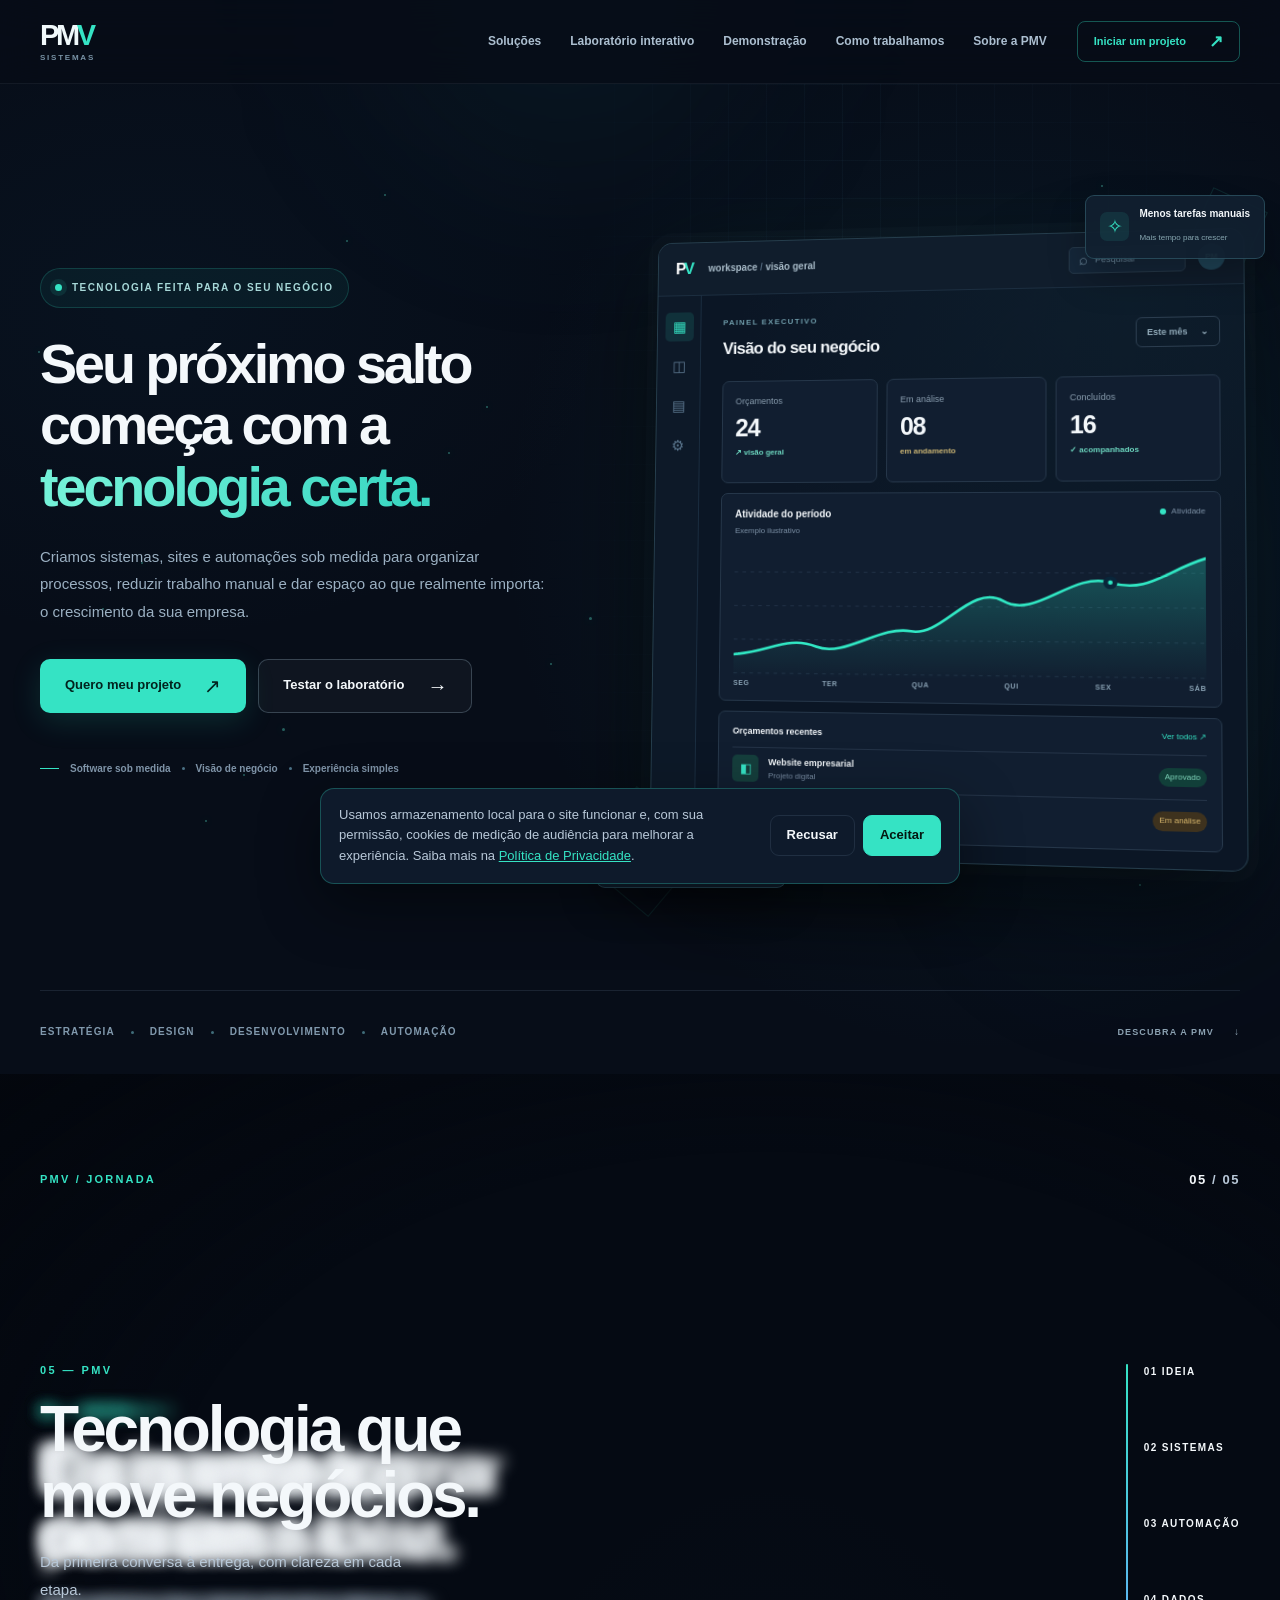
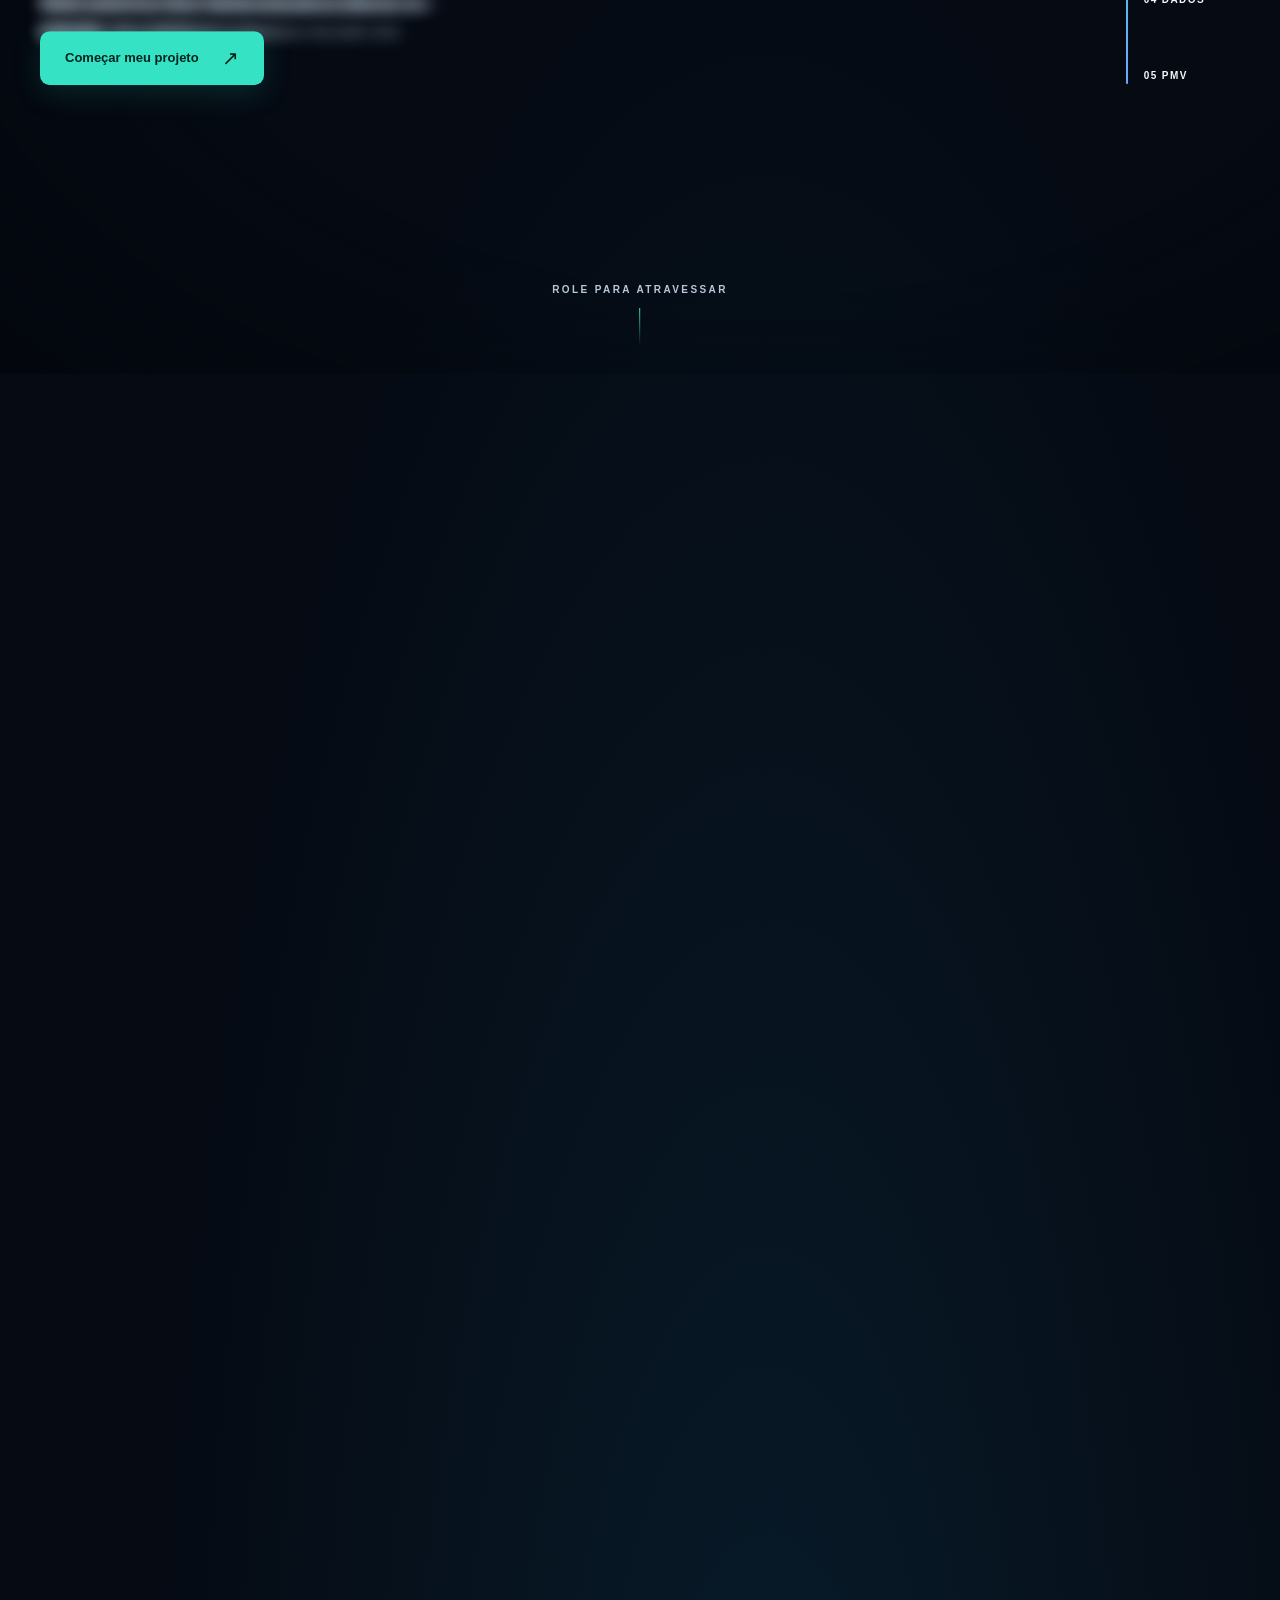
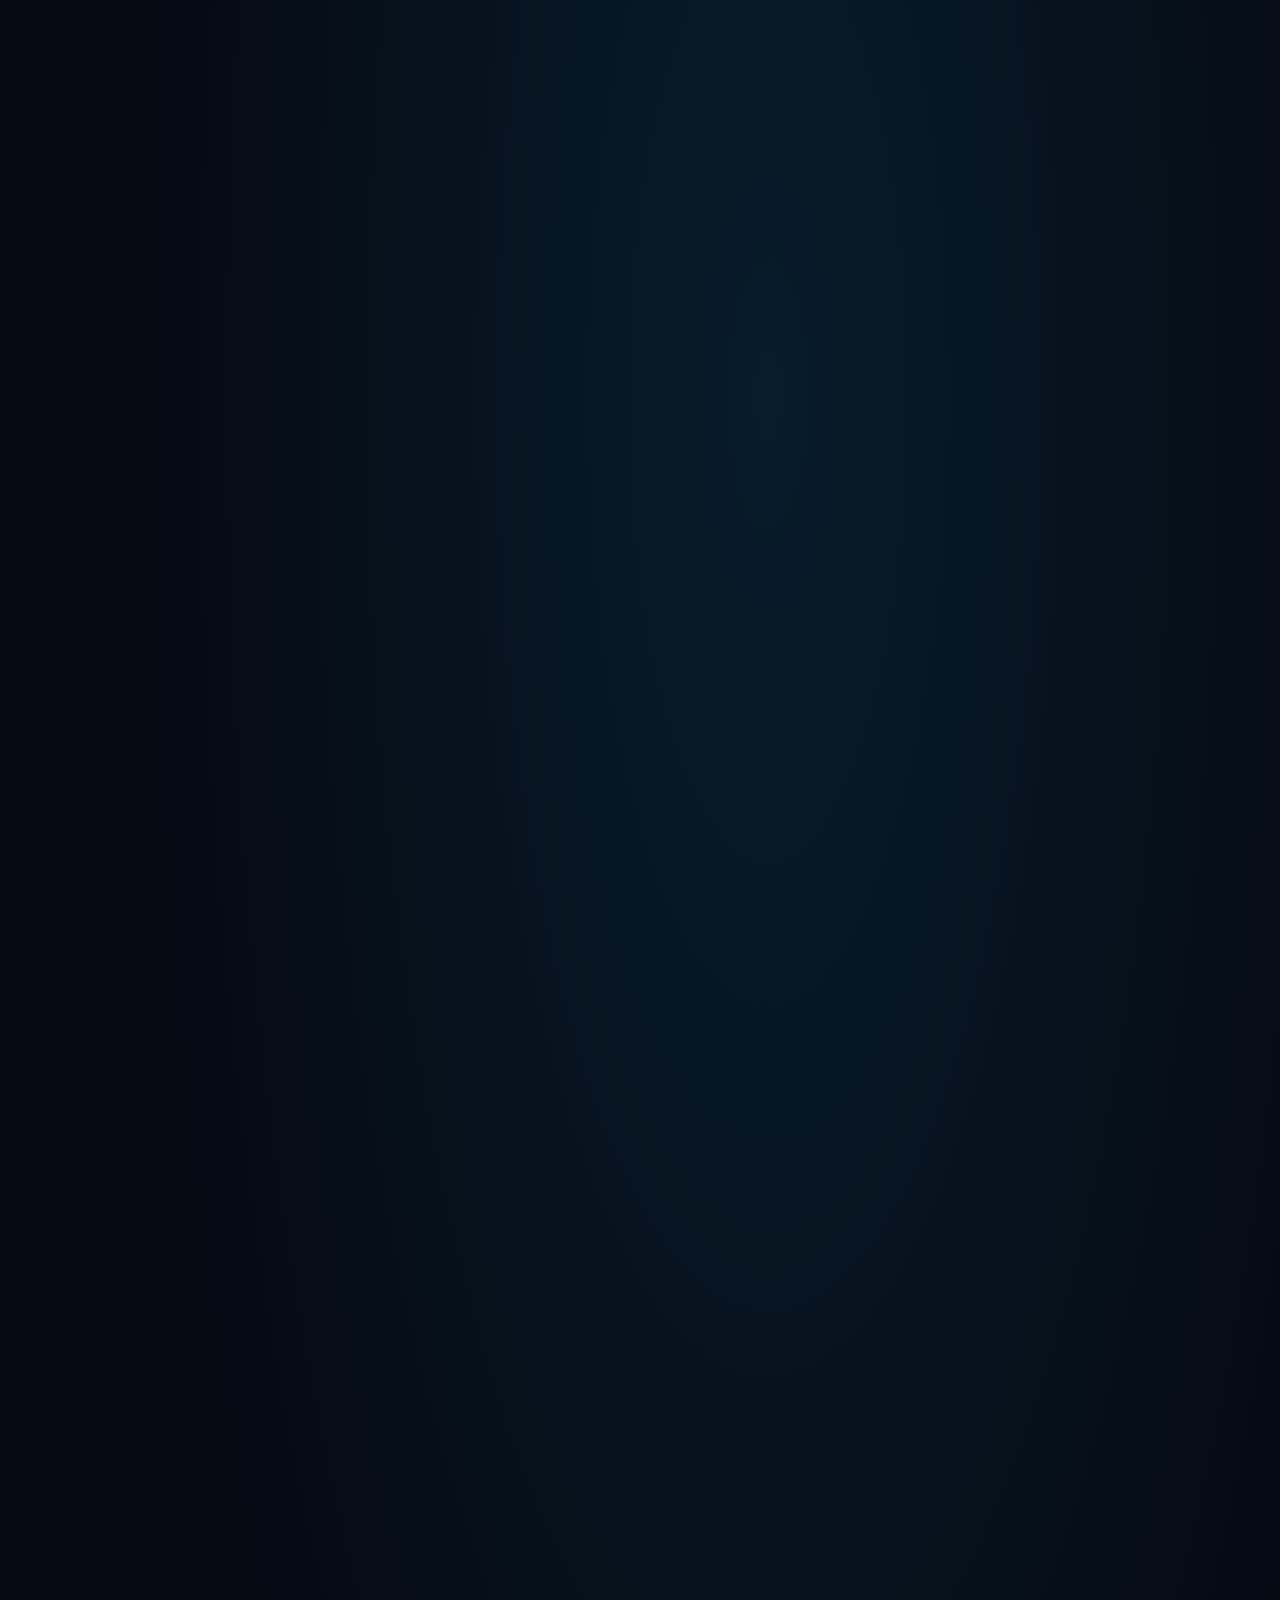
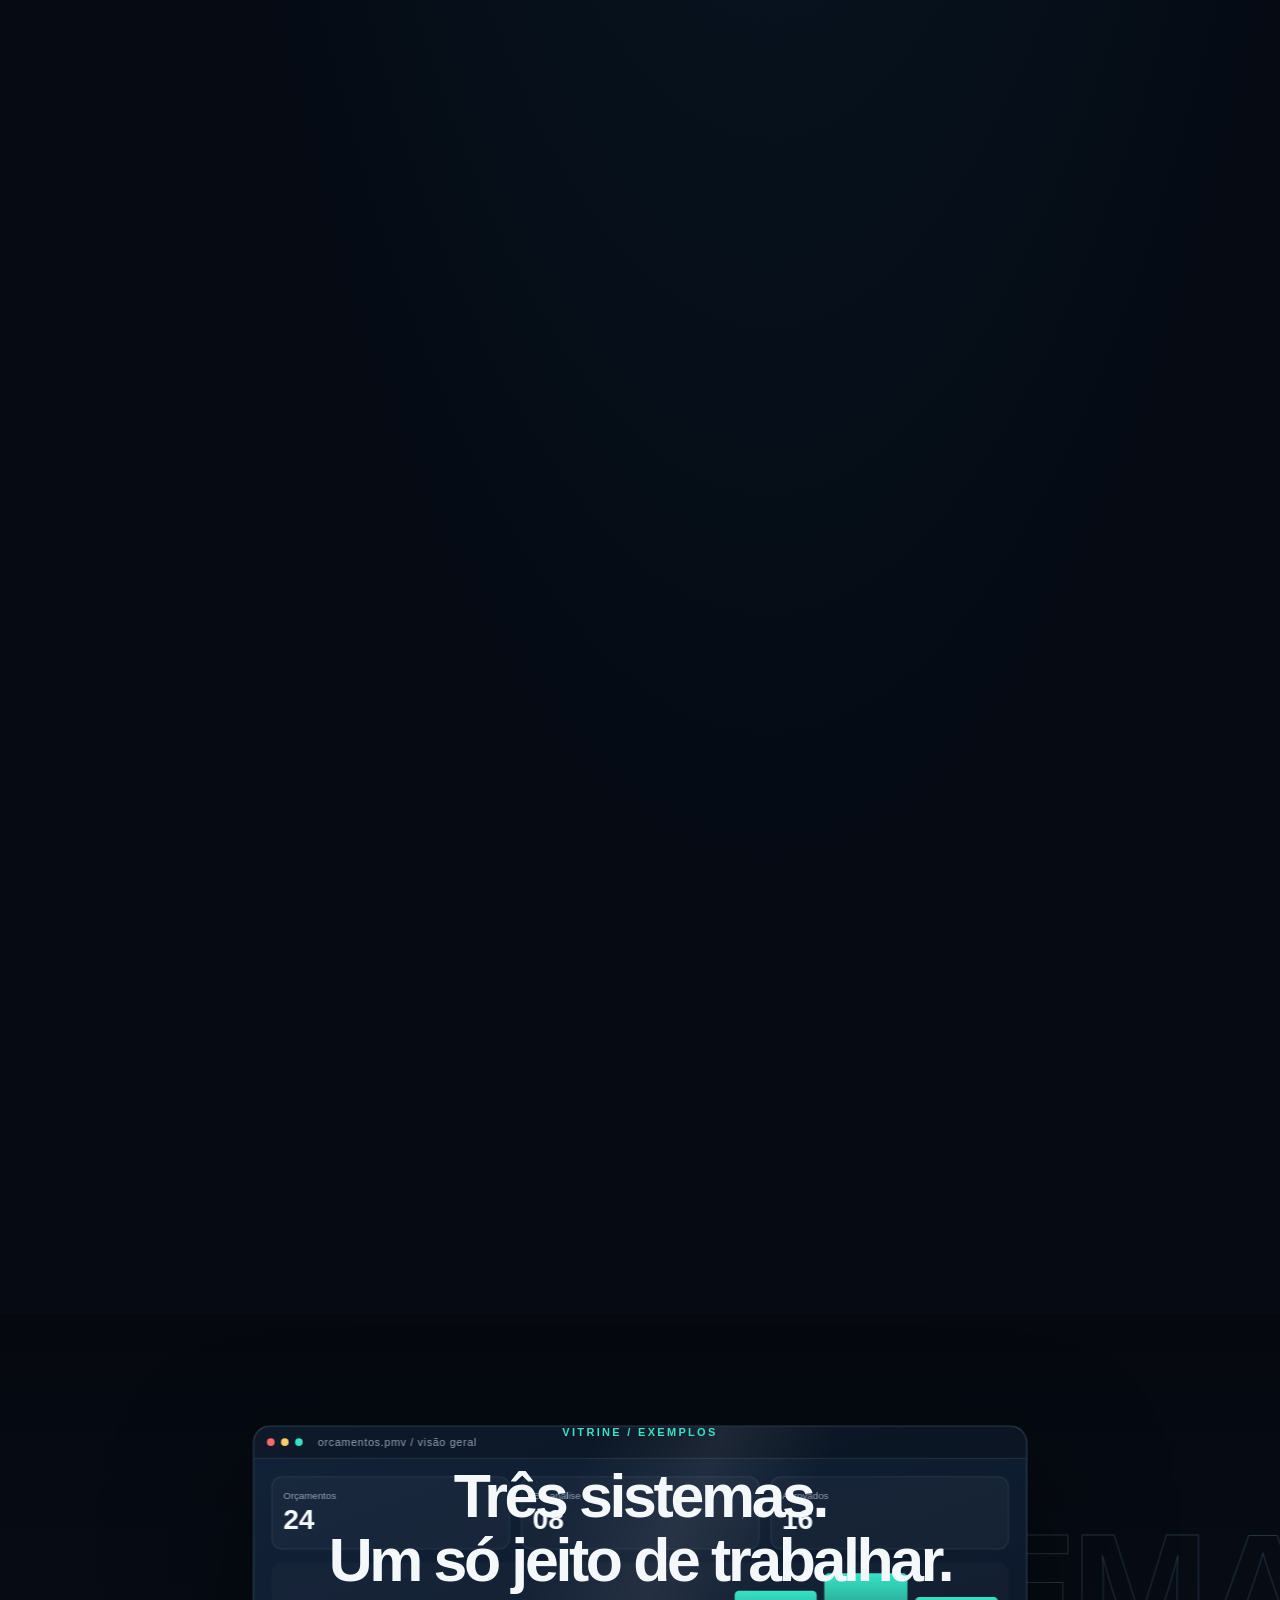
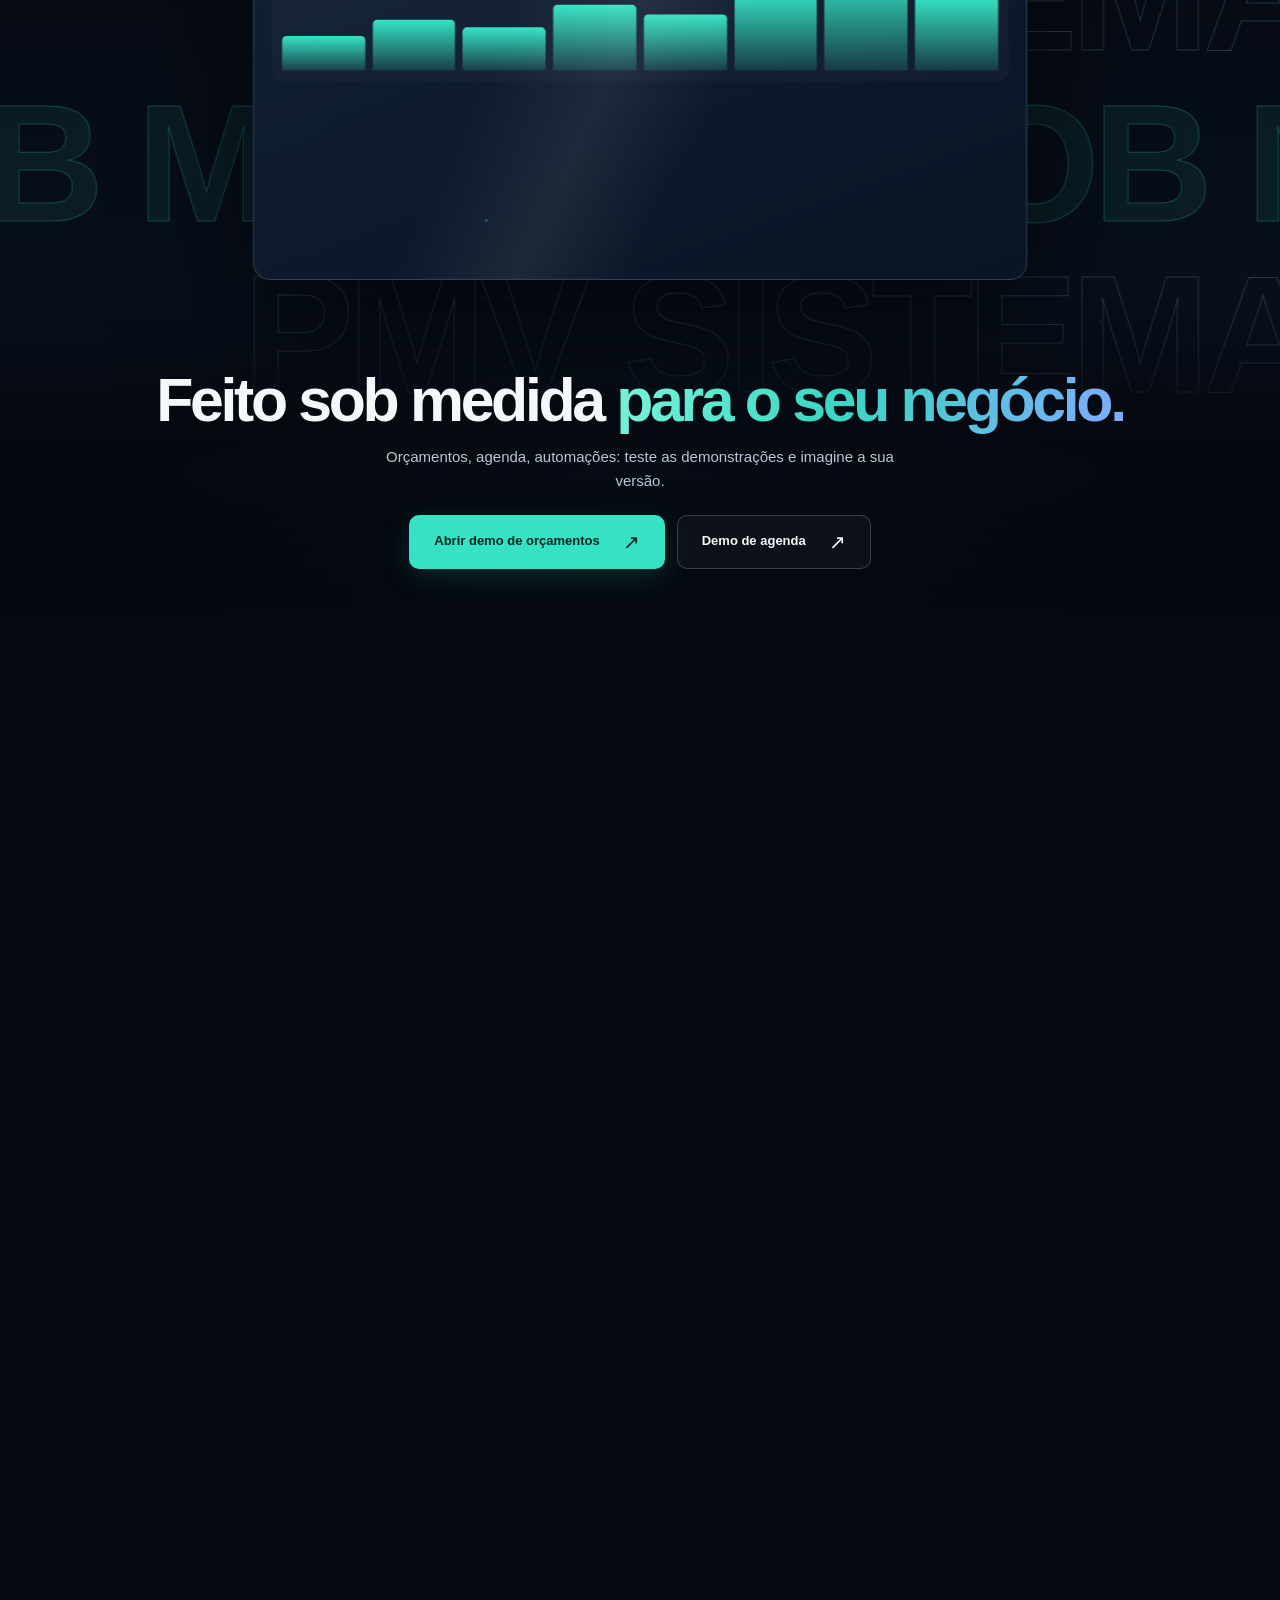
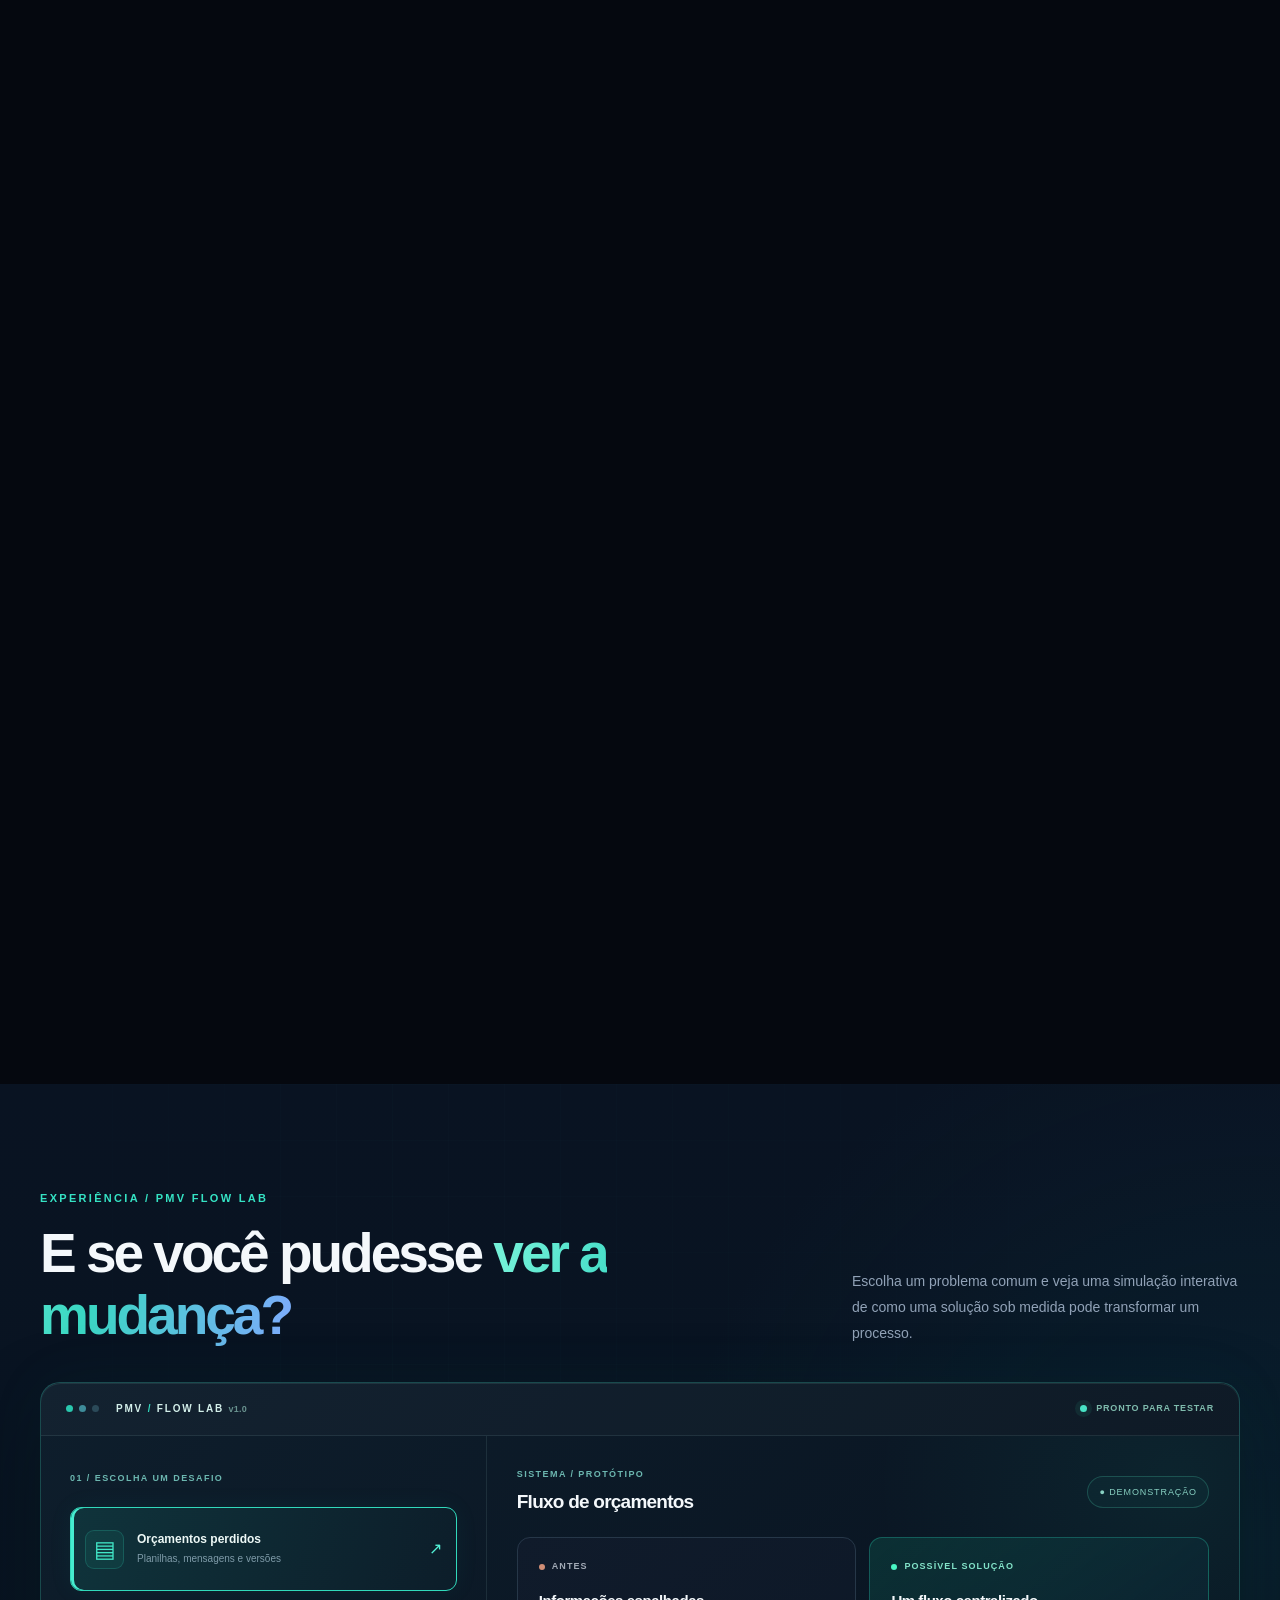
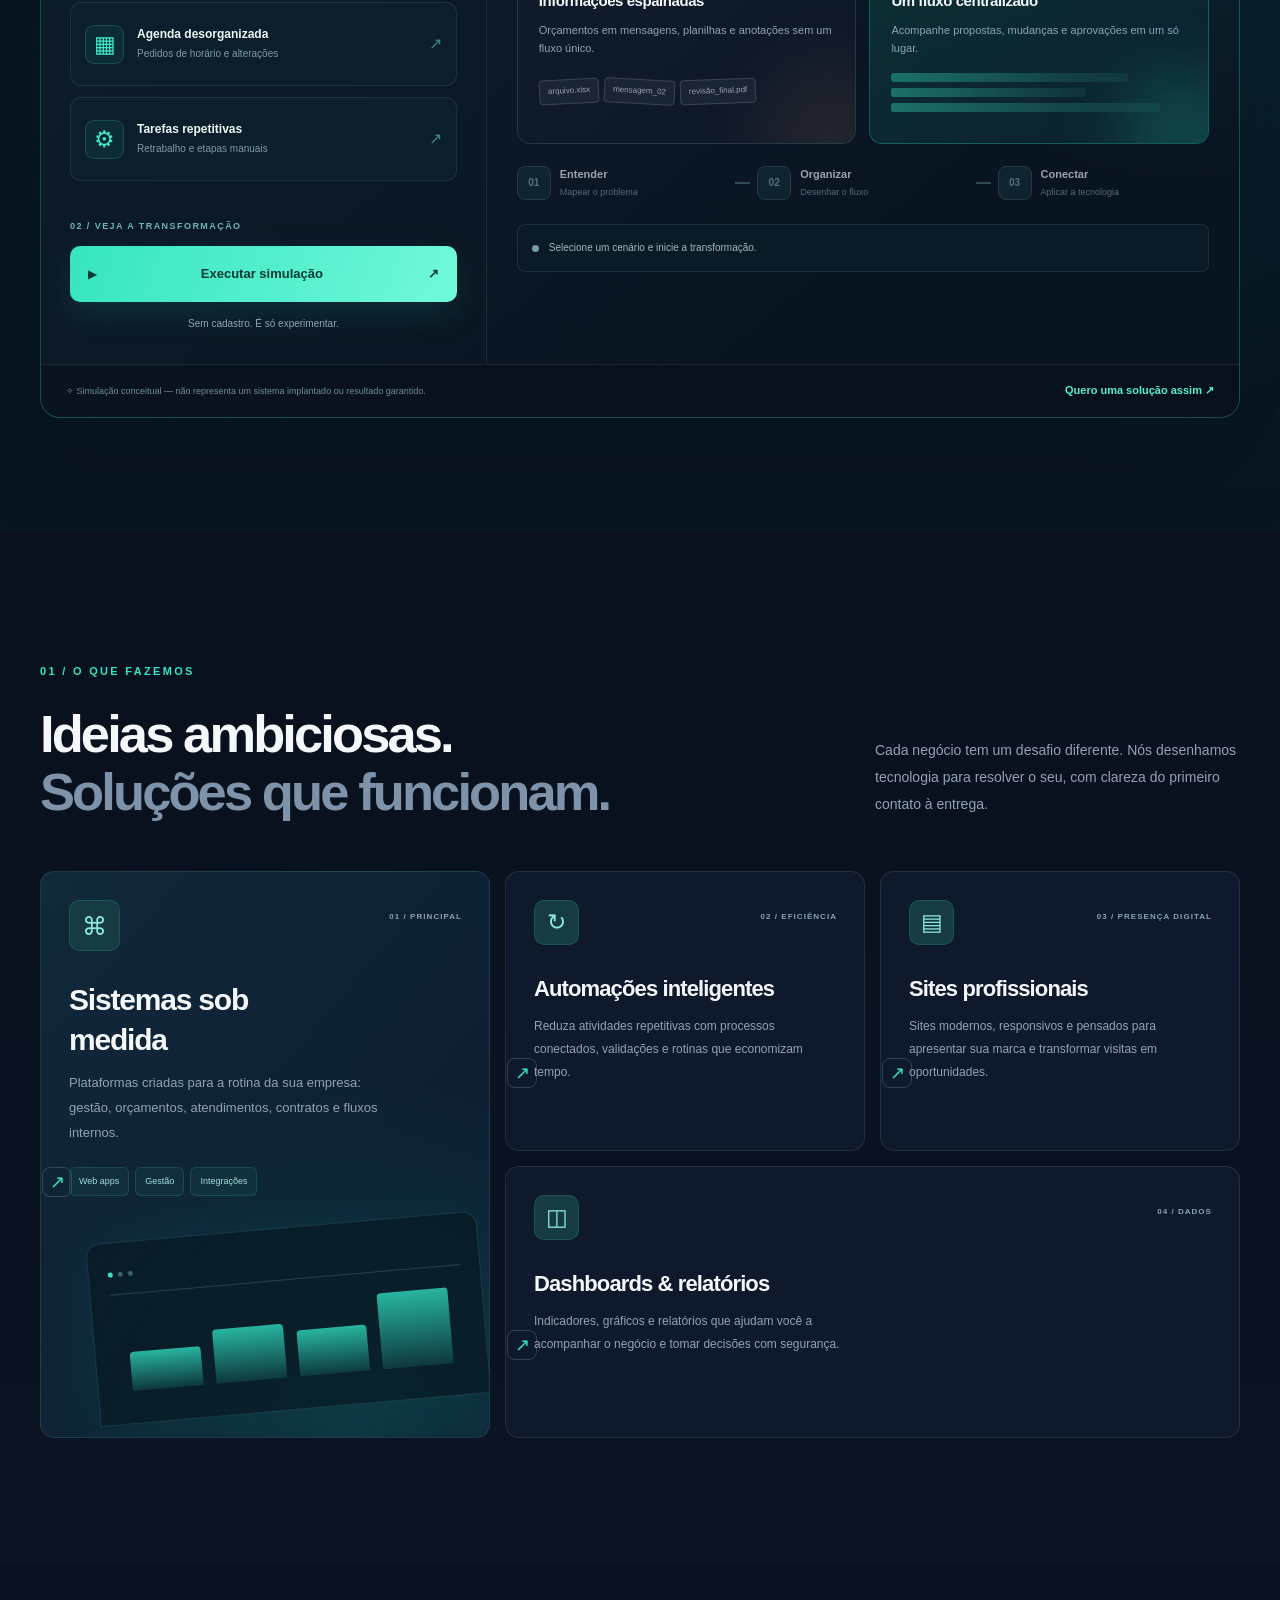
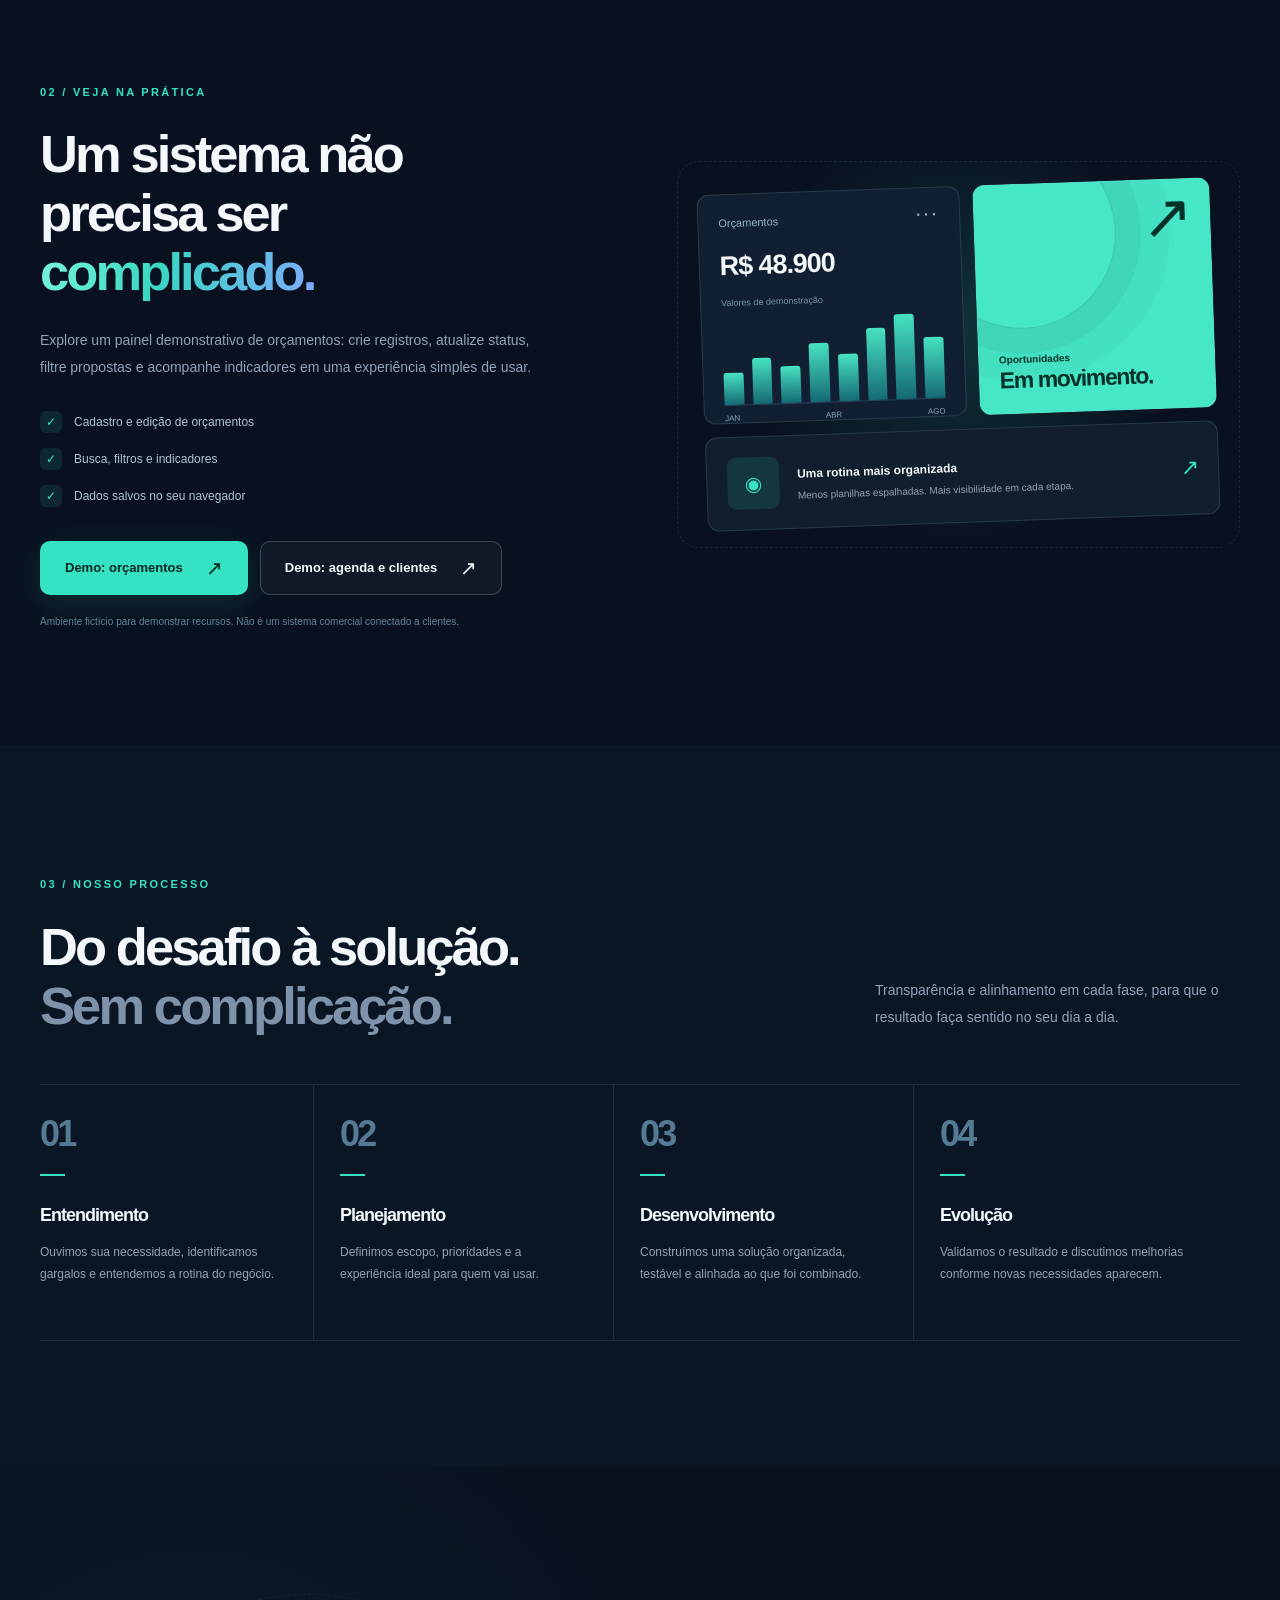
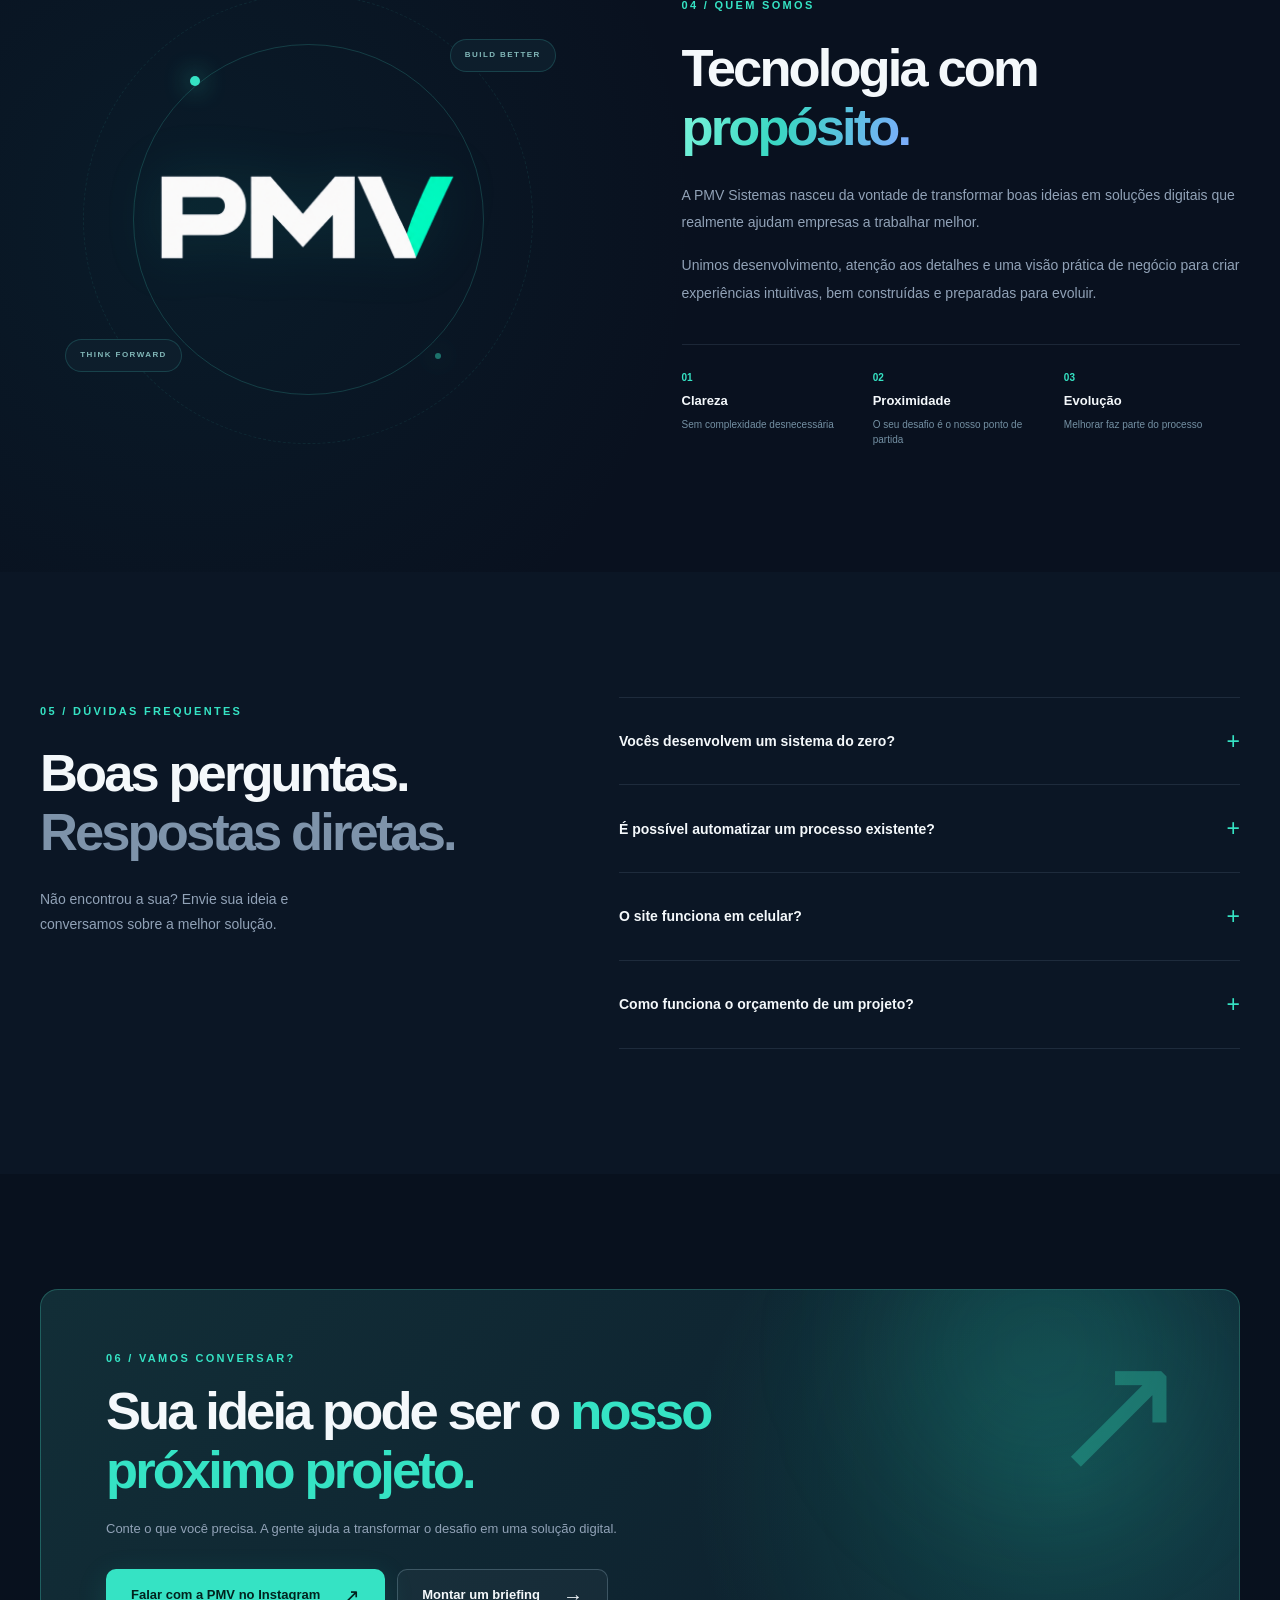
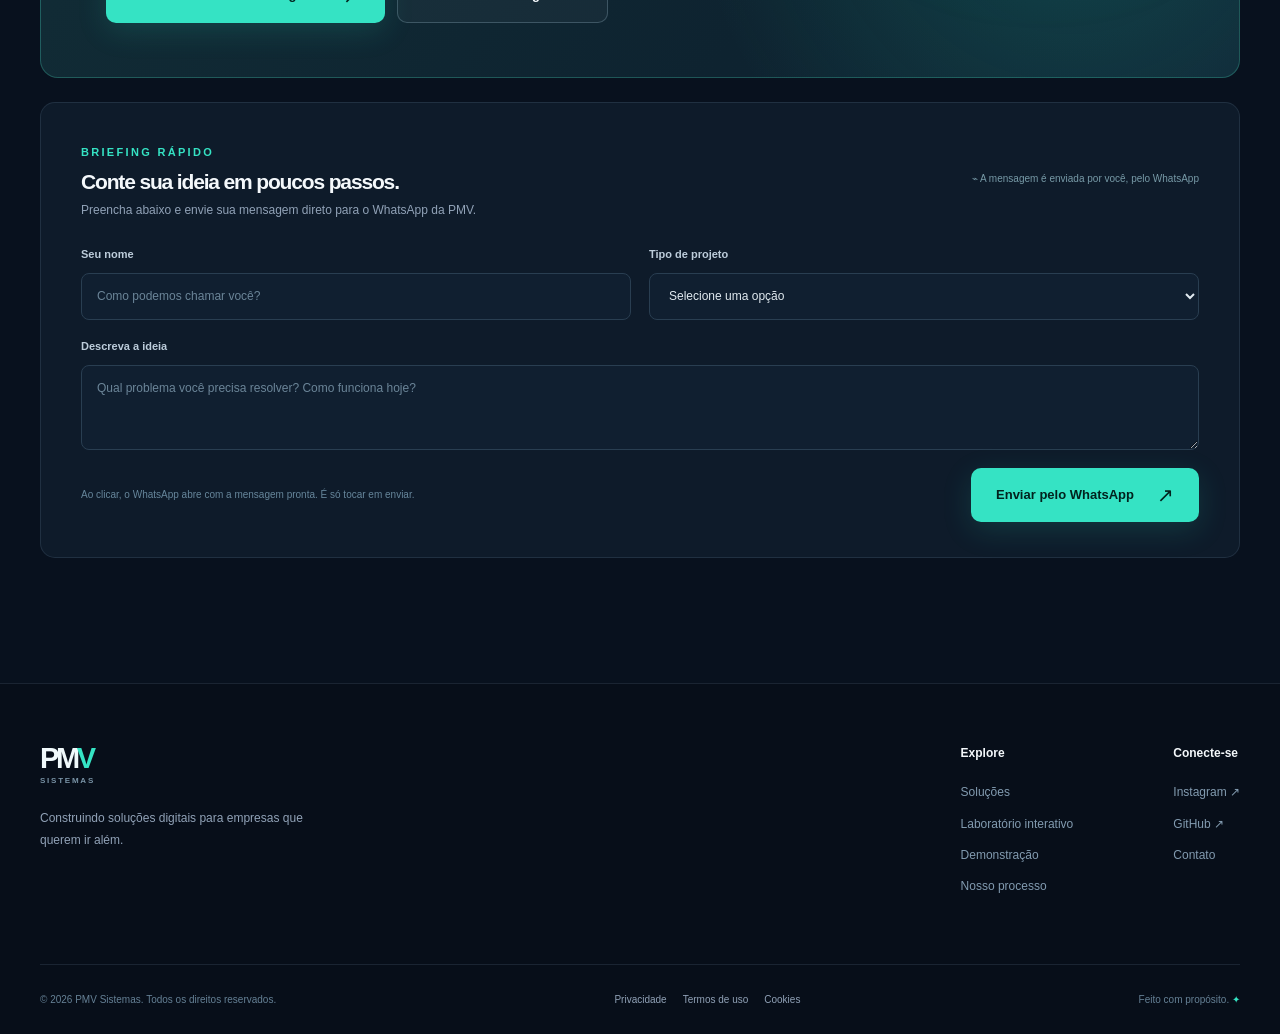
==== commit bb35dfea: "feat: animações cinematográficas — jornada de partículas e vitrine com zoom - Jornada: partículas em" ====
--- a/index.html
+++ b/index.html
@@ -6,7 +6,7 @@
 <meta property="og:type" content="website"><meta property="og:title" content="PMV Sistemas | Tecnologia que move negócios"><meta property="og:description" content="Transformamos processos em soluções digitais práticas. Conheça a PMV e explore uma demonstração de sistema de orçamentos.">
 <title>PMV Sistemas | Soluções digitais sob medida</title>
 <link rel="canonical" href="https://eduardodefreitas.github.io/PMV-SITE3/"><meta property="og:site_name" content="PMV Sistemas"><meta property="og:locale" content="pt_BR"><meta property="og:url" content="https://eduardodefreitas.github.io/PMV-SITE3/"><meta property="og:image" content="https://eduardodefreitas.github.io/PMV-SITE3/assets/og-image.jpg"><meta property="og:image:width" content="1200"><meta property="og:image:height" content="630"><meta property="og:image:alt" content="PMV Sistemas — Tecnologia que move negócios"><meta name="twitter:card" content="summary_large_image">
-<link rel="icon" href="assets/favicon.svg" type="image/svg+xml"><link rel="apple-touch-icon" href="assets/apple-touch-icon.png"><link rel="stylesheet" href="styles.css"><link rel="stylesheet" href="experience.css"><script src="main.js" defer></script><script src="experience.js" defer></script><script src="consent.js" defer></script>
+<link rel="icon" href="assets/favicon.svg" type="image/svg+xml"><link rel="apple-touch-icon" href="assets/apple-touch-icon.png"><link rel="stylesheet" href="styles.css"><link rel="stylesheet" href="experience.css"><link rel="stylesheet" href="cinema.css"><script src="main.js" defer></script><script src="experience.js" defer></script><script src="cinema.js" defer></script><script src="consent.js" defer></script>
 </head>
 <body>
 <a class="skip-link" href="#conteudo">Ir para o conteúdo</a><div class="scroll-progress" aria-hidden="true"></div>
@@ -41,6 +41,40 @@
 </div>
 </div><div class="container hero-bottom"><span>ESTRATÉGIA</span><i></i><span>DESIGN</span><i></i><span>DESENVOLVIMENTO</span><i></i><span>AUTOMAÇÃO</span><div class="hero-bottom-scroll"><span>DESCUBRA A PMV</span> ↓</div></div></section>
 
+
+<!-- JORNADA: partículas que se transformam conforme a rolagem (cinema.js). -->
+<section class="jn" id="jornada" aria-label="Jornada PMV: da ideia ao sistema">
+ <div class="jn-sticky">
+  <canvas class="jn-canvas" aria-hidden="true"></canvas><div class="jn-vignette" aria-hidden="true"></div>
+  <div class="jn-top" aria-hidden="true"><div class="container"><span class="jn-label">PMV / JORNADA</span><span class="jn-counter"><span class="jn-counter-current">01</span> / 05</span></div></div>
+  <div class="jn-chapters">
+   <article class="jn-chapter is-active"><span class="jn-kicker">01 — IDEIA</span><h2>Tudo começa com uma ideia.</h2><p>Ainda sem forma, mas cheia de potencial. A gente escuta, entende o seu negócio e enxerga o que ela pode virar.</p></article>
+   <article class="jn-chapter"><span class="jn-kicker">02 — SISTEMAS</span><h2>Ela ganha forma de sistema.</h2><p>Telas, cadastros e fluxos desenhados para a rotina da sua empresa, não o contrário.</p></article>
+   <article class="jn-chapter"><span class="jn-kicker">03 — AUTOMAÇÃO</span><h2>E começa a girar sozinha.</h2><p>Tarefas repetitivas viram rotinas automáticas. Menos retrabalho, mais tempo para crescer.</p></article>
+   <article class="jn-chapter"><span class="jn-kicker">04 — DADOS</span><h2>Os números passam a falar.</h2><p>Dashboards e relatórios mostram o que está funcionando e onde agir.</p></article>
+   <article class="jn-chapter"><span class="jn-kicker">05 — PMV</span><h2>Tecnologia que move negócios.</h2><p>Da primeira conversa à entrega, com clareza em cada etapa.</p><a href="#contato" class="btn btn-primary">Começar meu projeto <span aria-hidden="true">↗</span></a></article>
+  </div>
+  <div class="jn-rail" aria-hidden="true"><div class="jn-progress"><div class="jn-progress-fill"></div></div><ol class="jn-ticks"><li class="jn-tick is-done">01 IDEIA</li><li class="jn-tick">02 SISTEMAS</li><li class="jn-tick">03 AUTOMAÇÃO</li><li class="jn-tick">04 DADOS</li><li class="jn-tick">05 PMV</li></ol></div>
+  <div class="jn-hint" aria-hidden="true">ROLE PARA ATRAVESSAR<i></i></div>
+ </div>
+</section>
+
+<!-- VITRINE: palco com holofote, zoom de câmera e texto gigante em parallax (cinema.js). -->
+<section class="vt" id="vitrine" aria-label="Vitrine de sistemas PMV">
+ <div class="vt-sticky">
+  <div class="vt-spot" aria-hidden="true"></div>
+  <div class="vt-marquee" aria-hidden="true"><div class="vt-marquee-row">PMV SISTEMAS · PMV SISTEMAS · PMV SISTEMAS ·</div><div class="vt-marquee-row">SOB MEDIDA · SOB MEDIDA · SOB MEDIDA ·</div><div class="vt-marquee-row">PMV SISTEMAS · PMV SISTEMAS · PMV SISTEMAS ·</div></div>
+  <div class="vt-floor" aria-hidden="true"></div>
+  <div class="vt-stage" aria-hidden="true">
+   <div class="vt-card vt-card-left"><div class="vt-bar"><i></i><i></i><i></i><span>agenda.pmv</span></div><div class="vt-body"><div class="vt-slots"><div><span>09:00 · Corte + barba</span><span>Rafael</span></div><div><span>10:30 · Avaliação</span><span>Marina</span></div><div><span>14:00 · Retorno</span><span>Paulo</span></div><div><span>16:30 · Consulta</span><span>Júlia</span></div></div></div></div>
+   <div class="vt-card vt-card-right"><div class="vt-bar"><i></i><i></i><i></i><span>flow-lab.pmv</span></div><div class="vt-body"><div class="vt-flow"><span>Pedido</span><em>→</em><span>Validação</span><em>→</em><span>Aprovado</span></div><div class="vt-slots"><div><span>Rotina diária</span><span>✓ automática</span></div></div></div></div>
+   <div class="vt-card vt-card-center"><div class="vt-bar"><i></i><i></i><i></i><span>orcamentos.pmv / visão geral</span></div><div class="vt-body"><div class="vt-stats"><div><small>Orçamentos</small><b>24</b></div><div><small>Em análise</small><b>08</b></div><div><small>Aprovados</small><b>16</b></div></div><div class="vt-bars"><i style="height:35%"></i><i style="height:52%"></i><i style="height:44%"></i><i style="height:68%"></i><i style="height:58%"></i><i style="height:82%"></i><i style="height:100%"></i><i style="height:76%"></i></div></div></div>
+  </div>
+  <div class="vt-dust" aria-hidden="true"></div>
+  <div class="vt-caption vt-caption-a is-on"><span class="overline">VITRINE / EXEMPLOS</span><h2>Três sistemas.<br>Um só jeito de trabalhar.</h2></div>
+  <div class="vt-caption vt-caption-b"><h2>Feito sob medida <span class="gradient-text">para o seu negócio.</span></h2><p>Orçamentos, agenda, automações: teste as demonstrações e imagine a sua versão.</p><div class="vt-actions"><a href="demonstracao.html" class="btn btn-primary">Abrir demo de orçamentos <span aria-hidden="true">↗</span></a><a href="agenda.html" class="btn btn-outline">Demo de agenda <span aria-hidden="true">↗</span></a></div></div>
+ </div>
+</section>
 <!-- EXPERIÊNCIA INTERATIVA: cenários ilustrativos, sem dados ou integração de clientes. -->
 <section class="section lab-section" id="laboratorio" aria-labelledby="lab-title">
  <div class="container">
--- a/cinema.css
+++ b/cinema.css
@@ -0,0 +1,92 @@
+/* PMV — seções cinematográficas (Jornada + Vitrine). Carregado só pelo index.html. */
+
+/* ============================================================ JORNADA */
+.jn{position:relative;height:560vh;background:radial-gradient(ellipse 70% 60% at 60% 50%,rgba(16,74,104,.28),transparent 70%),#050a13}
+.jn-sticky{position:sticky;top:0;height:100vh;height:100svh;overflow:hidden}
+.jn-canvas{position:absolute;inset:0;width:100%;height:100%;display:block}
+.jn-vignette{position:absolute;inset:0;pointer-events:none;background:radial-gradient(ellipse 85% 75% at 60% 50%,transparent 55%,rgba(3,6,12,.85))}
+.jn-top{position:absolute;top:96px;left:0;right:0;z-index:3;pointer-events:none}
+.jn-top .container{display:flex;justify-content:space-between;align-items:center}
+.jn-label{font-size:11px;letter-spacing:.2em;font-weight:800;color:var(--teal)}
+.jn-counter{font-family:'Manrope',sans-serif;font-weight:800;font-size:13px;letter-spacing:.12em;color:var(--soft)}
+.jn-counter-current{color:var(--white)}
+.jn-chapters{position:absolute;inset:0;z-index:2;pointer-events:none}
+.jn-chapter{position:absolute;left:max(32px,calc((100% - var(--max))/2));top:50%;width:min(470px,42%);transform:translateY(-50%)}
+.jn-chapter>*{opacity:0;transform:translateY(34px);filter:blur(8px);transition:opacity .9s cubic-bezier(.2,.7,.1,1),transform 1.1s cubic-bezier(.2,.7,.1,1),filter .9s}
+.jn-chapter.is-active>*{opacity:1;transform:none;filter:none;pointer-events:auto}
+.jn-chapter.is-active>:nth-child(2){transition-delay:.08s}.jn-chapter.is-active>:nth-child(3){transition-delay:.16s}.jn-chapter.is-active>:nth-child(4){transition-delay:.24s}
+.jn-kicker{display:block;font-size:11px;letter-spacing:.22em;font-weight:800;color:var(--teal);margin-bottom:18px}
+.jn-chapter h2{font-size:clamp(2.4rem,5vw,4.6rem);line-height:1.02;letter-spacing:-.05em}
+.jn-chapter p{margin-top:20px;font-size:15px;line-height:1.85;color:var(--soft);max-width:400px}
+.jn-chapter .btn{margin-top:28px}
+.jn-rail{position:absolute;right:max(24px,calc((100% - var(--max))/2));top:50%;transform:translateY(-50%);z-index:3;display:flex;gap:16px;align-items:stretch;height:min(320px,46vh)}
+.jn-progress{position:relative;width:2px;background:rgba(156,190,221,.18);border-radius:2px;overflow:hidden}
+.jn-progress-fill{position:absolute;inset:0;background:linear-gradient(var(--teal),var(--blue));transform-origin:top;transform:scaleY(0)}
+.jn-ticks{display:flex;flex-direction:column;justify-content:space-between;list-style:none;margin:0;padding:0}
+.jn-tick{font-size:10px;font-weight:800;letter-spacing:.14em;color:#59758a;transition:color .5s}
+.jn-tick.is-done{color:var(--white)}
+.jn-hint{position:absolute;left:50%;bottom:28px;transform:translateX(-50%);z-index:3;font-size:10px;letter-spacing:.24em;font-weight:800;color:var(--soft);display:flex;flex-direction:column;align-items:center;gap:10px}
+.jn-hint i{width:1px;height:38px;background:linear-gradient(var(--teal),transparent);animation:jn-drip 1.8s ease-in-out infinite}
+@keyframes jn-drip{0%{transform:scaleY(0);transform-origin:top}50%{transform:scaleY(1);transform-origin:top}51%{transform-origin:bottom}100%{transform:scaleY(0);transform-origin:bottom}}
+@media(max-width:899px){
+ .jn{height:480vh}
+ .jn-chapter{left:16px;right:16px;width:auto;top:auto;bottom:96px;transform:none}
+ .jn-chapter h2{font-size:clamp(2rem,9vw,2.8rem)}
+ .jn-chapter p{font-size:14px;margin-top:12px}
+ .jn-rail{right:12px;height:30vh;top:36%}
+ .jn-ticks{display:none}
+ .jn-top{top:84px}
+ .jn-hint{display:none}
+}
+/* Movimento reduzido: vira uma lista comum de capítulos sobre a forma final. */
+.jn.is-static{height:auto}
+.jn.is-static .jn-sticky{position:relative;height:auto;min-height:100vh;padding:160px 0 80px}
+.jn.is-static .jn-canvas{opacity:.35}
+.jn.is-static .jn-chapters{position:relative;display:grid;gap:56px}
+.jn.is-static .jn-chapter{position:relative;top:auto;bottom:auto;transform:none}
+.jn.is-static .jn-chapter>*{opacity:1;transform:none;filter:none}
+.jn.is-static .jn-rail,.jn.is-static .jn-hint{display:none}
+
+/* ============================================================ VITRINE */
+.vt{position:relative;height:330vh;background:#05080f}
+.vt-sticky{position:sticky;top:0;height:100vh;height:100svh;overflow:hidden;background:radial-gradient(ellipse 60% 45% at 50% 100%,rgba(53,227,196,.10),transparent 70%),linear-gradient(#05080f,#08101c 70%,#05080f)}
+.vt-spot{position:absolute;left:50%;top:-10%;width:min(900px,120vw);height:120%;transform:translateX(-50%);background:conic-gradient(from 180deg at 50% 0%,transparent 158deg,rgba(190,240,255,.13) 172deg,rgba(220,250,255,.2) 180deg,rgba(190,240,255,.13) 188deg,transparent 202deg);filter:blur(6px);pointer-events:none;opacity:.35}
+.vt-floor{position:absolute;left:50%;bottom:9%;width:min(1100px,140vw);height:120px;transform:translateX(-50%);background:radial-gradient(ellipse at center,rgba(53,227,196,.16),transparent 65%);pointer-events:none}
+.vt-marquee{position:absolute;inset:0;display:flex;flex-direction:column;justify-content:center;gap:2vh;pointer-events:none;overflow:hidden}
+.vt-marquee-row{white-space:nowrap;font:900 clamp(4rem,13vw,12rem)/.92 'Manrope',Arial,sans-serif;letter-spacing:-.04em;color:transparent;-webkit-text-stroke:1px rgba(156,200,221,.22);will-change:transform}
+.vt-marquee-row:nth-child(2){color:rgba(53,227,196,.07);-webkit-text-stroke:1px rgba(53,227,196,.28)}
+.vt-stage{position:absolute;inset:0;transform-origin:50% 56%;will-change:transform}
+.vt-card{position:absolute;left:50%;top:56%;width:min(540px,80vw);aspect-ratio:16/9.4;border-radius:16px;background:linear-gradient(160deg,#122238,#0a1424);border:1px solid rgba(156,200,221,.2);box-shadow:0 50px 120px rgba(0,0,0,.6),0 0 0 1px rgba(255,255,255,.02) inset;overflow:hidden;will-change:transform}
+.vt-card-center{z-index:3;transform:translate(-50%,-50%)}
+.vt-card-left,.vt-card-right{z-index:2;width:min(420px,62vw);filter:saturate(.7) brightness(.75)}
+.vt-card:before{content:'';position:absolute;inset:0;background:linear-gradient(115deg,transparent 35%,rgba(255,255,255,.07) 48%,transparent 60%);pointer-events:none}
+.vt-bar{display:flex;align-items:center;gap:6px;height:30px;padding:0 12px;background:rgba(0,0,0,.25);border-bottom:1px solid rgba(156,200,221,.12);font-size:10px;color:var(--muted);letter-spacing:.06em}
+.vt-bar i{width:7px;height:7px;border-radius:50%;background:#2a3d52}.vt-bar i:first-child{background:#ff6b6b}.vt-bar i:nth-child(2){background:#ffcc66}.vt-bar i:nth-child(3){background:#35e3c4}
+.vt-bar span{margin-left:8px}
+.vt-body{padding:16px;display:grid;gap:12px}
+.vt-stats{display:grid;grid-template-columns:repeat(3,1fr);gap:10px}
+.vt-stats div{background:rgba(255,255,255,.035);border:1px solid rgba(156,200,221,.1);border-radius:10px;padding:10px}
+.vt-stats small{display:block;font-size:9px;color:var(--muted)}.vt-stats b{font:800 20px 'Manrope',sans-serif;color:var(--white)}
+.vt-bars{display:flex;align-items:flex-end;gap:7px;height:clamp(60px,12vw,110px);padding:10px;background:rgba(255,255,255,.025);border-radius:10px}
+.vt-bars i{flex:1;border-radius:4px 4px 0 0;background:linear-gradient(var(--teal),rgba(53,227,196,.15))}
+.vt-slots{display:grid;gap:8px}
+.vt-slots div{display:flex;justify-content:space-between;font-size:11px;color:var(--soft);padding:9px 10px;border-radius:8px;background:rgba(255,255,255,.035);border-left:3px solid var(--blue)}
+.vt-slots div:nth-child(2){border-color:var(--teal)}.vt-slots div:nth-child(3){border-color:#ffcc66}
+.vt-flow{display:flex;align-items:center;justify-content:space-between;gap:6px;padding:24px 6px}
+.vt-flow span{flex:1;text-align:center;font-size:10px;font-weight:800;color:var(--white);padding:16px 4px;border-radius:10px;background:rgba(53,227,196,.1);border:1px solid rgba(53,227,196,.3)}
+.vt-flow em{color:var(--teal);font-style:normal}
+.vt-dust{position:absolute;inset:-20% 0;pointer-events:none;background-image:radial-gradient(1.5px 1.5px at 12% 22%,rgba(255,255,255,.5),transparent),radial-gradient(1px 1px at 72% 18%,rgba(255,255,255,.4),transparent),radial-gradient(2px 2px at 38% 64%,rgba(53,227,196,.5),transparent),radial-gradient(1px 1px at 86% 72%,rgba(255,255,255,.35),transparent),radial-gradient(1.5px 1.5px at 22% 88%,rgba(104,168,255,.5),transparent),radial-gradient(1px 1px at 58% 40%,rgba(255,255,255,.3),transparent);z-index:4}
+.vt-caption{position:absolute;left:0;right:0;z-index:5;text-align:center;padding:0 16px;pointer-events:none}
+.vt-caption-a{top:104px}.vt-caption-b{bottom:0;padding:70px 16px 5vh;background:linear-gradient(transparent,rgba(5,8,15,.92) 45%)}
+.vt-caption>*{opacity:0;transform:translateY(24px);transition:opacity .8s cubic-bezier(.2,.7,.1,1),transform 1s cubic-bezier(.2,.7,.1,1)}
+.vt-caption.is-on>*{opacity:1;transform:none;pointer-events:auto}
+.vt-caption.is-on>:nth-child(2){transition-delay:.1s}.vt-caption.is-on>:nth-child(3){transition-delay:.2s}
+.vt-caption h2{font-size:clamp(2rem,5vw,3.8rem);line-height:1.05}
+.vt-caption p{margin:12px auto 0;max-width:520px;color:var(--soft);font-size:15px}
+.vt-caption .vt-actions{display:flex;flex-wrap:wrap;justify-content:center;gap:12px;margin-top:22px}
+@media(max-width:759px){.vt{height:260vh}.vt-caption-a{top:88px}.vt-caption p{font-size:14px}.vt-stats b{font-size:15px}}
+.vt.is-static{height:auto}.vt.is-static .vt-sticky{position:relative;height:auto;min-height:100vh;padding-bottom:40px}
+.vt.is-static .vt-caption{position:relative;top:auto;bottom:auto;padding-top:120px}.vt.is-static .vt-caption>*{opacity:1;transform:none}
+.vt.is-static .vt-stage{position:relative;height:60vh}
+
+@media(min-width:1000px){.vt-card{width:min(720px,56vw)}.vt-card-left,.vt-card-right{width:min(520px,40vw)}.vt-stats b{font-size:26px}.vt-slots div{font-size:13px;padding:12px}.vt-flow span{font-size:12px}}
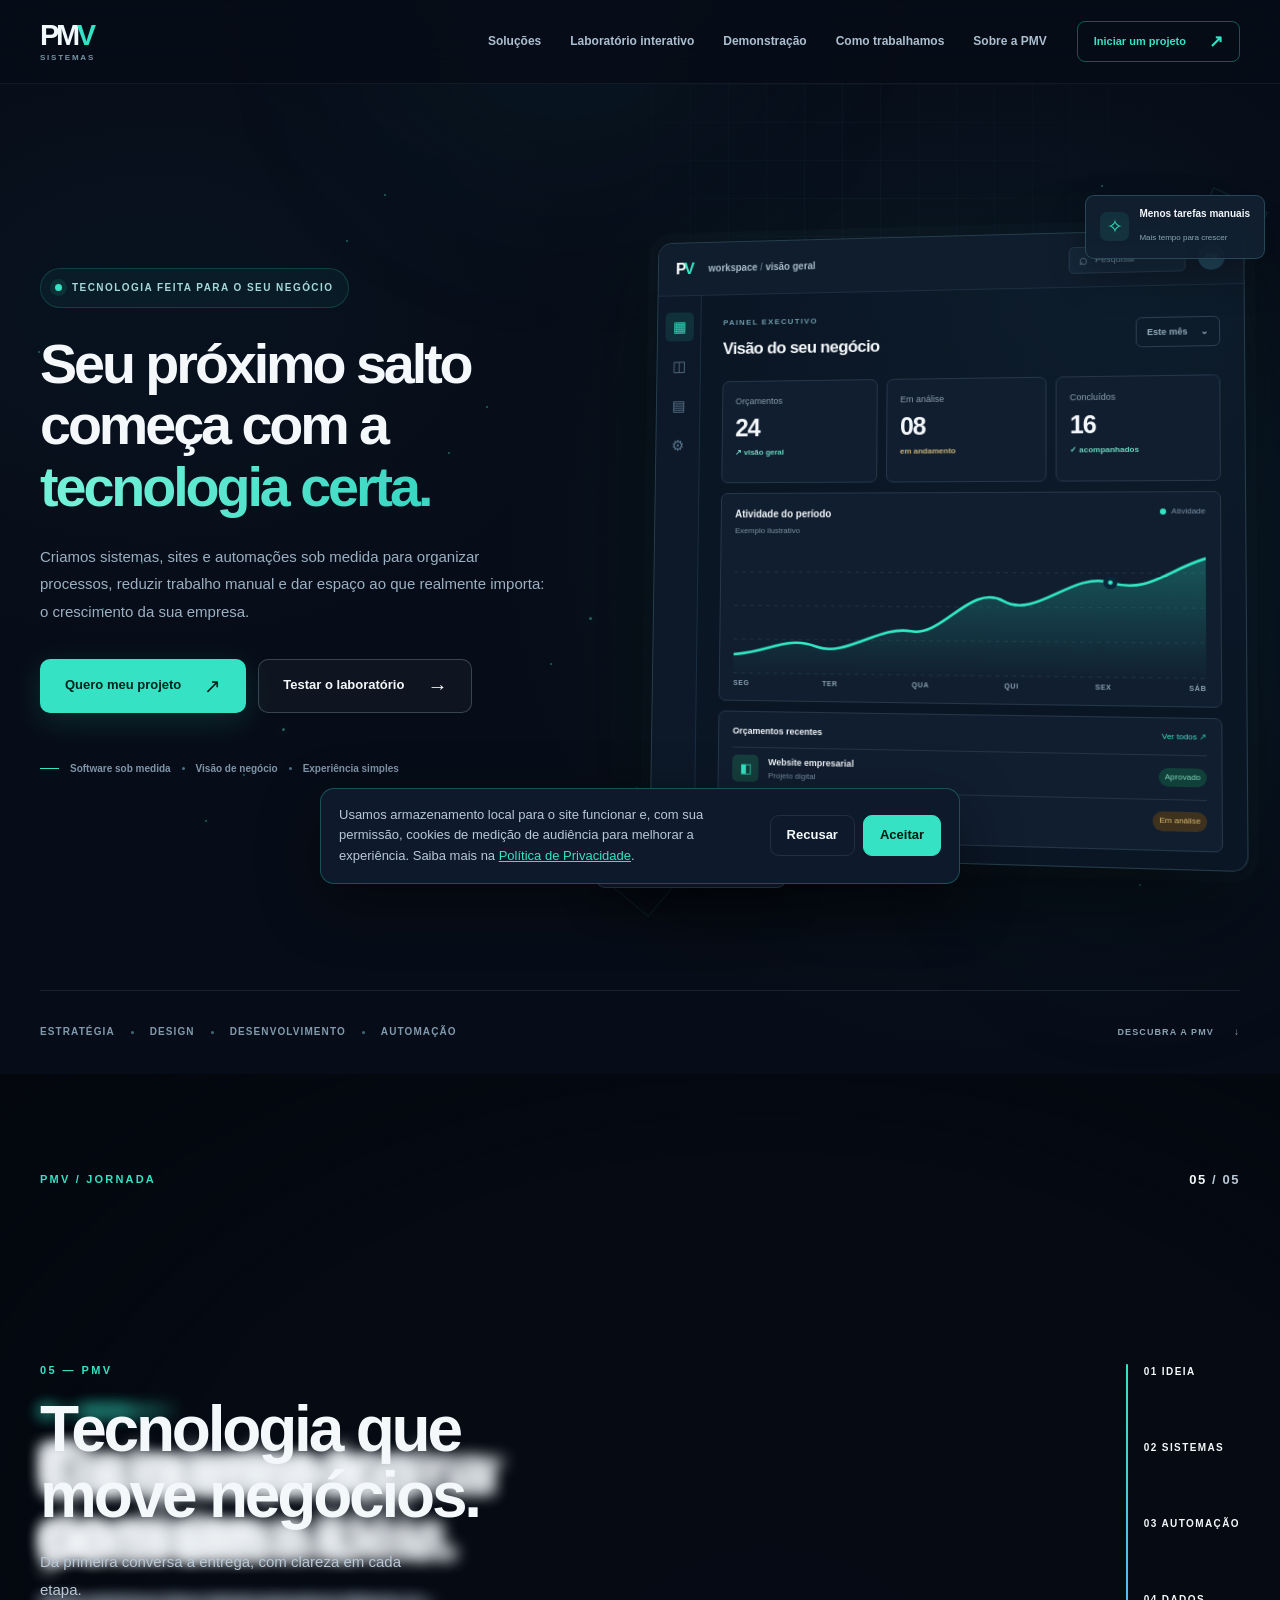
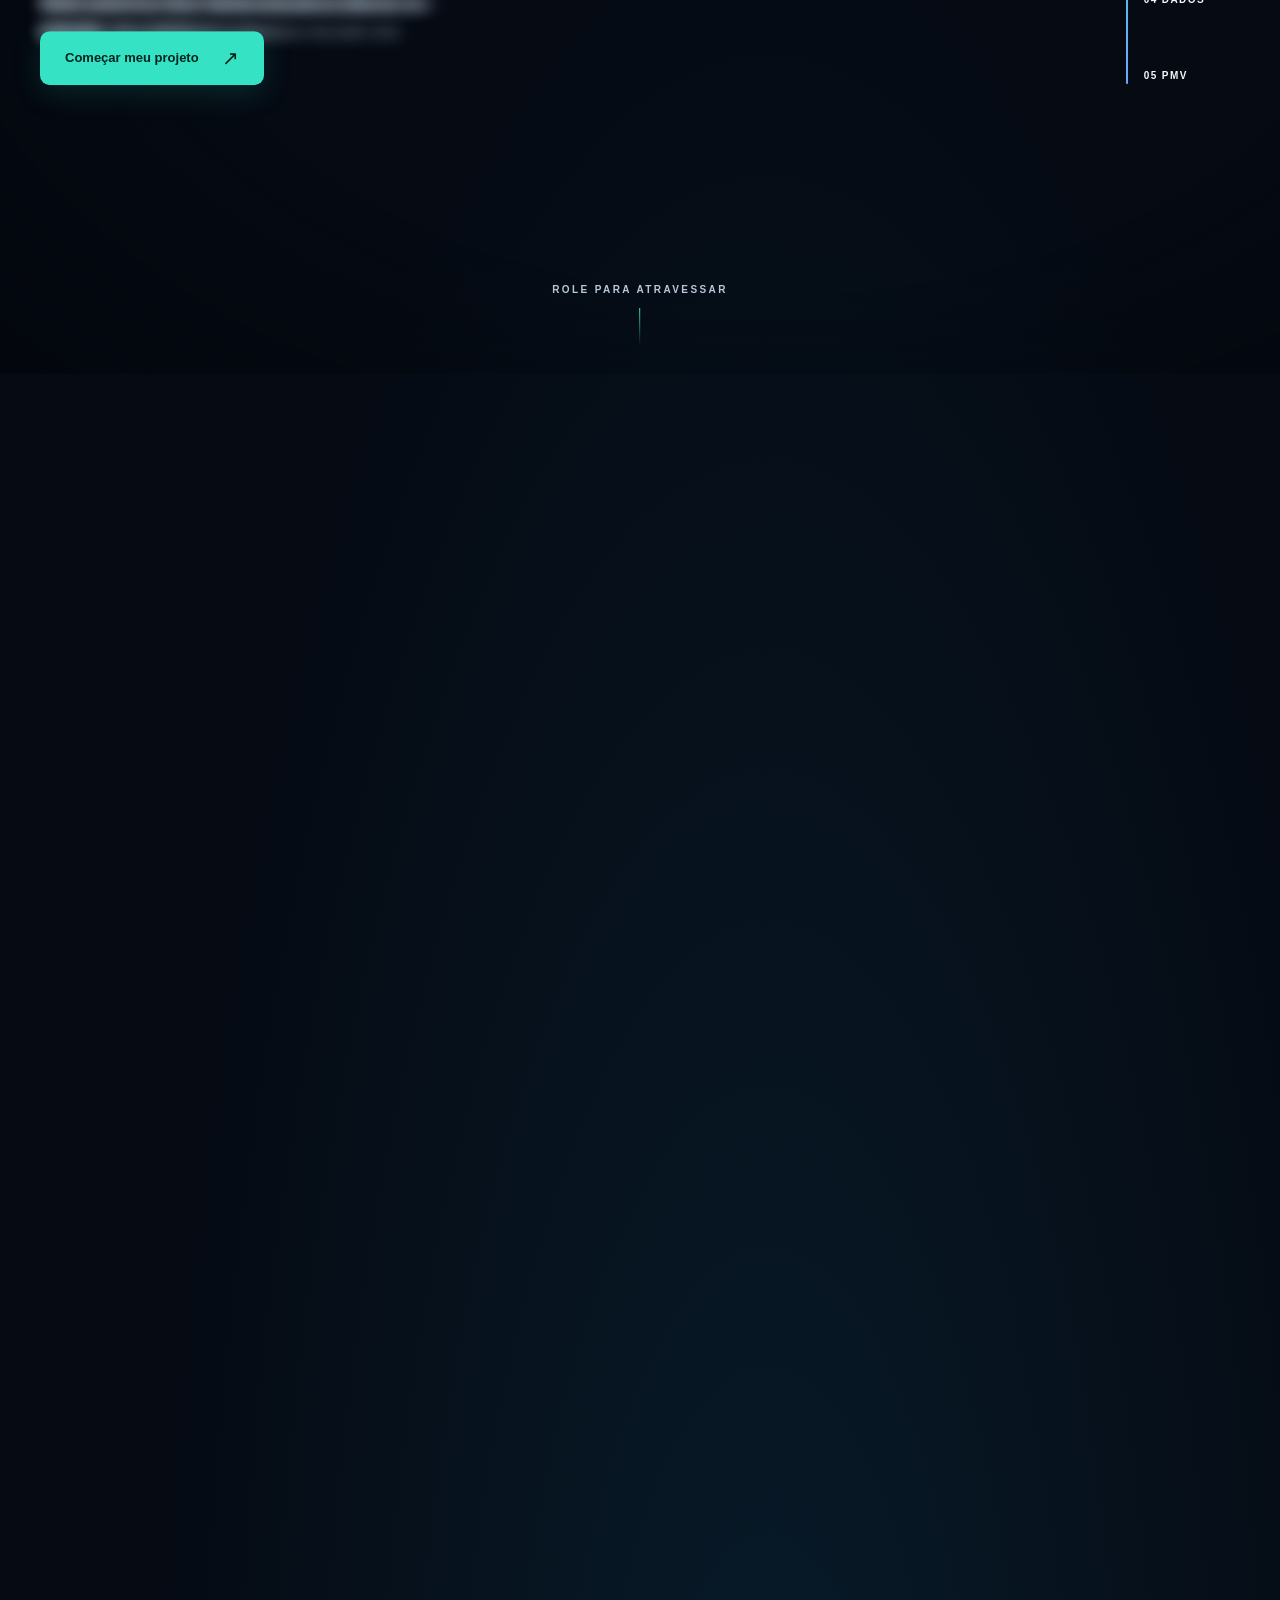
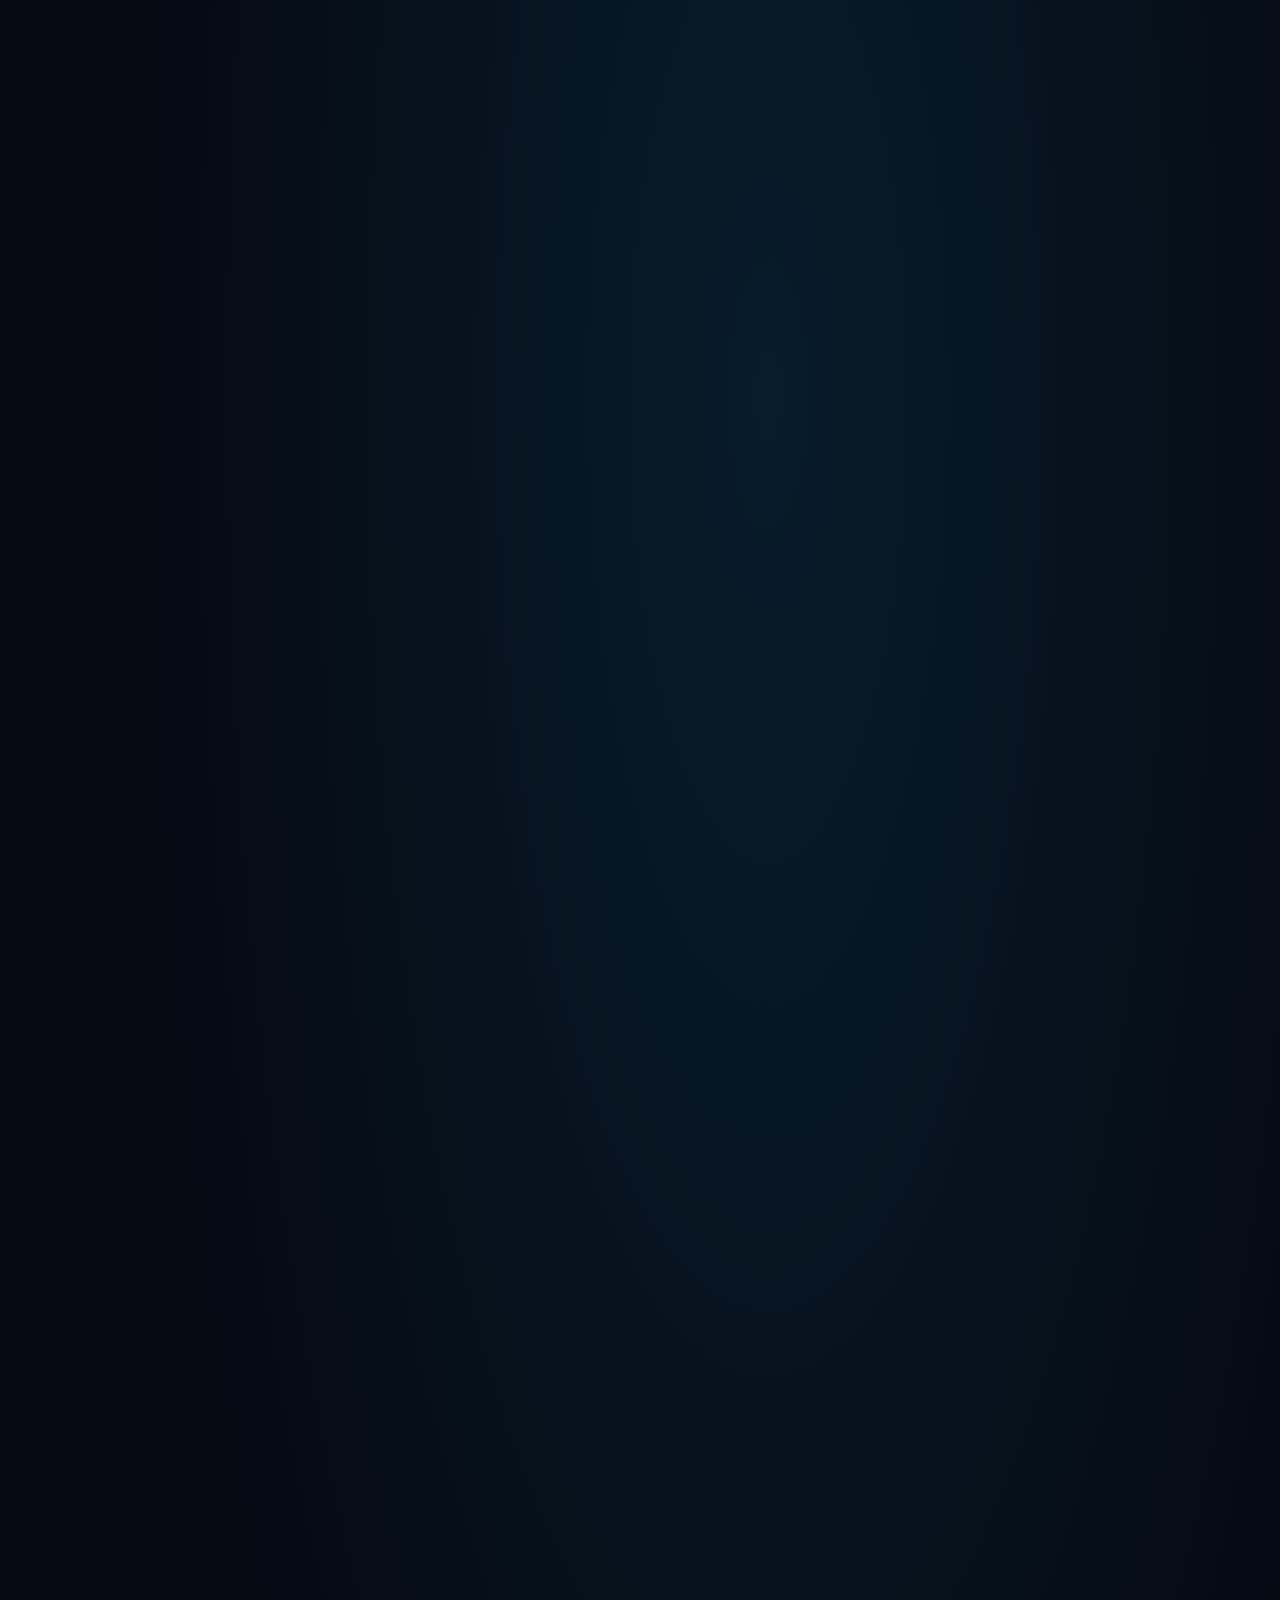
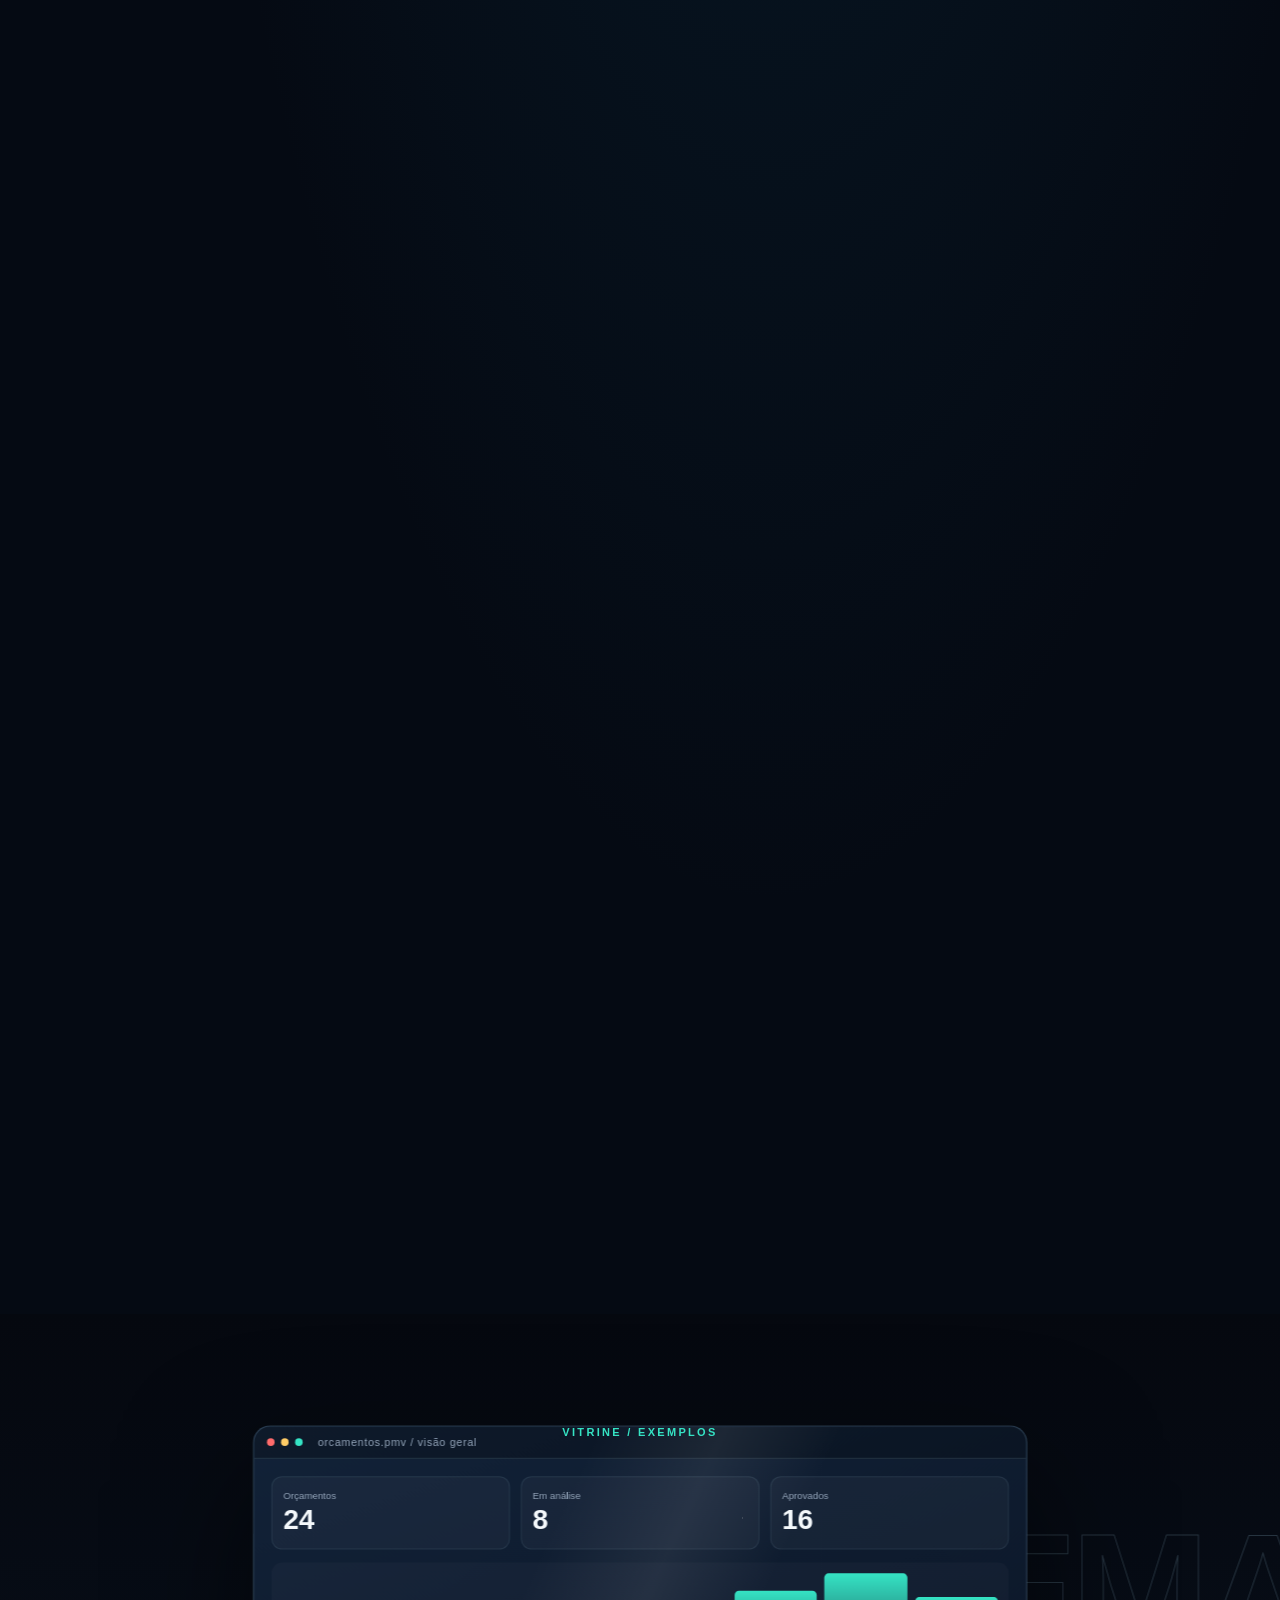
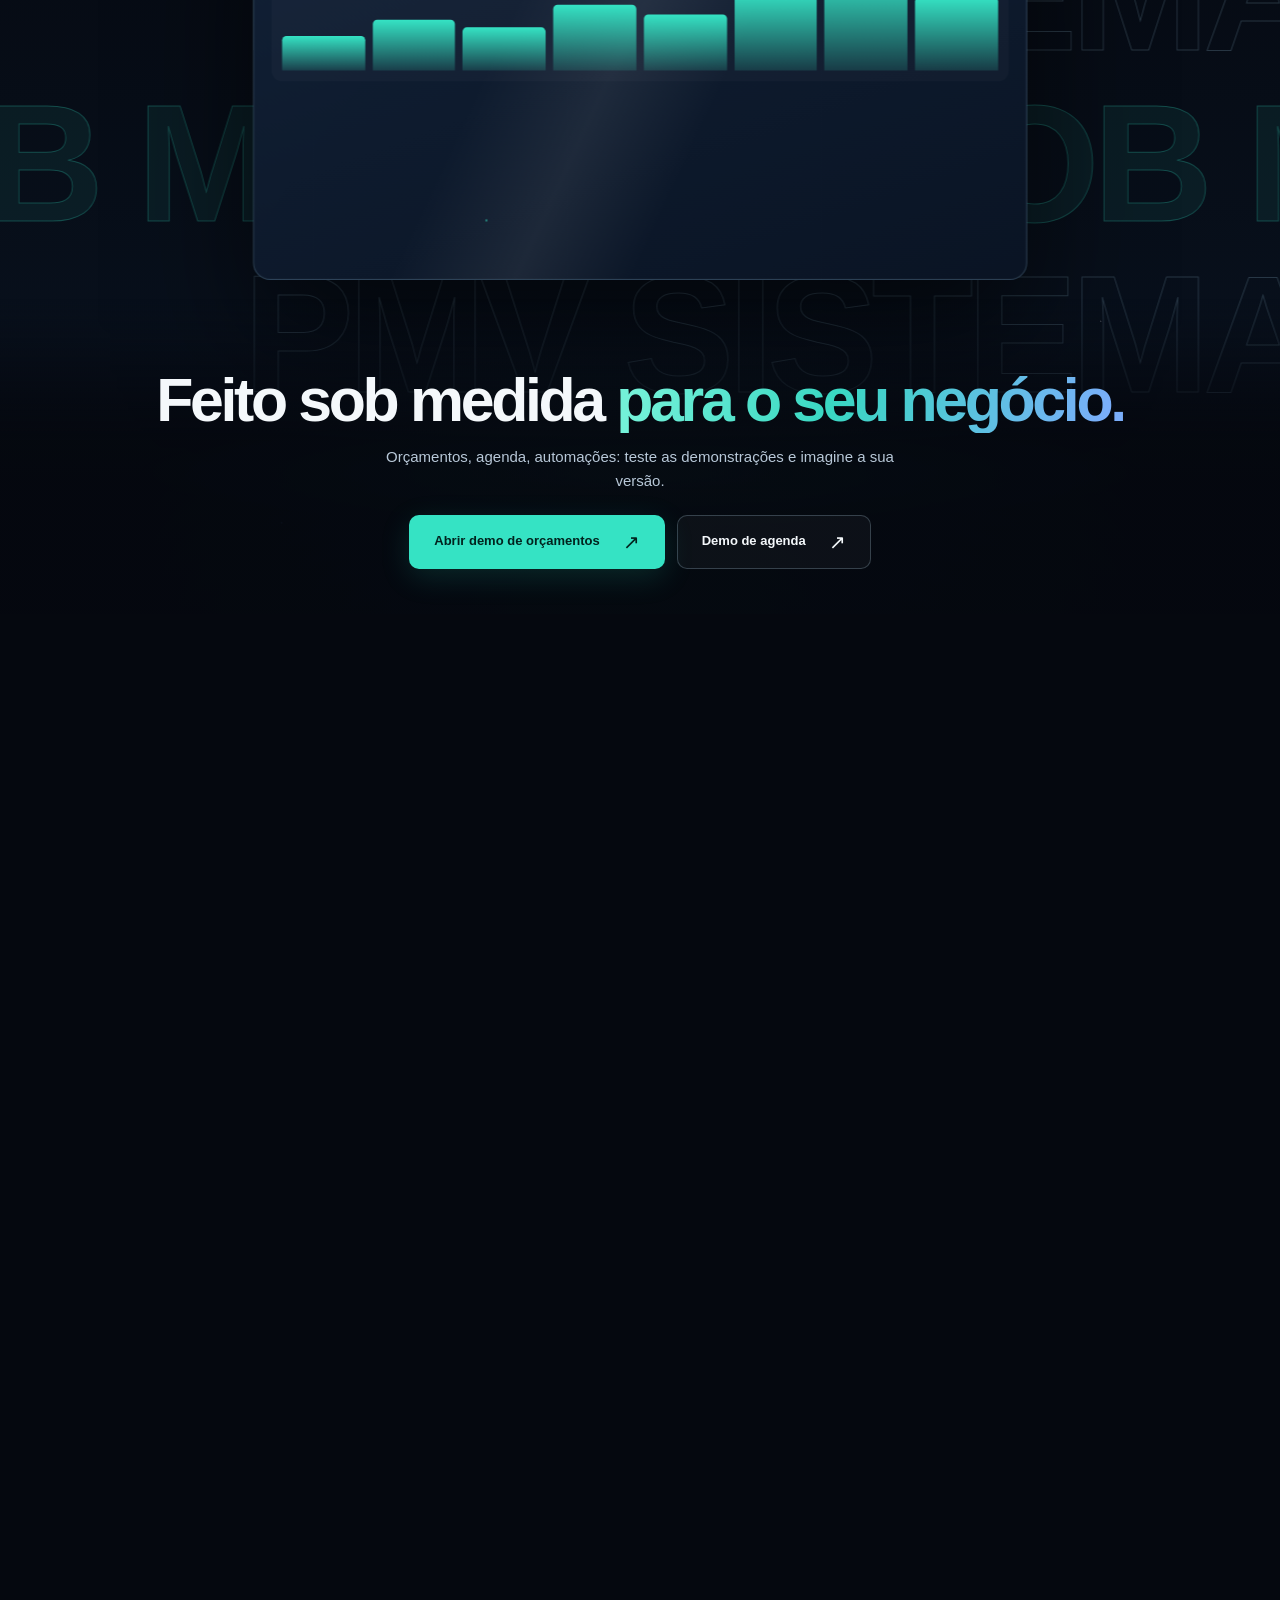
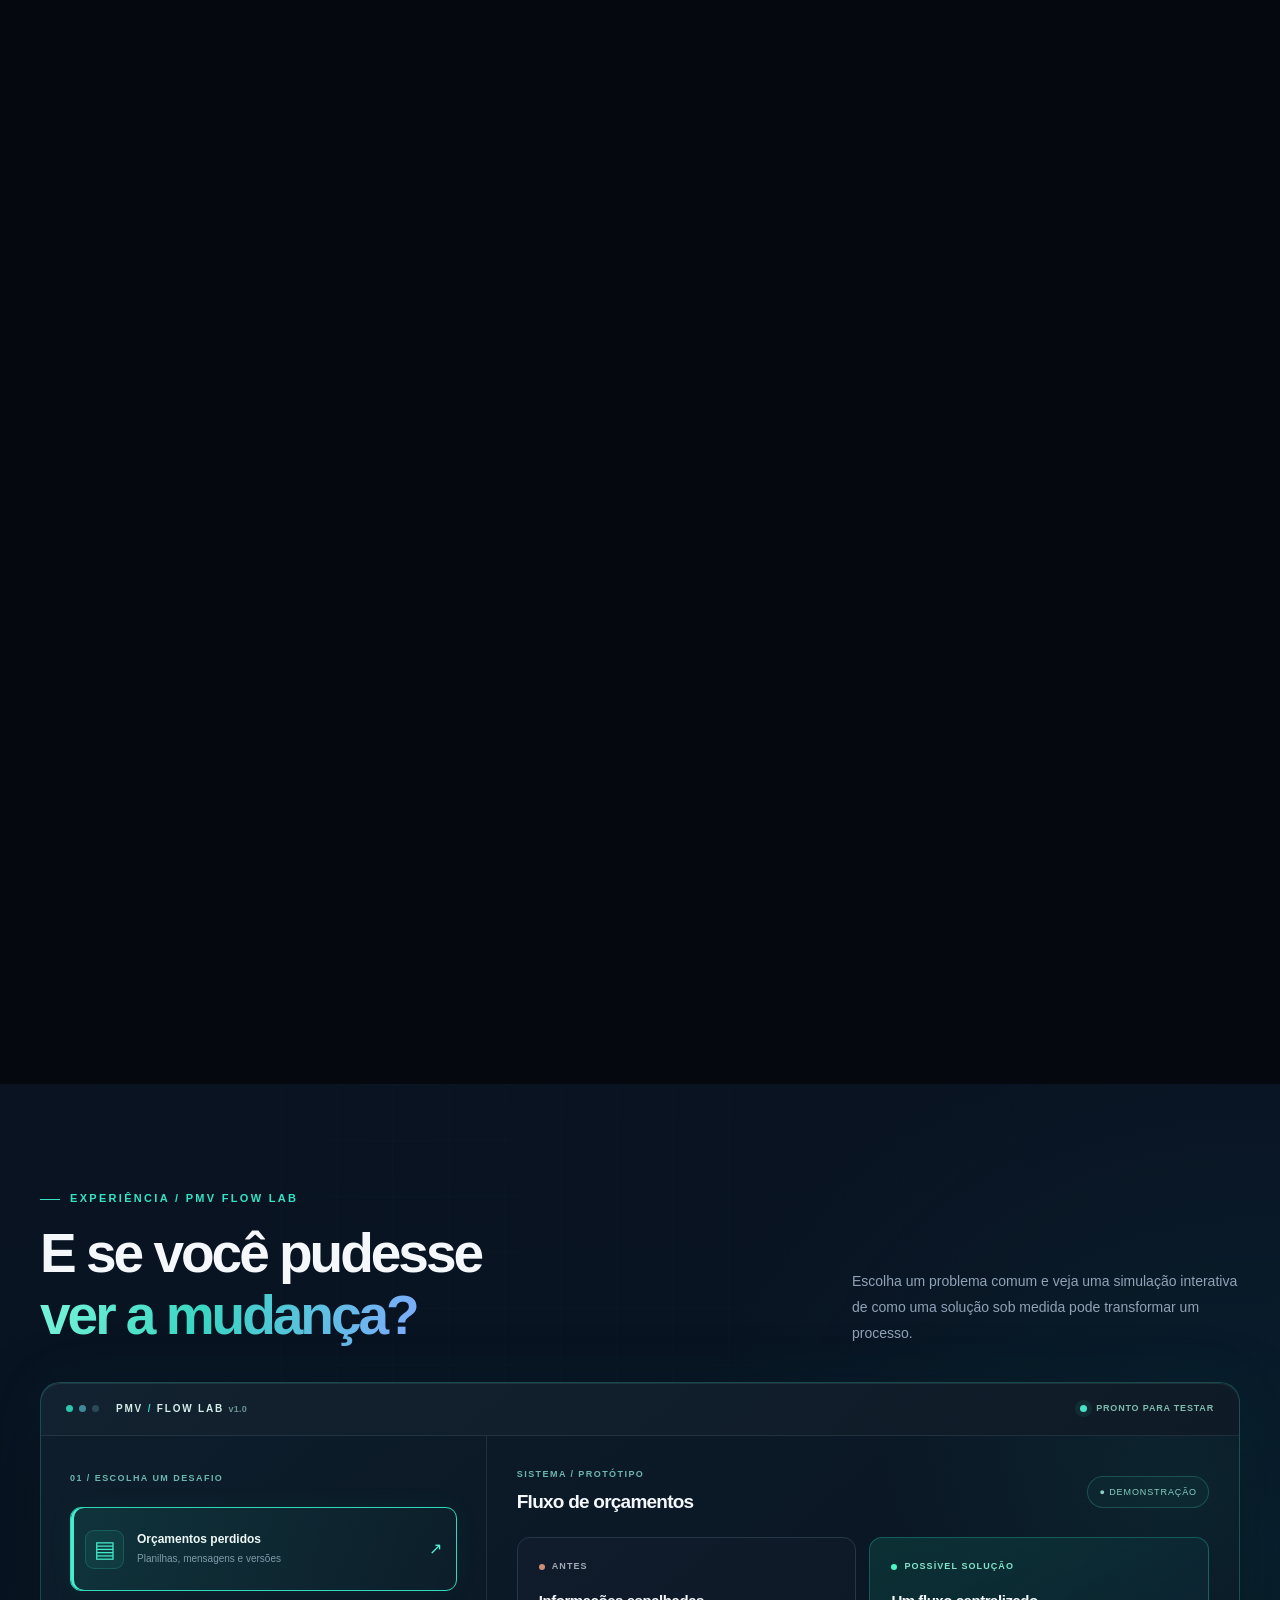
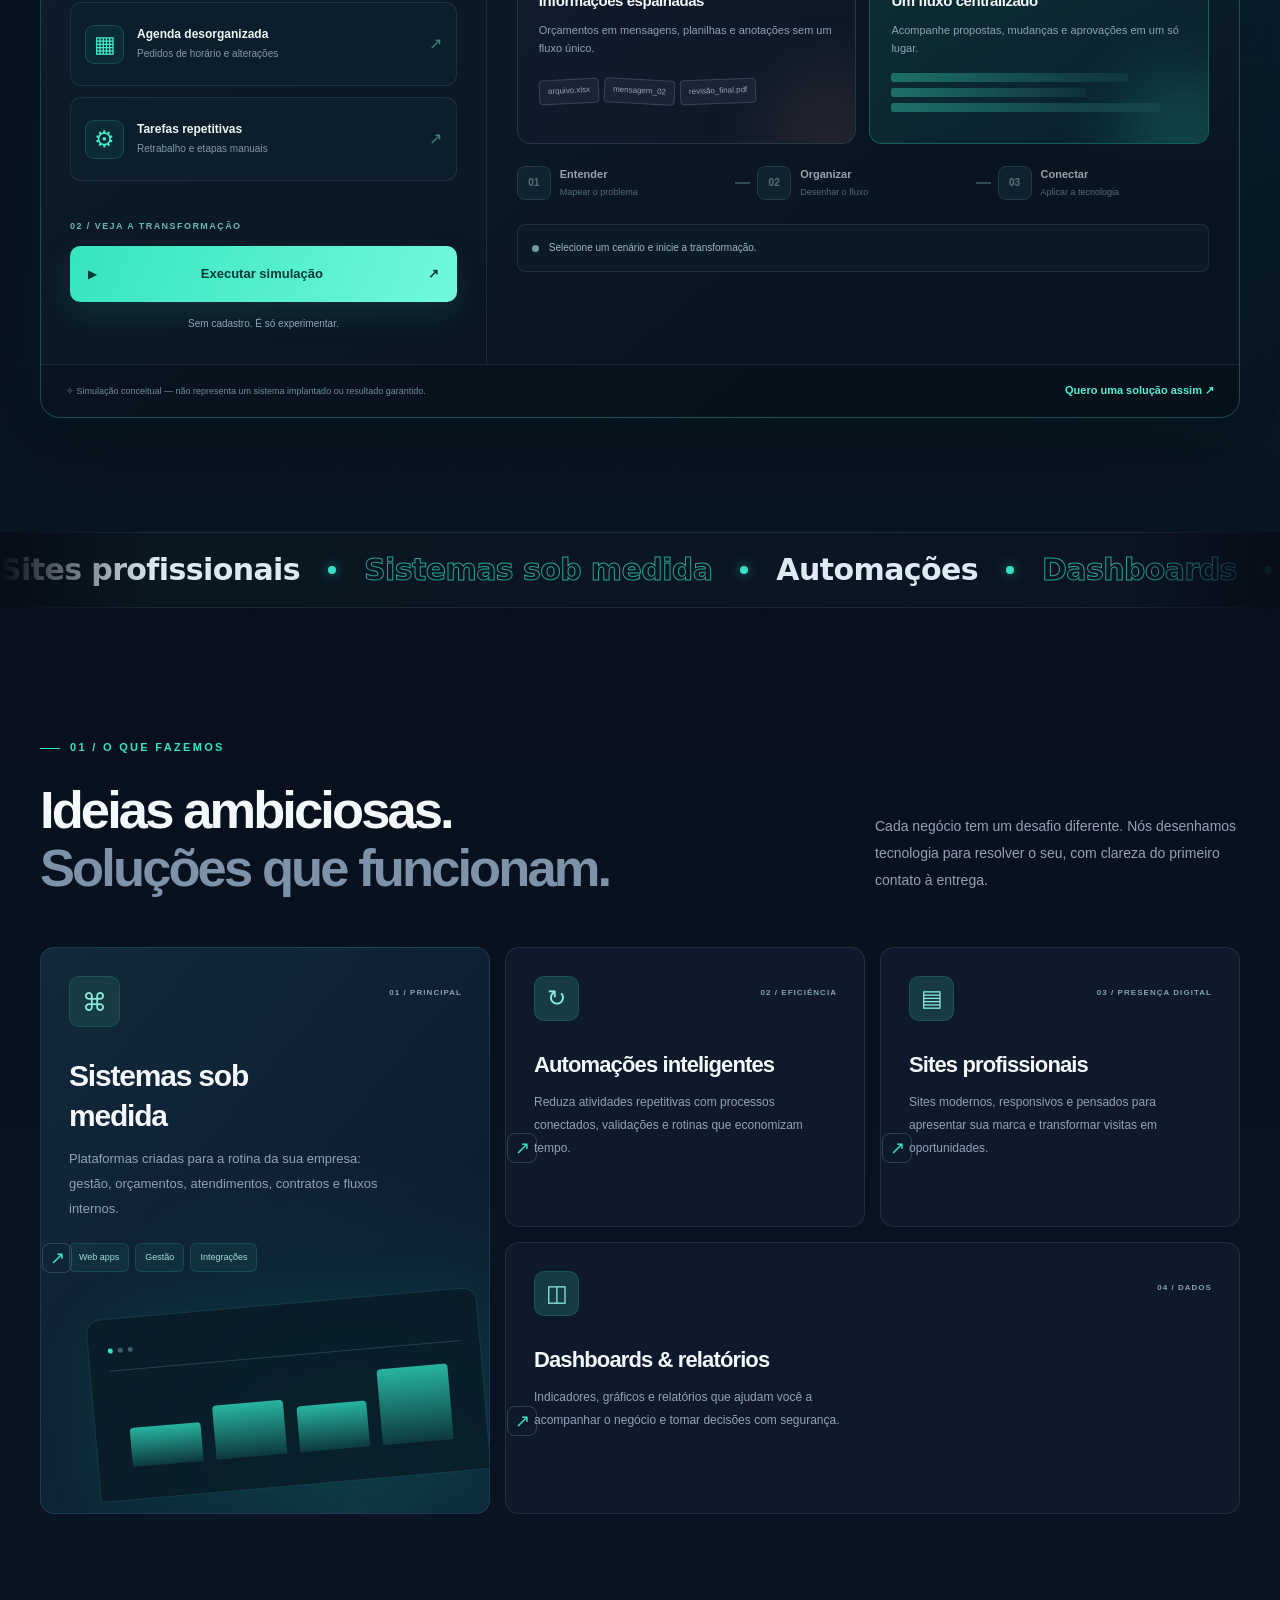
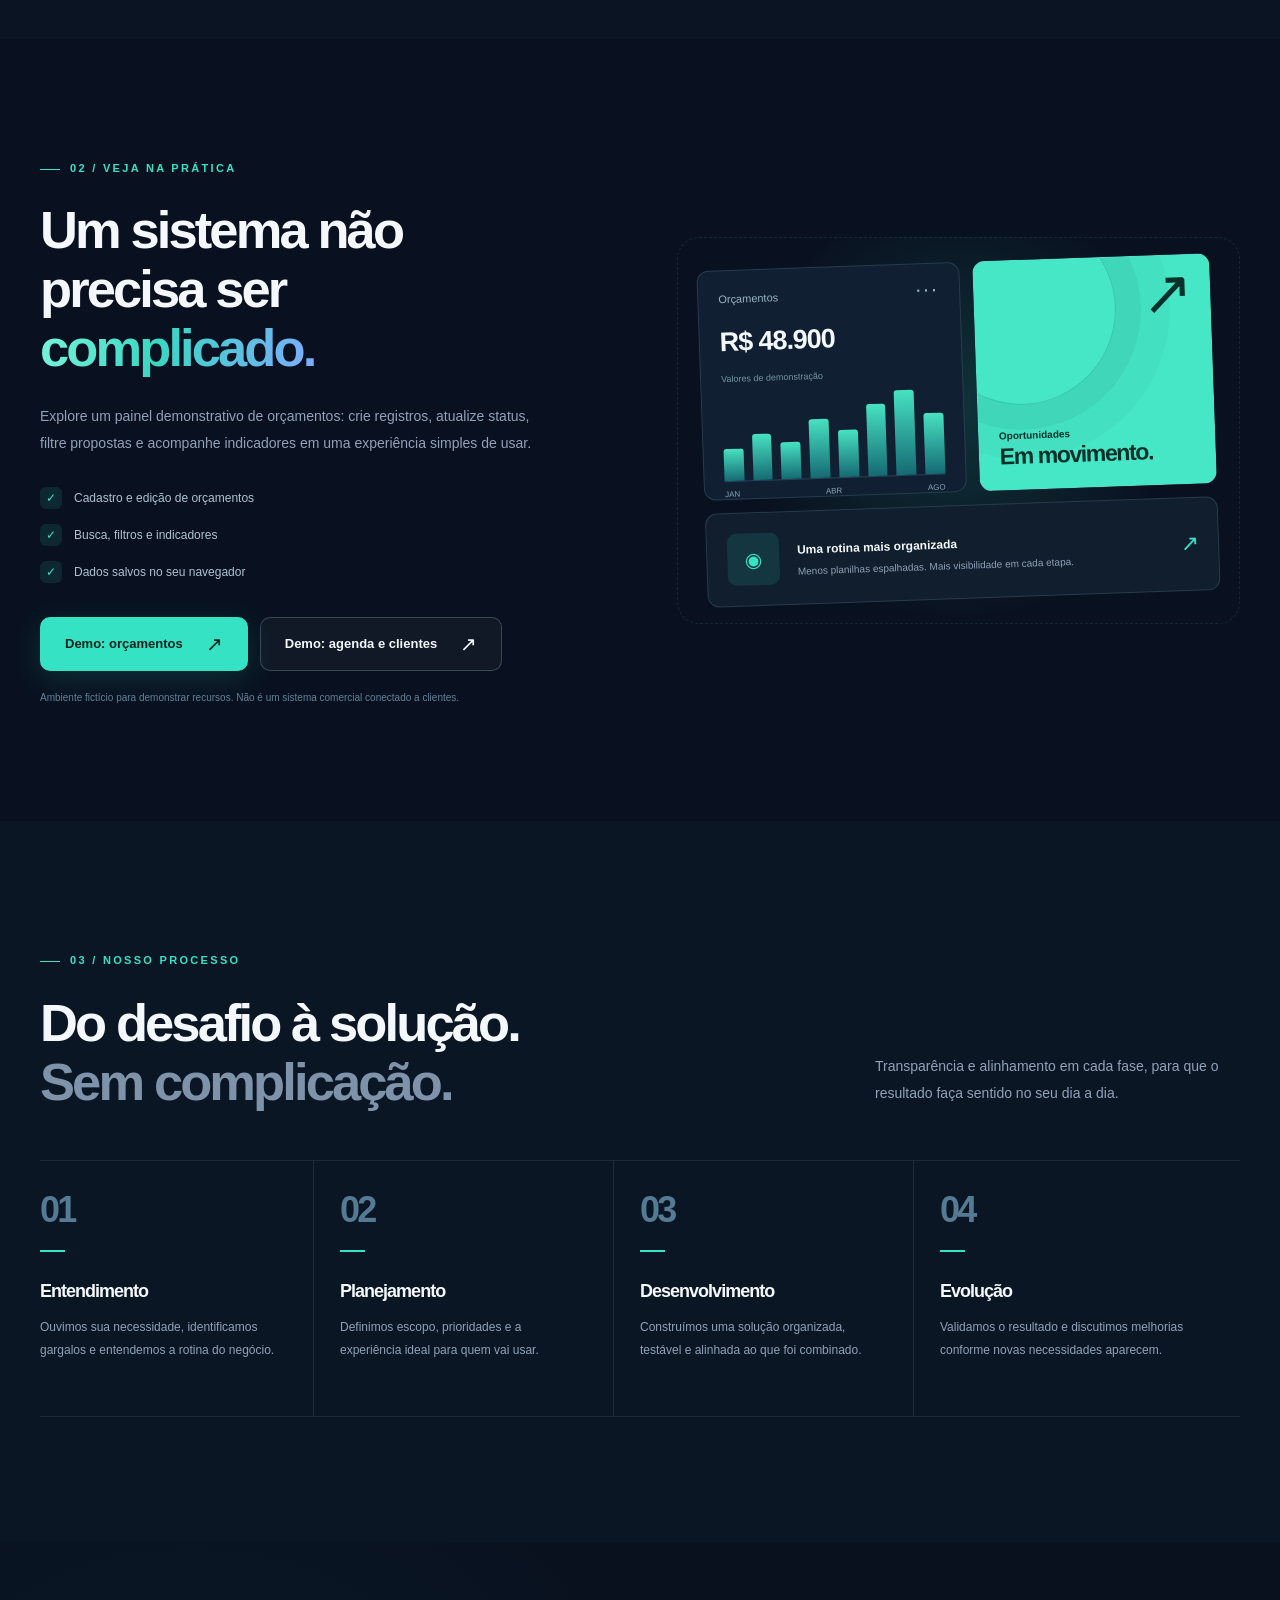
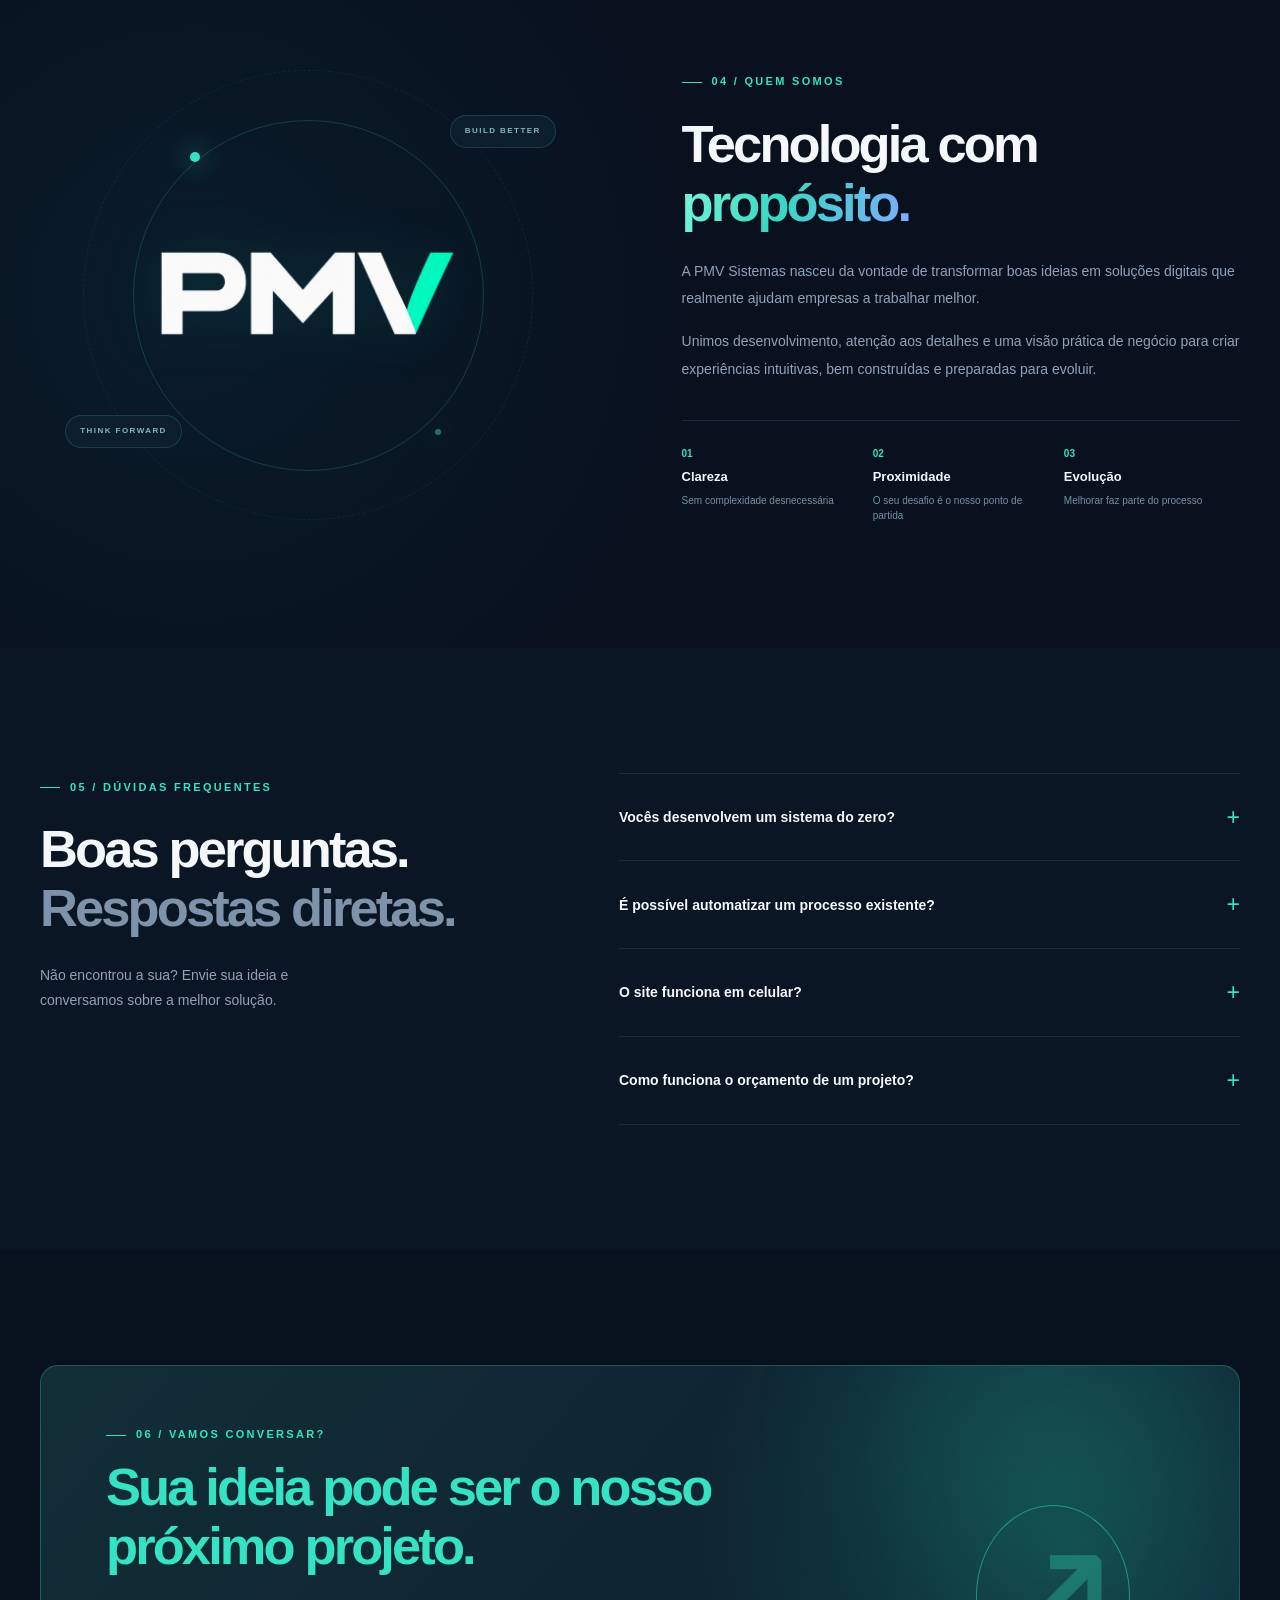
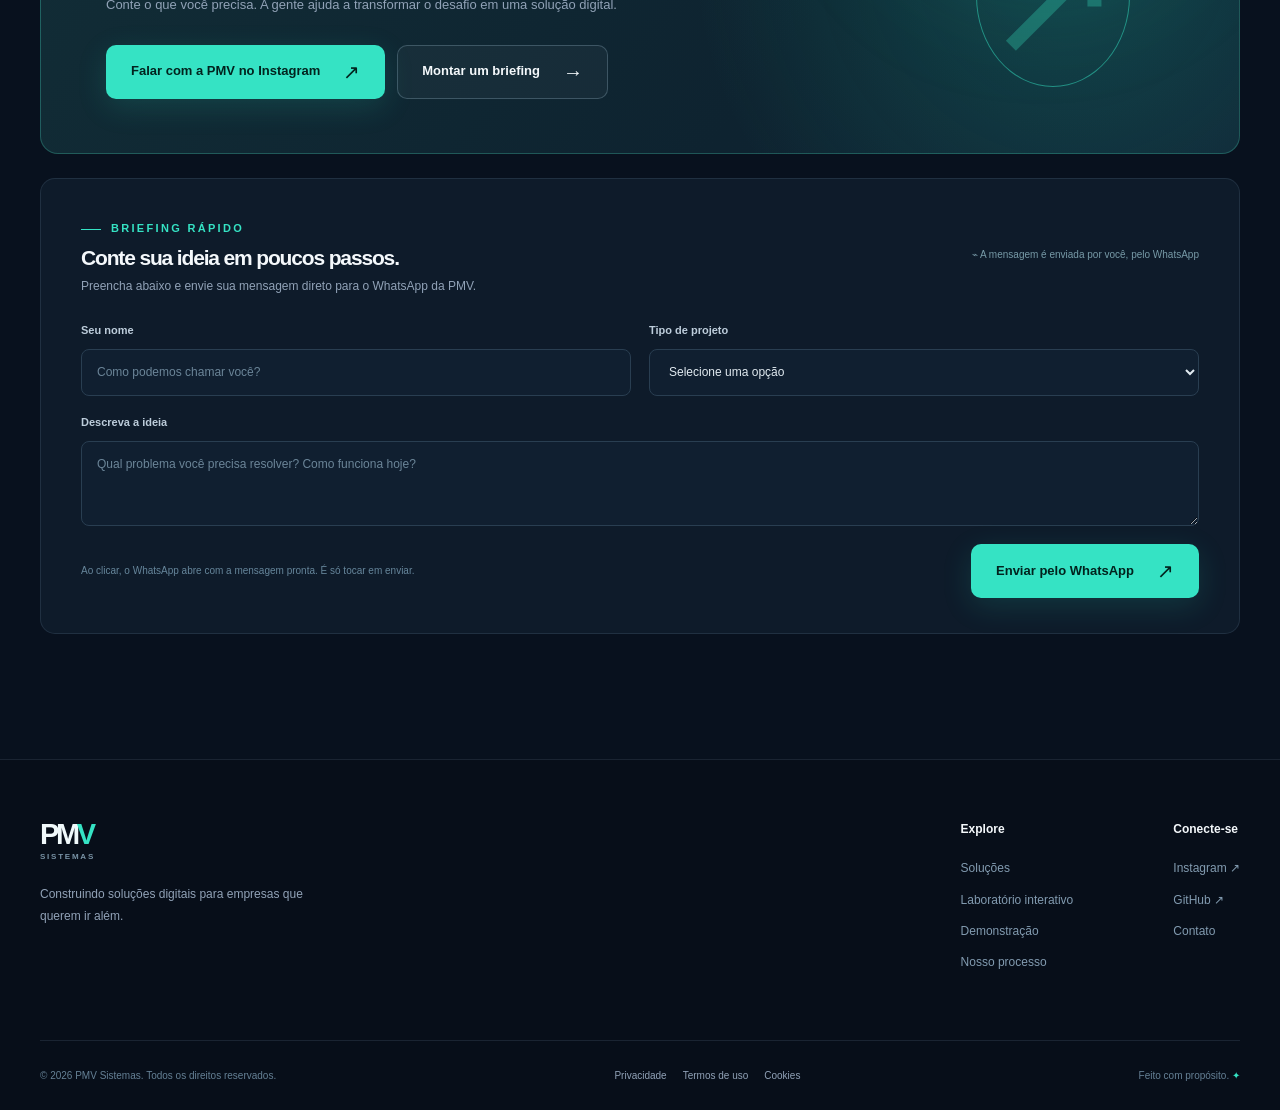
==== commit 5068d9a4: "Mais animações: títulos palavra por palavra, contadores, barras, faixa de serviços, cartões 3D e bot" ====
--- a/index.html
+++ b/index.html
@@ -5,8 +5,9 @@
 <meta name="theme-color" content="#070d18"><meta name="description" content="PMV Sistemas: softwares personalizados, automações, dashboards e sites profissionais para impulsionar seu negócio. Conheça nossas soluções digitais.">
 <meta property="og:type" content="website"><meta property="og:title" content="PMV Sistemas | Tecnologia que move negócios"><meta property="og:description" content="Transformamos processos em soluções digitais práticas. Conheça a PMV e explore uma demonstração de sistema de orçamentos.">
 <title>PMV Sistemas | Soluções digitais sob medida</title>
-<link rel="canonical" href="https://eduardodefreitas.github.io/PMV-SITE3/"><meta property="og:site_name" content="PMV Sistemas"><meta property="og:locale" content="pt_BR"><meta property="og:url" content="https://eduardodefreitas.github.io/PMV-SITE3/"><meta property="og:image" content="https://eduardodefreitas.github.io/PMV-SITE3/assets/og-image.jpg"><meta property="og:image:width" content="1200"><meta property="og:image:height" content="630"><meta property="og:image:alt" content="PMV Sistemas — Tecnologia que move negócios"><meta name="twitter:card" content="summary_large_image">
-<link rel="icon" href="assets/favicon.svg" type="image/svg+xml"><link rel="apple-touch-icon" href="assets/apple-touch-icon.png"><link rel="stylesheet" href="styles.css"><link rel="stylesheet" href="experience.css"><link rel="stylesheet" href="cinema.css"><script src="main.js" defer></script><script src="experience.js" defer></script><script src="cinema.js" defer></script><script src="consent.js" defer></script>
+<link rel="canonical" href="https://eduardodefreitas.github.io/PMV-SITE3/"><meta property="og:site_name" content="PMV Sistemas"><meta property="og:locale" content="pt_BR"><meta property="og:url" content="https://eduardodefreitas.github.io/PMV-SITE3/"><meta property="og:image" content="https://eduardodefreitas.github.io/PMV-SITE3/assets/og-image-v2.jpg"><meta property="og:image:width" content="1200"><meta property="og:image:height" content="630"><meta property="og:image:alt" content="PMV Sistemas — Tecnologia que move negócios"><meta name="twitter:card" content="summary_large_image">
+<link rel="icon" href="assets/favicon.svg" type="image/svg+xml"><link rel="apple-touch-icon" href="assets/apple-touch-icon.png"><link rel="stylesheet" href="styles.css"><link rel="stylesheet" href="experience.css"><link rel="stylesheet" href="cinema.css">
+<link rel="stylesheet" href="mobile.css"><link rel="stylesheet" href="motion.css"><script src="main.js" defer></script><script src="experience.js" defer></script><script src="cinema.js" defer></script><script src="motion.js" defer></script><script src="consent.js" defer></script>
 </head>
 <body>
 <a class="skip-link" href="#conteudo">Ir para o conteúdo</a><div class="scroll-progress" aria-hidden="true"></div>
@@ -123,4 +124,6 @@
 </div></section>
 </main>
 <footer class="site-footer"><div class="container footer-top"><div><a class="brand" href="index.html"><span class="brand-letter">PM<span>V</span></span><span class="brand-caption">SISTEMAS</span></a><p>Construindo soluções digitais para empresas que querem ir além.</p></div><div class="footer-links"><div><strong>Explore</strong><a href="#solucoes">Soluções</a><a href="#laboratorio">Laboratório interativo</a><a href="demonstracao.html">Demonstração</a><a href="#processo">Nosso processo</a></div><div><strong>Conecte-se</strong><a href="https://www.instagram.com/pmv_sistemas/" target="_blank" rel="noopener noreferrer">Instagram ↗</a><a href="https://github.com/PMV-tech" target="_blank" rel="noopener noreferrer">GitHub ↗</a><a href="#contato">Contato</a></div></div></div><div class="container footer-bottom"><span>© <span data-year>2026</span> PMV Sistemas. Todos os direitos reservados.</span><span class="footer-legal"><a href="privacidade.html">Privacidade</a><a href="termos.html">Termos de uso</a><a href="#" data-cookie-settings>Cookies</a></span><span>Feito com propósito. <span class="accent">✦</span></span></div></footer>
+<a class="wa-float" id="wa-float" href="https://wa.me/5511987244587?text=Ol%C3%A1%2C%20vim%20pelo%20site%20da%20PMV%20e%20quero%20falar%20sobre%20um%20projeto." target="_blank" rel="noopener noreferrer" aria-label="Falar com a PMV no WhatsApp"><svg viewBox="0 0 24 24" fill="currentColor" aria-hidden="true"><path d="M12 2a10 10 0 0 0-8.6 15.1L2 22l5-1.3A10 10 0 1 0 12 2Zm0 18.2a8.2 8.2 0 0 1-4.2-1.2l-.3-.2-3 .8.8-2.9-.2-.3A8.2 8.2 0 1 1 12 20.2Zm4.5-6.1c-.2-.1-1.5-.7-1.7-.8s-.4-.1-.6.1-.7.8-.8 1-.3.2-.5.1a6.7 6.7 0 0 1-3.3-2.9c-.2-.4.2-.4.7-1.3.1-.2 0-.3 0-.4l-.8-1.8c-.2-.5-.4-.4-.6-.4h-.5a1 1 0 0 0-.7.3 3 3 0 0 0-.9 2.2 5.2 5.2 0 0 0 1.1 2.8 11.9 11.9 0 0 0 4.6 4c1.7.7 2.3.8 3.2.6a2.7 2.7 0 0 0 1.8-1.3 2.2 2.2 0 0 0 .2-1.3c-.1-.1-.3-.2-.5-.3Z"/></svg>WhatsApp</a>
+<script>(function(){var b=document.getElementById("wa-float"),c=document.getElementById("contato");if(!b||!c||!("IntersectionObserver" in window))return;new IntersectionObserver(function(e){b.classList.toggle("is-hidden",e[0].isIntersecting)}).observe(c)})();</script>
 </body></html>
--- a/mobile.css
+++ b/mobile.css
@@ -0,0 +1,53 @@
+/* PMV — ajustes para celular. Carregado por último no index.html; não altera o desktop. */
+
+/* Botão flutuante de WhatsApp (só aparece em telas pequenas) */
+.wa-float{display:none}
+@media(max-width:760px){
+  .wa-float{position:fixed;right:16px;bottom:calc(16px + env(safe-area-inset-bottom));z-index:90;display:flex;align-items:center;gap:8px;height:52px;padding:0 18px 0 14px;border-radius:999px;background:#25d366;color:#05210f;font:800 14px/1 'Manrope',system-ui,sans-serif;text-decoration:none;box-shadow:0 10px 30px rgba(0,0,0,.45),0 0 0 1px rgba(255,255,255,.08) inset;transition:transform .2s,opacity .3s}
+  .wa-float svg{width:24px;height:24px;flex:0 0 24px}
+  .wa-float:active{transform:scale(.96)}
+  .wa-float.is-hidden{opacity:0;pointer-events:none;transform:translateY(12px)}
+}
+
+@media(max-width:600px){
+  /* Seções com rolagem cinematográfica: menos rolagem para atravessar */
+  .jn{height:340vh}
+  .vt{height:190vh}
+
+  /* Textos legíveis: mínimo de ~11px em rótulos e 15px em parágrafos */
+  .eyebrow,.overline,.jn-label,.jn-kicker,.service-number,.lab-small-label,.vt-caption .overline{font-size:11px;letter-spacing:.14em}
+  .hero-description{font-size:16px;line-height:1.6}
+  .hero-proof span,.hero-bottom span,.hero-bottom-scroll span{font-size:11px}
+  .header-cta{font-size:12px}
+  .section-sidecopy,.lab-heading p,.service-card p,.check-list li,.jn-chapter p{font-size:15px;line-height:1.6}
+  .demo-caveat,.lab-hint,.lab-feedback span,.lab-footer span,.form-lock{font-size:12px;line-height:1.5}
+  .lab-before p,.lab-after p{font-size:13px;line-height:1.5}
+  .lab-control small{font-size:11px}
+  .briefing-form label{font-size:13px}
+  .briefing-form input,.briefing-form select,.briefing-form textarea{font-size:16px} /* evita zoom automático no iPhone */
+
+  /* Áreas de toque confortáveis (mín. 44px) */
+  .site-footer a,.footer-legal a,.primary-nav a{display:inline-flex;align-items:center;min-height:44px}
+  .service-link{min-height:44px;display:inline-flex;align-items:center}
+  .btn{min-height:50px}
+
+  /* Espaço para o botão flutuante não cobrir o rodapé */
+  .site-footer{padding-bottom:84px}
+}
+
+/* Desempenho no celular: tira efeitos caros que travavam a rolagem
+   (desfoques grandes, animação contínua de gradiente e sombras pesadas em camadas que se movem). */
+@media(max-width:760px){
+  .site-header{backdrop-filter:none;-webkit-backdrop-filter:none;background:rgba(7,13,24,.97)}
+  .ambient,.contact-glow,.lab-before:before,.lab-after:before{display:none}
+  .hero-copy h1 .gradient-text{animation:none}
+  .hero-stars .hero-star{box-shadow:none}
+  .ring-two{animation:none}
+  .product-shell{box-shadow:0 18px 40px rgba(0,0,0,.5)}
+  .jn-chapter>*{filter:none!important;transition:opacity .6s ease,transform .7s ease}
+  .vt-spot{filter:none}
+  .vt-card{box-shadow:0 18px 40px rgba(0,0,0,.55)}
+  .vt-card-left,.vt-card-right{filter:none}
+  .vt-card:before{display:none}
+  .emblem-logo{filter:none}
+}
--- a/motion.css
+++ b/motion.css
@@ -0,0 +1,93 @@
+/* PMV — camada extra de animações. Só usa transform/opacity (leve no celular).
+   Tudo fica escondido apenas quando o JS liga .motion-on; sem JS ou com movimento
+   reduzido, o conteúdo aparece normalmente. */
+
+/* ---------- Títulos: palavra por palavra ---------- */
+.motion-on .w{display:inline-block;opacity:0;transform:translateY(.55em) rotate(2deg);transition:opacity .7s ease,transform .8s cubic-bezier(.2,.75,.15,1);transition-delay:calc(var(--i,0) * 55ms + 80ms)}
+.motion-on .words-in .w{opacity:1;transform:none}
+
+/* ---------- Rótulos (overline) com traço que cresce ---------- */
+.motion-on .overline.m-line{position:relative;padding-left:30px}
+.motion-on .overline.m-line:before{content:'';position:absolute;left:0;top:50%;width:20px;height:1px;background:currentColor;transform:scaleX(0);transform-origin:left;transition:transform .8s cubic-bezier(.2,.7,.1,1) .1s}
+.motion-on .is-visible .overline.m-line:before,.motion-on .overline.m-line.is-visible:before{transform:scaleX(1)}
+
+/* ---------- Faixa de serviços correndo ---------- */
+.m-marquee{position:relative;overflow:hidden;padding:22px 0;border-block:1px solid rgba(156,200,221,.1);background:linear-gradient(90deg,rgba(53,227,196,.05),rgba(104,168,255,.05));-webkit-mask-image:linear-gradient(90deg,transparent,#000 12%,#000 88%,transparent);mask-image:linear-gradient(90deg,transparent,#000 12%,#000 88%,transparent)}
+.m-marquee-track{display:flex;width:max-content;animation:m-marquee 26s linear infinite}
+.m-marquee-track span{display:inline-flex;align-items:center;gap:28px;padding-right:28px;white-space:nowrap;font:800 clamp(18px,2.6vw,30px)/1 'Manrope',system-ui,sans-serif;letter-spacing:-.02em;color:#dcebf3}
+.m-marquee-track span:nth-child(even){color:transparent;-webkit-text-stroke:1px rgba(53,227,196,.7)}
+.m-marquee-track i{width:8px;height:8px;border-radius:50%;background:var(--teal,#35e3c4);box-shadow:0 0 12px rgba(53,227,196,.6);font-style:normal}
+.m-marquee:hover .m-marquee-track{animation-play-state:paused}
+@keyframes m-marquee{to{transform:translateX(-50%)}}
+
+/* ---------- Cartões de serviço ---------- */
+.motion-on .service-card .service-icon{transition:transform .5s cubic-bezier(.3,1.6,.5,1)}
+.motion-on .service-card.is-visible .service-icon{animation:m-pop .7s cubic-bezier(.3,1.6,.5,1) both,m-bob 4s ease-in-out 1s infinite}
+.motion-on .service-card:nth-child(2).is-visible .service-icon{animation-delay:.1s,1.4s}
+.motion-on .service-card:nth-child(3).is-visible .service-icon{animation-delay:.2s,1.8s}
+.motion-on .service-card:nth-child(4).is-visible .service-icon{animation-delay:.3s,2.2s}
+.motion-on .service-tags span{opacity:0;transform:translateY(8px) scale(.9);transition:opacity .5s,transform .5s cubic-bezier(.3,1.5,.5,1)}
+.motion-on .service-card.is-visible .service-tags span{opacity:1;transform:none}
+.motion-on .service-card.is-visible .service-tags span:nth-child(1){transition-delay:.35s}
+.motion-on .service-card.is-visible .service-tags span:nth-child(2){transition-delay:.45s}
+.motion-on .service-card.is-visible .service-tags span:nth-child(3){transition-delay:.55s}
+.motion-on .service-link{transition:transform .35s cubic-bezier(.3,1.5,.5,1)}
+.service-card:hover .service-link{transform:translate(3px,-3px) rotate(45deg)}
+.m-tilt.is-visible{transform:perspective(900px) rotateX(var(--rx,0deg)) rotateY(var(--ry,0deg));transition:opacity .7s ease,transform .4s ease-out}
+.m-tilt.is-visible.m-tilting{transition:transform .08s linear}
+@keyframes m-pop{0%{transform:scale(.4) rotate(-20deg);opacity:0}100%{transform:none;opacity:1}}
+@keyframes m-bob{0%,100%{transform:translateY(0)}50%{transform:translateY(-5px)}}
+
+/* ---------- Barras de gráfico crescendo ---------- */
+.motion-on .m-bars i{transform:scaleY(0);transform-origin:bottom;transition:transform .9s cubic-bezier(.2,.8,.2,1);transition-delay:calc(var(--i,0) * 70ms + 150ms)}
+.motion-on .m-bars.m-grow i{transform:scaleY(1)}
+
+/* ---------- Processo: linha que desenha e número que salta ---------- */
+.motion-on .step-card .step-rule{transform:scaleX(0);transform-origin:left;transition:transform 1s cubic-bezier(.2,.7,.1,1) .25s}
+.motion-on .step-card.is-visible .step-rule{transform:scaleX(1)}
+.motion-on .step-card .step-index{display:inline-block}
+.motion-on .step-card.is-visible .step-index{animation:m-pop .8s cubic-bezier(.3,1.6,.5,1) both}
+.motion-on .steps-grid .step-card:nth-child(2){transition-delay:.12s}
+.motion-on .steps-grid .step-card:nth-child(3){transition-delay:.24s}
+.motion-on .steps-grid .step-card:nth-child(4){transition-delay:.36s}
+
+/* ---------- Hero: selos entrando um a um ---------- */
+.motion-on .hero-proof>span{opacity:0;transform:translateY(10px);animation:m-up .7s cubic-bezier(.2,.7,.1,1) forwards}
+.motion-on .hero-proof>span:nth-child(1){animation-delay:.9s}.motion-on .hero-proof>span:nth-child(2){animation-delay:1s}
+.motion-on .hero-proof>span:nth-child(3){animation-delay:1.1s}.motion-on .hero-proof>span:nth-child(4){animation-delay:1.2s}
+.motion-on .hero-proof>span:nth-child(5){animation-delay:1.3s}.motion-on .hero-proof>span:nth-child(6){animation-delay:1.4s}
+.motion-on .hero-proof>span:nth-child(7){animation-delay:1.5s}
+@keyframes m-up{to{opacity:1;transform:none}}
+
+/* ---------- Botão principal: brilho passando de tempos em tempos ---------- */
+.btn-primary{position:relative;overflow:hidden}
+.btn-primary:after{content:'';position:absolute;top:0;bottom:0;left:0;width:40%;background:linear-gradient(100deg,transparent,rgba(255,255,255,.45),transparent);transform:translateX(-160%) skewX(-18deg);animation:m-shine 4.5s ease-in-out 2s infinite;pointer-events:none;z-index:-1}
+@keyframes m-shine{0%,70%{transform:translateX(-160%) skewX(-18deg)}100%{transform:translateX(360%) skewX(-18deg)}}
+.m-magnet{transition:transform .35s cubic-bezier(.3,1.4,.5,1)}
+
+/* ---------- Dúvidas: abre deslizando ---------- */
+.faq-list summary span{display:inline-block;transition:transform .35s cubic-bezier(.3,1.5,.5,1)}
+.faq-list details[open] summary span{transform:rotate(45deg)}
+.faq-list details[open]>p{animation:m-drop .45s cubic-bezier(.2,.7,.1,1)}
+@keyframes m-drop{from{opacity:0;transform:translateY(-8px)}to{opacity:1;transform:none}}
+
+/* ---------- Contato: símbolo com pulso ---------- */
+.contact-symbol{position:relative}
+.contact-symbol:after{content:'';position:absolute;inset:-6px;border-radius:50%;border:1px solid rgba(53,227,196,.5);animation:m-ring 2.6s ease-out infinite;pointer-events:none}
+@keyframes m-ring{0%{transform:scale(.8);opacity:.9}100%{transform:scale(1.5);opacity:0}}
+
+/* ---------- Brilho que segue o mouse (só computador) ---------- */
+.m-cursor{position:fixed;left:0;top:0;width:420px;height:420px;margin:-210px 0 0 -210px;border-radius:50%;background:radial-gradient(circle,rgba(53,227,196,.09),transparent 65%);pointer-events:none;z-index:1;will-change:transform;opacity:0;transition:opacity .4s}
+.m-cursor.on{opacity:1}
+
+/* ---------- Botão de WhatsApp: chama atenção de leve ---------- */
+@media(max-width:760px){
+  .wa-float{animation:m-wa 6s ease-in-out 3s infinite}
+  @keyframes m-wa{0%,88%,100%{transform:none}91%{transform:translateY(-6px) rotate(-3deg)}94%{transform:translateY(0) rotate(3deg)}97%{transform:translateY(-3px)}}
+}
+
+/* ---------- Movimento reduzido: desliga tudo ---------- */
+@media(prefers-reduced-motion:reduce){
+  .m-marquee-track,.btn-primary:after,.contact-symbol:after,.wa-float,.service-icon{animation:none!important}
+  .m-cursor{display:none}
+}
